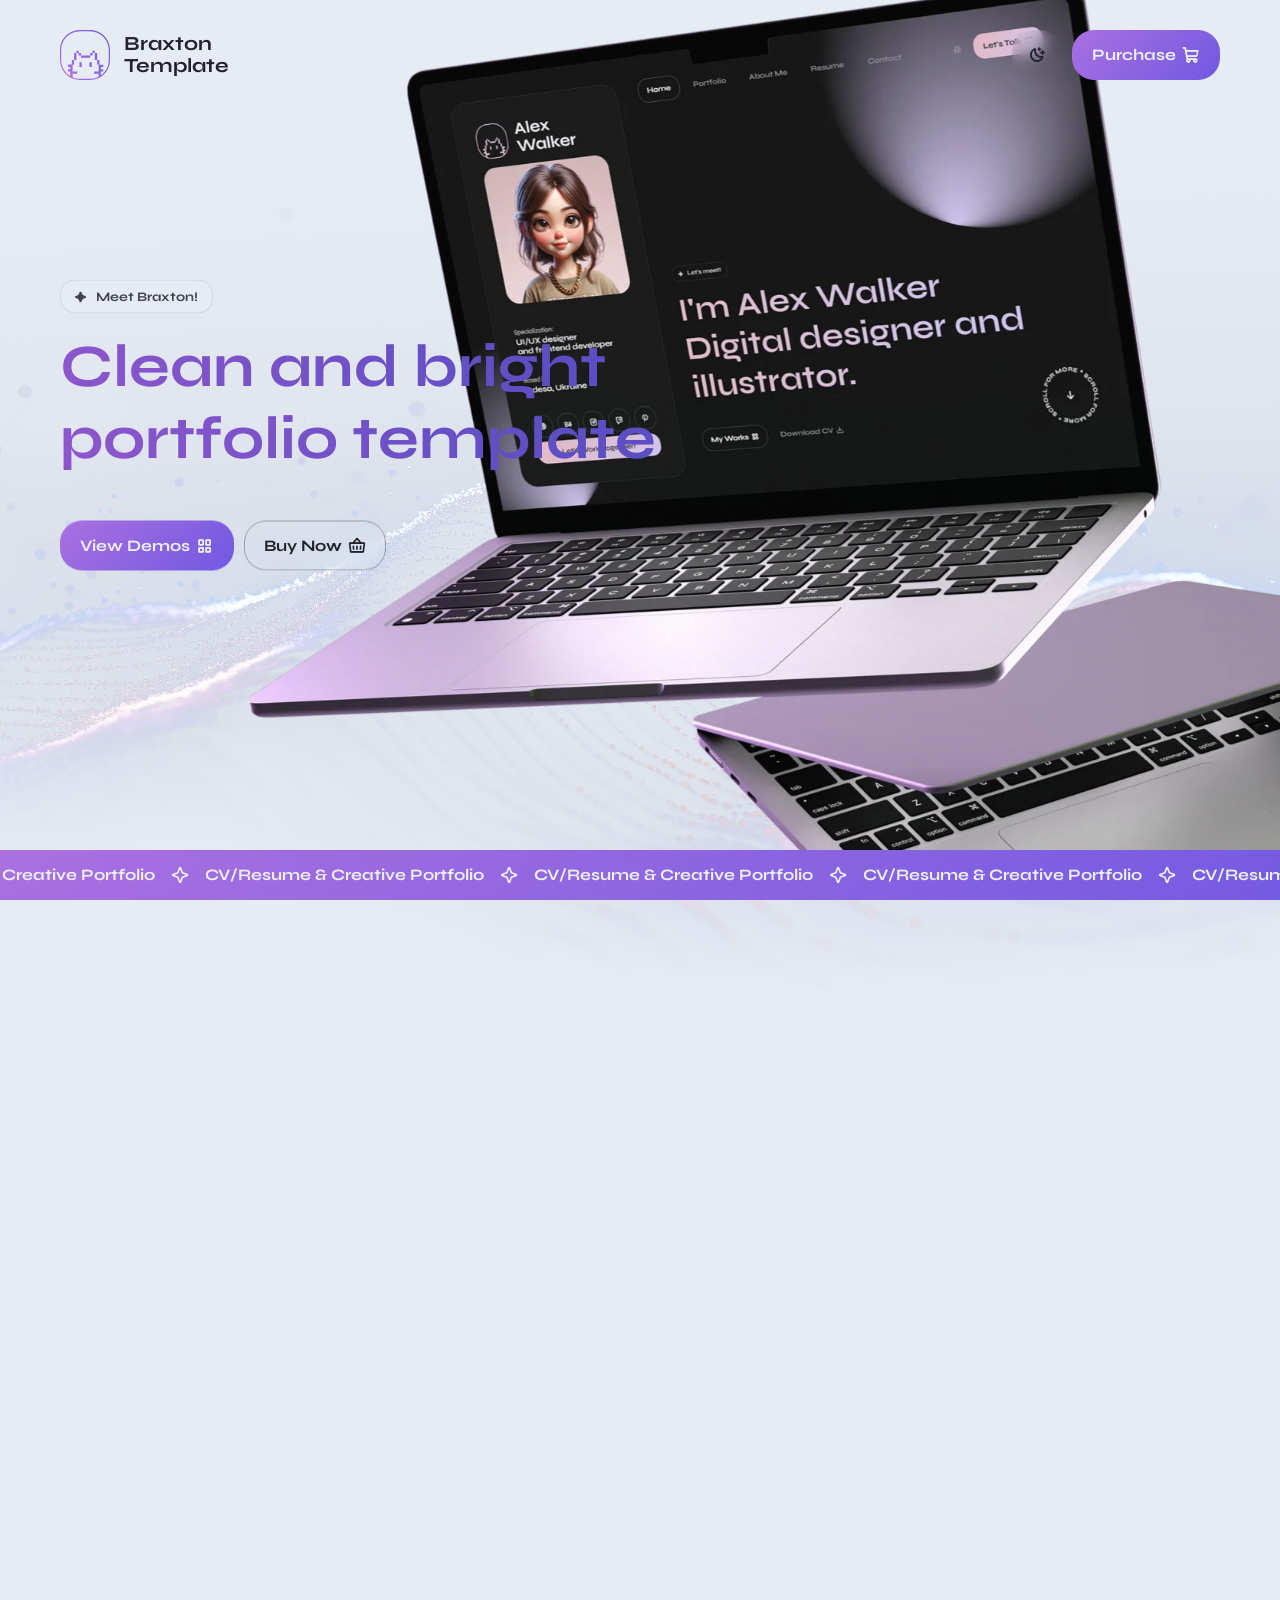
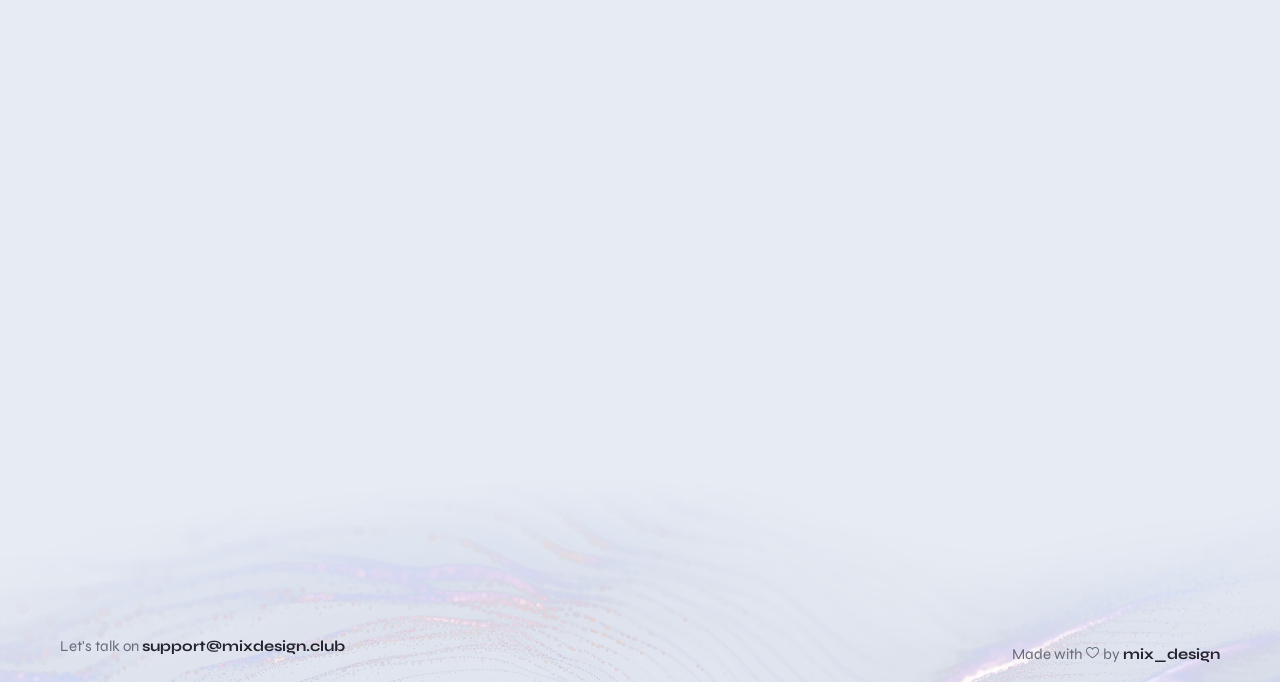
==== index.html @ 3bcf9fc2 "first release" ====
<!DOCTYPE html>
<html lang="en" dir="ltr">

  <head>
    <meta charset="UTF-8">

    <!-- Page Title -->
    <title>Braxton - Personal Portfolio & Resume HTML Template</title>

    <!-- Meta Tags -->
    <meta name="description" content="Show yourself brightly with Braxton - unique and creative portfolio and resume template!">
    <meta name="keywords" content="mix_design, resume, portfolio, personal page, cv, template, one page, responsive, html5, css3, creative, clean">
    <meta name="author" content="mix_design">

    <!-- Viewport Meta-->
    <meta http-equiv="X-UA-Compatible" content="IE=edge">
    <meta name="viewport" content="width=device-width, initial-scale=1, maximum-scale=1">

    <!-- Template Favicon & Icons Start -->
    <link rel="icon" href="img/favicon/favicon.ico" sizes="any">
    <link rel="icon" href="img/favicon/icon.svg" type="image/svg+xml">
    <link rel="apple-touch-icon" href="img/favicon/apple-touch-icon.png">
    <link rel="manifest" href="img/favicon/manifest.webmanifest">
    <!-- Template Favicon & Icons End -->

    <!-- Facebook Metadata Start -->
    <meta property="og:image:height" content="1200">
    <meta property="og:image:width" content="1200">
    <meta property="og:title" content="Braxton - Personal Portfolio & Resume HTML Template">
    <meta property="og:description" content="Show yourself brightly with Braxton - unique and creative portfolio and resume template!">
    <meta property="og:url" content="https://mixdesign.club/themeforest/braxton">
    <meta property="og:image" content="https://mixdesign.club/themeforest/braxton/img/favicon/og-image.jpg">
    <!-- Facebook Metadata End -->

    <!-- Template Styles Start -->
    <link rel="stylesheet" type="text/css" href="css/plugins-demo.css">
    <link rel="stylesheet" type="text/css" href="css/main-demo.css">
    <!-- Template Styles End -->

    <!-- Custom Mobile Browser Color Start -->
    <meta name="theme-color" media="(prefers-color-scheme: light)" content="#dcdce7">
    <meta name="theme-color" media="(prefers-color-scheme: dark)" content="#111111">
    <meta name="msapplication-navbutton-color" content="#111111">
    <meta name="apple-mobile-web-app-capable" content="yes">
    <meta name="apple-mobile-web-app-status-bar-style" content="black-translucent">
    <!-- Custom Mobile Browser Color End -->
  </head>

  <body class="demo">

    <!-- Loader Start -->
    <div id="loaderDemo" class="demo__loader">
      <div id="loaderContent" class="loader__content">
        <div class="loader__shadow"></div>
        <div class="loader__box"></div>
      </div>
    </div>
    <!-- Loader End -->

    <!-- Image Background Layer Start -->
    <div id="imageBackground" class="image-background" data-speed="0.4"></div>
    <!-- Image Background Layer End -->

    <!-- Top Controls (Button and Color Switcher) Start -->
    <div class="demo__controls d-flex">
      <button id="color-switcher" class="color-switcher btn mobile-horizontal btn-square btn-hover btn-hover-transparent" type="button" role="switch" aria-label="light/dark mode" aria-checked="true"></button>
      <a class="btn mobile-horizontal btn-square-mobile btn-hover btn-hover-accent" href="#0" target="_blank"><!-- template link here -->
        <span class="btn-caption">Purchase</span>
        <i class="ph-bold ph-shopping-cart"></i>
      </a>
    </div>
    <!-- Top Controls (Button and Color Switcher) End --> 

    <!-- Demo Content Start -->
    <main class="demo__content">

      <!-- Intro Start -->
      <section class="demo__intro">

        <div class="intro__header">
          <div class="header__container">
            <div class="container-fluid p-0">
              <div class="row g-0">
                <div class="col-12">
                  <div class="header__logo">
                    <a class="d-flex justify-content-start align-items-center" href="#0" target="_blank"><!-- template link here -->
                      <div class="logo__image">
                        <svg xmlns="http://www.w3.org/2000/svg" x="0px" y="0px"
                          width="85px" height="85px" viewBox="0 0 85 85" 
                          style="enable-background:new 0 0 85 85;" xml:space="preserve" class="gradient-fill">
                          <style type="text/css">
                            .gradient-fill {
                              fill: url(#gradientFill);
                            }
                          </style>
                          <g>
                            <linearGradient id="gradientFill" gradientUnits="userSpaceOnUse" x1="9.9604" y1="75.0338" x2="75.0387" y2="9.9555">
                              <stop  offset="0" style="stop-color:var(--accent)"/>
                              <stop  offset="1" style="stop-color:var(--secondary)"/>
                            </linearGradient>
                            <path class="gradient-fill" d="M51,0H34C15.2,0,0,15.2,0,34v17c0,14.3,8.9,26.6,21.4,31.6c0,0,0,0,0,0l0,0C25.3,84.1,29.5,85,34,85h17
                              c6,0,11.7-1.6,16.6-4.3c0.1-0.1,0.2-0.1,0.3-0.2C78.1,74.6,85,63.6,85,51V34C85,15.2,69.8,0,51,0z M83,51c0,10.7-5.3,20.2-13.4,26
                              v-2.5v-3.9h3.9v-3.9h-3.9v-3.9h3.9v-3.9h-3.9H67v-3.9V51h-3.9v3.9v3.9h2.6v3.9v3.9v3.9h-3.9h-3.9v3.9h3.9h3.9v3.9v1
                              C61.3,81.7,56.3,83,51,83H34c-4.5,0-8.7-0.9-12.6-2.6v-2v-3.9h3.9h3.9v-3.9h-3.9h-3.9v-3.9v-3.9v-3.9H24v-3.9V51h-3.9v3.9v3.9h-2.6
                              h-3.9v3.9h3.9v3.9h-3.9v3.9h3.9v3.9v3.9C8.2,72.8,2,62.6,2,51V34C2,16.4,16.4,2,34,2h17c17.6,0,32,14.4,32,32V51z M50.1,54.9H54
                              v3.9v3.9h-3.9v-3.9V54.9z M33.1,54.9H37v3.9v3.9h-3.9v-3.9V54.9z M27.9,51H24v-3.9v-3.9v-3.9h3.9v3.9v3.9V51z M31.8,39.3h-3.9v-3.9
                              h3.9V39.3z M31.8,43.2v-3.9h3.9v3.9H31.8z M63.1,47.1V51h-3.9v-3.9v-3.9v-3.9h3.9v3.9V47.1z M35.7,47.1v-3.9h3.9h3.9h3.9h3.9v3.9
                              h-3.9h-3.9h-3.9H35.7z M59.2,39.3h-3.9v-3.9h3.9V39.3z M55.3,43.2h-3.9v-3.9h3.9V43.2z"/>
                          </g>
                        </svg>
                      </div>
                      <div class="logo__caption">
                        <p>Braxton<br>Template</p>
                      </div>
                    </a>
                  </div>
                </div>
              </div>
            </div>
          </div>
        </div>

        <div class="intro__content">
          <div class="headline">
            <p class="headline__subtitle animate-headline">
              <svg xmlns="http://www.w3.org/2000/svg" x="0px" y="0px" width="13px" height="13px" viewBox="0 0 13 13" fill="currentColor">
                <path fill="currentColor" d="M5.6,12.6c-0.5-0.8-0.7-2.4-1.7-3.5c-1-1-2.7-1.2-3.5-1.7C-0.1,7-0.1,6,0.4,5.6c0.8-0.5,2.3-0.6,3.5-1.8
                  C5,2.8,5.1,1.2,5.6,0.4C6-0.1,7-0.1,7.4,0.4c0.5,0.8,0.7,2.4,1.8,3.5c1.2,1.2,2.6,1.2,3.5,1.7c0.6,0.4,0.6,1.4,0,1.7
                  C11.8,7.9,10.2,8,9.1,9.1c-1,1-1.2,2.7-1.7,3.5C7,13.1,6,13.1,5.6,12.6z"/>
              </svg>
              <span>Meet Braxton!</span>
            </p>
            <h1 class="headline__title animate-headline">Clean and bright portfolio template</h1>
            <div class="headline__btnholder d-flex flex-column flex-sm-row">
              <a class="btn mobile-vertical btn-default btn-hover btn-hover-accent animate-headline" href="#live-preview">
                <span class="btn-caption">View Demos</span>
                <i class="ph-bold ph-squares-four"></i>
              </a>
              <a class="btn mobile-vertical btn-default btn-hover btn-hover-outline animate-headline" href="#0">
                <span class="btn-caption">Buy Now</span>
                <i class="ph-bold ph-basket"></i>
              </a>
            </div>
          </div>
          <div class="promo-image">
            <img src="img/demo/mockup.webp" alt="Helio">
          </div>
        </div>

        <div class="marquee">
          <div class="marquee__inner">
            <div class="marquee__part">
              CV/Resume & Creative Portfolio
              <div class="star">
                <i class="ph-bold ph-star-four"></i>
              </div>
            </div>
            <div class="marquee__part">
              CV/Resume & Creative Portfolio
              <div class="star">
                <i class="ph-bold ph-star-four"></i>
              </div>
            </div>
            <div class="marquee__part">
              CV/Resume & Creative Portfolio
              <div class="star">
                <i class="ph-bold ph-star-four"></i>
              </div>
            </div>
            <div class="marquee__part">
              CV/Resume & Creative Portfolio
              <div class="star">
                <i class="ph-bold ph-star-four"></i>
              </div>
            </div>
            <div class="marquee__part">
              CV/Resume & Creative Portfolio
              <div class="star">
                <i class="ph-bold ph-star-four"></i>
              </div>
            </div>
            <div class="marquee__part">
              CV/Resume & Creative Portfolio
              <div class="star">
                <i class="ph-bold ph-star-four"></i>
              </div>
            </div>
            <div class="marquee__part">
              CV/Resume & Creative Portfolio
              <div class="star">
                <i class="ph-bold ph-star-four"></i>
              </div>
            </div>
            <div class="marquee__part">
              CV/Resume & Creative Portfolio
              <div class="star">
                <i class="ph-bold ph-star-four"></i>
              </div>
            </div>
            <div class="marquee__part">
              CV/Resume & Creative Portfolio
              <div class="star">
                <i class="ph-bold ph-star-four"></i>
              </div>
            </div>
          </div>
        </div>

      </section>
      <!-- Intro End -->

      <!-- Live Preview Links Start -->
      <div id="live-preview" class="demo__preview">
        <div class="preview__content">
          <div class="container-fluid p-0">
            <div class="row g-0 align-items-stretch">
              <!-- card single item -->
              <div class="col-12 col-md-6 card animate-card-2">
                <div class="card__inner">
                  <a href="index-svg.html" class="card__link" target="_blank">
                    <div class="card__image">
                      <div class="image__container image-01">
                        <img src="img/demo/screens/svg-dark.webp" alt="Preview">
                      </div>
                    </div>
                    <div class="card__caption">
                      <span class="btn btn-line btn-transparent slide-right">
                        <span class="btn-caption">SVG Objects</span>
                        <i class="ph-bold ph-arrow-right"></i>
                      </span>
                    </div>
                  </a>
                </div>
              </div>
              <!-- card single item -->
              <div class="col-12 col-md-6 card animate-card-2">
                <div class="card__inner">
                  <a href="index-image.html" class="card__link" target="_blank">
                    <div class="card__image">
                      <div class="image__container image-02">
                        <img src="img/demo/screens/image-dark.webp" alt="Preview">
                      </div>
                    </div>
                    <div class="card__caption">
                      <span class="btn btn-line btn-transparent slide-right">
                        <span class="btn-caption">Parallax Image</span>
                        <i class="ph-bold ph-arrow-right"></i>
                      </span>
                    </div>
                  </a>
                </div>
              </div>
              <!-- card single item -->
              <div class="col-12 col-md-6 card animate-card-2">
                <div class="card__inner">
                  <a href="index-solid-color.html" class="card__link" target="_blank">
                    <div class="card__image">
                      <div class="image__container image-03">
                        <img src="img/demo/screens/solid-color-dark.webp" alt="Preview">
                      </div>
                    </div>
                    <div class="card__caption">
                      <span class="btn btn-line btn-transparent slide-right">
                        <span class="btn-caption">Solid Color</span>
                        <i class="ph-bold ph-arrow-right"></i>
                      </span>
                    </div>
                  </a>
                </div>
              </div>
              <!-- card single item -->
              <div class="col-12 col-md-6 card animate-card-2">
                <div class="card__inner">
                  <a href="index-gradient.html" class="card__link" target="_blank">
                    <div class="card__image">
                      <div class="image__container image-04">
                        <img src="img/demo/screens/gradient-dark.webp" alt="Preview">
                      </div>
                    </div>
                    <div class="card__caption">
                      <span class="btn btn-line btn-transparent slide-right">
                        <span class="btn-caption">Animated Gradients</span>
                        <i class="ph-bold ph-arrow-right"></i>
                      </span>
                    </div>
                  </a>
                </div>
              </div>
            </div>
          </div>
        </div>
      </div>
      <!-- Live Preview Links End -->

    </main>
    <!-- Demo Content End -->

    <!-- Footer Start -->
    <footer class="demo__footer">
      <div class="footer__content">
        <div class="container-fluid p-0">
          <div class="row g-0">

            <div class="col-12">
              <div class="footer__footercta d-flex flex-column">
                <div class="footercta__logo d-flex justify-content-center animate-in-up">
                  <a href="#0" target="_blank">
                    <svg xmlns="http://www.w3.org/2000/svg" x="0px" y="0px"
                      width="85px" height="85px" viewBox="0 0 85 85" 
                      style="enable-background:new 0 0 85 85;" xml:space="preserve" class="gradient-fill">
                      <style type="text/css">
                        .gradient-fill {
                          fill: url(#gradientFillFooter);
                        }
                      </style>
                      <g>
                        <linearGradient id="gradientFillFooter" gradientUnits="userSpaceOnUse" x1="9.9604" y1="75.0338" x2="75.0387" y2="9.9555">
                          <stop  offset="0" style="stop-color:var(--accent)"/>
                          <stop  offset="1" style="stop-color:var(--secondary)"/>
                        </linearGradient>
                        <path class="gradient-fill" d="M51,0H34C15.2,0,0,15.2,0,34v17c0,14.3,8.9,26.6,21.4,31.6c0,0,0,0,0,0l0,0C25.3,84.1,29.5,85,34,85h17
                          c6,0,11.7-1.6,16.6-4.3c0.1-0.1,0.2-0.1,0.3-0.2C78.1,74.6,85,63.6,85,51V34C85,15.2,69.8,0,51,0z M83,51c0,10.7-5.3,20.2-13.4,26
                          v-2.5v-3.9h3.9v-3.9h-3.9v-3.9h3.9v-3.9h-3.9H67v-3.9V51h-3.9v3.9v3.9h2.6v3.9v3.9v3.9h-3.9h-3.9v3.9h3.9h3.9v3.9v1
                          C61.3,81.7,56.3,83,51,83H34c-4.5,0-8.7-0.9-12.6-2.6v-2v-3.9h3.9h3.9v-3.9h-3.9h-3.9v-3.9v-3.9v-3.9H24v-3.9V51h-3.9v3.9v3.9h-2.6
                          h-3.9v3.9h3.9v3.9h-3.9v3.9h3.9v3.9v3.9C8.2,72.8,2,62.6,2,51V34C2,16.4,16.4,2,34,2h17c17.6,0,32,14.4,32,32V51z M50.1,54.9H54
                          v3.9v3.9h-3.9v-3.9V54.9z M33.1,54.9H37v3.9v3.9h-3.9v-3.9V54.9z M27.9,51H24v-3.9v-3.9v-3.9h3.9v3.9v3.9V51z M31.8,39.3h-3.9v-3.9
                          h3.9V39.3z M31.8,43.2v-3.9h3.9v3.9H31.8z M63.1,47.1V51h-3.9v-3.9v-3.9v-3.9h3.9v3.9V47.1z M35.7,47.1v-3.9h3.9h3.9h3.9h3.9v3.9
                          h-3.9h-3.9h-3.9H35.7z M59.2,39.3h-3.9v-3.9h3.9V39.3z M55.3,43.2h-3.9v-3.9h3.9V43.2z"/>
                      </g>
                    </svg>
                  </a>
                </div>
                <div class="footercta__caption d-flex justify-content-center animate-in-up">
                  <p>Show yourself brightly with Braxton - unique and creative portfolio and resume template!</p>
                </div>
                <div class="footercta__cta animate-in-up">
                  <a class="btn btn-default btn-hover btn-hover-accent" href="#0" target="_blank"><!-- template link here -->
                    <span class="btn__caption">Purchase Now</span>
                    <i class="ph-bold ph-shopping-cart"></i>
                  </a>
                </div>
              </div>
            </div>

            <div class="col-12">
              <div class="footer__links d-flex flex-column flex-lg-row justify-content-lg-between">

                <p class="additional-text">Let's talk on
                  <a class="text-link-bold" href="mailto:support@mixdesign.club?subject=Message%20from%20template%20demo">support@mixdesign.club</a>
                </p>

                <p class="additional-text">Made with
                  <i class="ph ph-heart"></i>
                   by
                  <a class="text-link-bold" href="https://1.envato.market/EKA9WD" target="_blank">mix_design</a>
                </p>

              </div>
            </div>

          </div>
        </div>
      </div>
    </footer>
    <!-- Footer End -->

    <!-- To Top Button Start -->
    <a href="#0" id="to-top" class="to-top btn btn-square btn-hover btn-hover-outline">
      <i class="ph-bold ph-arrow-up"></i>
    </a>
    <!-- To Top Button End -->
 
    <!-- Load Scripts Start -->
    <script src="js/demo/libsdemo.min.js"></script>
    <script src="js/demo/demo.js"></script>
    <!-- Load Scripts End -->
    
  </body>

</html>
---- css/main-demo.css ----
/*! ------------------------------------------------
 * Project Name: Name: Braxton - Personal Portfolio & Resume HTML Template
 * Project Description: Show yourself brightly with Braxton - unique and creative portfolio and resume template!
 * Tags: mix_design, resume, portfolio, personal page, cv, template, one page, responsive, html5, css3, creative, clean 
 * Version: 1.0.0
 * Build Date: March 2024
 * Last Update: March 2024
 * This product is available exclusively on Themeforest
 * Author: mix_design
 * Author URI: https://themeforest.net/user/mix_design */
/*! File name: main-demo.css
 * ------------------------------------------------
 *
 * ------------------------------------------------
 * Table of Contents
 * ------------------------------------------------
 *  01. Fonts
 *  02. Loader
 *  03. Basic Styles
 *  04. Animations
 *  05. Elements
 *  06. Blocks
 * ------------------------------------------------
 * Table of Contents End
 * ------------------------------------------------ */
/* ------------------------------------------------*/
/* Fonts Start */
/* ------------------------------------------------*/
/* Syne font */
@import url("https://fonts.googleapis.com/css2?family=Syne:wght@400..800&display=swap");
/* ------------------------------------------------*/
/* Fonts End */
/* ------------------------------------------------*/
/* ------------------------------------------------*/
/* Variables Start */
/* ------------------------------------------------*/
:root {
  --_size: 1.6rem;
  --_font-default: "Syne", sans-serif;
  --_font-accent: "Syne", sans-serif;
  --_radius-s: 1.5rem;
  --_radius-m: 2.2rem;
  --_radius-l: 3rem;
  --_radius-xl: 3.6rem;
  --_animspeed-fast: 0.1s;
  --_animspeed-medium: 0.3s;
  --_animspeed-slow: 0.6s;
  --_animbezier: cubic-bezier(0.23, 0.65, 0.74, 1.09);
  /* light color scheme */
  --base--light: #e6ebf4;
  --base-tint--light: #ebf0f7;
  --base-shade--light: #bdc1c8;
  --accent--light: #aa70e0;
  --secondary--light: #7059e2;
  --secondary-rgba--light: rgba(112,89,226,0.3);
  --stroke-controls--light: #a8b0c1;
  --stroke-controls-neutral--light: rgba(0,0,0,0.3);
  --stroke-elements--light: #d1d5e0;
  --t-bright--light: #22232c;
  --t-medium--light: #424550;
  --t-muted--light: #666a79;
  --t-accent--light: #8f56cc;
  --t-secondary--light: #5d4ec4;
  --t-disabled--light: #717586;
  --t-placeholder--light: #969bb2;
  --base-opp--light: #111111;
  --t-opp-bright--light: #ebf0f7;
  --t-opp-medium--light: #C7C6D3;
  --t-opp-muted--light: #A1A1AF;
  --gradient-one--light: #CEC4EF;
  --gradient-two--light: #f5c5cd;
  --gradient-three--light: #ac8fe3;
  /* dark color scheme */
  --base--dark: #111111;
  --base-tint--dark: #161616;
  --base-shade--dark: #000000;
  --accent--dark: #E4B8BF;
  --secondary--dark: #CEC4EF;
  --secondary-rgba--dark: rgba(206,196,239,0.2);
  --stroke-controls--dark: #4B4B51;
  --stroke-controls-neutral--dark: rgba(255,255,255,0.3);
  --stroke-elements--dark: #303033;
  --t-bright--dark: #e9e9f1;
  --t-medium--dark: #C7C6D3;
  --t-muted--dark: #A1A1AF;
  --t-accent--dark: #E1BAC5;
  --t-secondary--dark: #CEC4EF;
  --t-disabled--dark: #8B8A91;
  --t-placeholder--dark: #58585E;
  --base-opp--dark: #fafafa;
  --t-opp-bright--dark: #121319;
  --t-opp-medium--dark: #626577;
  --t-opp-muted--dark: #717586;
  --gradient-one--dark: #a287d5;
  --gradient-two--dark: #E4B8BF;
  --gradient-three--dark: #8b6bc5;
  /* permanent colors */
  --per-base: #111111;
  --per-base-tint: #212121;
  --per-stroke-controls: rgba(255,255,255,0.4);
  --t-per-bright-light: #ffffff;
  --t-per-medium-light: #f2f2f2;
  --t-per-muted-light: #C7C6D3;
  --t-per-bright-dark: #27293b;
  --t-per-medium-dark: #626577;
  --t-per-muted-dark: #717586;
}
@media only screen and (min-width: 1600px) {
  :root {
    --_radius-s: 1.7rem;
    --_radius-m: 2.6rem;
  }
}

/* defaults */
@media (prefers-color-scheme: light) {
  :root {
    --base: var(--base--light);
    --base-tint: var(--base-tint--light);
    --base-shade: var(--base-shade--light);
    --accent: var(--accent--light);
    --secondary: var(--secondary--light);
    --secondary-rgba: var(--secondary-rgba--light);
    --stroke-controls: var(--stroke-controls--light);
    --stroke-controls-neutral: var(--stroke-controls-neutral--light);
    --stroke-elements: var(--stroke-elements--light);
    --t-bright: var(--t-bright--light);
    --t-medium: var(--t-medium--light);
    --t-muted: var(--t-muted--light);
    --t-accent: var(--t-accent--light);
    --t-secondary: var(--t-secondary--light);
    --t-disabled: var(--t-disabled--light);
    --t-placeholder: var(--t-placeholder--light);
    --base-opp: var(--base-opp--light);
    --t-opp-bright: var(--t-opp-bright--light);
    --t-opp-medium: var(--t-opp-medium--light);
    --t-opp-muted: var(--t-opp-muted--light);
    --gradient-one: var(--gradient-one--light);
    --gradient-two: var(--gradient-two--light);
    --gradient-three: var(--gradient-three--light);
  }
}
@media (prefers-color-scheme: dark) {
  :root {
    --base: var(--base--dark);
    --base-tint: var(--base-tint--dark);
    --base-shade: var(--base-shade--dark);
    --accent: var(--accent--dark);
    --secondary: var(--secondary--dark);
    --secondary-rgba: var(--secondary-rgba--dark);
    --stroke-controls: var(--stroke-controls--dark);
    --stroke-controls-neutral: var(--stroke-controls-neutral--dark);
    --stroke-elements: var(--stroke-elements--dark);
    --t-bright: var(--t-bright--dark);
    --t-medium: var(--t-medium--dark);
    --t-muted: var(--t-muted--dark);
    --t-accent: var(--t-accent--dark);
    --t-secondary: var(--t-secondary--dark);
    --t-disabled: var(--t-disabled--dark);
    --t-placeholder: var(--t-placeholder--dark);
    --base-opp: var(--base-opp--dark);
    --t-opp-bright: var(--t-opp-bright--dark);
    --t-opp-medium: var(--t-opp-medium--dark);
    --t-opp-muted: var(--t-opp-muted--dark);
    --gradient-one: var(--gradient-one--dark);
    --gradient-two: var(--gradient-two--dark);
    --gradient-three: var(--gradient-three--dark);
  }
}
[color-scheme=light] {
  --base: var(--base--light);
  --base-tint: var(--base-tint--light);
  --base-shade: var(--base-shade--light);
  --accent: var(--accent--light);
  --secondary: var(--secondary--light);
  --secondary-rgba: var(--secondary-rgba--light);
  --stroke-controls: var(--stroke-controls--light);
  --stroke-controls-neutral: var(--stroke-controls-neutral--light);
  --stroke-elements: var(--stroke-elements--light);
  --t-bright: var(--t-bright--light);
  --t-medium: var(--t-medium--light);
  --t-muted: var(--t-muted--light);
  --t-accent: var(--t-accent--light);
  --t-secondary: var(--t-secondary--light);
  --t-disabled: var(--t-disabled--light);
  --t-placeholder: var(--t-placeholder--light);
  --base-opp: var(--base-opp--light);
  --t-opp-bright: var(--t-opp-bright--light);
  --t-opp-medium: var(--t-opp-medium--light);
  --t-opp-muted: var(--t-opp-muted--light);
  --gradient-one: var(--gradient-one--light);
  --gradient-two: var(--gradient-two--light);
  --gradient-three: var(--gradient-three--light);
}

[color-scheme=dark] {
  --base: var(--base--dark);
  --base-tint: var(--base-tint--dark);
  --base-shade: var(--base-shade--dark);
  --accent: var(--accent--dark);
  --secondary: var(--secondary--dark);
  --secondary-rgba: var(--secondary-rgba--dark);
  --stroke-controls: var(--stroke-controls--dark);
  --stroke-controls-neutral: var(--stroke-controls-neutral--dark);
  --stroke-elements: var(--stroke-elements--dark);
  --t-bright: var(--t-bright--dark);
  --t-medium: var(--t-medium--dark);
  --t-muted: var(--t-muted--dark);
  --t-accent: var(--t-accent--dark);
  --t-secondary: var(--t-secondary--dark);
  --t-disabled: var(--t-disabled--dark);
  --t-placeholder: var(--t-placeholder--dark);
  --base-opp: var(--base-opp--dark);
  --t-opp-bright: var(--t-opp-bright--dark);
  --t-opp-medium: var(--t-opp-medium--dark);
  --t-opp-muted: var(--t-opp-muted--dark);
  --gradient-one: var(--gradient-one--dark);
  --gradient-two: var(--gradient-two--dark);
  --gradient-three: var(--gradient-three--dark);
}

/* ------------------------------------------------*/
/* Variables End */
/* ------------------------------------------------*/
/* ------------------------------------------------*/
/* Loader Start */
/* ------------------------------------------------*/
.demo__loader {
  position: fixed;
  top: 0;
  right: 0;
  bottom: 0;
  left: 0;
  z-index: 9999;
  background-color: var(--base-tint);
  opacity: 1;
  visibility: visible;
  -webkit-transition: all var(--_animspeed-slow) ease-in-out;
  -moz-transition: all var(--_animspeed-slow) ease-in-out;
  transition: all var(--_animspeed-slow) ease-in-out;
}
.demo__loader.loaded {
  background-color: var(--base);
  opacity: 0;
  visibility: hidden;
}

.loader__content {
  position: absolute;
  left: 50%;
  top: 50%;
  bottom: auto;
  right: auto;
  -webkit-transform: translateX(-50%) translateY(-50%);
     -moz-transform: translateX(-50%) translateY(-50%);
      -ms-transform: translateX(-50%) translateY(-50%);
          transform: translateX(-50%) translateY(-50%);
  width: 40px;
  height: 60px;
  -webkit-transition: opacity var(--_animspeed-medium) ease-in-out;
  -moz-transition: opacity var(--_animspeed-medium) ease-in-out;
  transition: opacity var(--_animspeed-medium) ease-in-out;
  opacity: 1;
}
.loader__content.fade-out {
  opacity: 0;
}

.loader__box {
  width: 40px;
  height: 40px;
  background: var(--accent);
  background: -moz-linear-gradient(315deg, var(--accent) 0%, var(--secondary) 100%);
  background: linear-gradient(135deg, var(--accent) 0%, var(--secondary) 100%);
  -webkit-animation: jump 0.5s linear infinite;
     -moz-animation: jump 0.5s linear infinite;
          animation: jump 0.5s linear infinite;
  -moz-border-radius: 10px;
       border-radius: 10px;
}

@-webkit-keyframes jump {
  17% {
    border-bottom-right-radius: 10px;
  }
  25% {
    -webkit-transform: translateY(9px) rotate(22.5deg);
            transform: translateY(9px) rotate(22.5deg);
  }
  50% {
    -webkit-transform: translateY(18px) scale(1, 0.9) rotate(45deg);
            transform: translateY(18px) scale(1, 0.9) rotate(45deg);
    border-bottom-right-radius: 40px;
  }
  75% {
    -webkit-transform: translateY(9px) rotate(67.5deg);
            transform: translateY(9px) rotate(67.5deg);
  }
  100% {
    -webkit-transform: translateY(0) rotate(90deg);
            transform: translateY(0) rotate(90deg);
  }
}

@-moz-keyframes jump {
  17% {
    -moz-border-radius-bottomright: 10px;
         border-bottom-right-radius: 10px;
  }
  25% {
    -moz-transform: translateY(9px) rotate(22.5deg);
         transform: translateY(9px) rotate(22.5deg);
  }
  50% {
    -moz-transform: translateY(18px) scale(1, 0.9) rotate(45deg);
         transform: translateY(18px) scale(1, 0.9) rotate(45deg);
    -moz-border-radius-bottomright: 40px;
         border-bottom-right-radius: 40px;
  }
  75% {
    -moz-transform: translateY(9px) rotate(67.5deg);
         transform: translateY(9px) rotate(67.5deg);
  }
  100% {
    -moz-transform: translateY(0) rotate(90deg);
         transform: translateY(0) rotate(90deg);
  }
}

@keyframes jump {
  17% {
    -moz-border-radius-bottomright: 10px;
         border-bottom-right-radius: 10px;
  }
  25% {
    -webkit-transform: translateY(9px) rotate(22.5deg);
       -moz-transform: translateY(9px) rotate(22.5deg);
            transform: translateY(9px) rotate(22.5deg);
  }
  50% {
    -webkit-transform: translateY(18px) scale(1, 0.9) rotate(45deg);
       -moz-transform: translateY(18px) scale(1, 0.9) rotate(45deg);
            transform: translateY(18px) scale(1, 0.9) rotate(45deg);
    -moz-border-radius-bottomright: 40px;
         border-bottom-right-radius: 40px;
  }
  75% {
    -webkit-transform: translateY(9px) rotate(67.5deg);
       -moz-transform: translateY(9px) rotate(67.5deg);
            transform: translateY(9px) rotate(67.5deg);
  }
  100% {
    -webkit-transform: translateY(0) rotate(90deg);
       -moz-transform: translateY(0) rotate(90deg);
            transform: translateY(0) rotate(90deg);
  }
}
.loader__shadow {
  width: 40px;
  height: 5px;
  background-color: var(--base-shade);
  position: absolute;
  top: 49px;
  left: 0;
  -moz-border-radius: 50%;
       border-radius: 50%;
  -webkit-animation: shadow 0.5s linear infinite;
     -moz-animation: shadow 0.5s linear infinite;
          animation: shadow 0.5s linear infinite;
}

@-webkit-keyframes shadow {
  50% {
    -webkit-transform: scale(1.2, 1);
            transform: scale(1.2, 1);
  }
}

@-moz-keyframes shadow {
  50% {
    -moz-transform: scale(1.2, 1);
         transform: scale(1.2, 1);
  }
}

@keyframes shadow {
  50% {
    -webkit-transform: scale(1.2, 1);
       -moz-transform: scale(1.2, 1);
            transform: scale(1.2, 1);
  }
}
/* ------------------------------------------------*/
/* Loader End */
/* ------------------------------------------------*/
/* ------------------------------------------------*/
/* Basic Styles Start */
/* ------------------------------------------------*/
:root {
  /* light color scheme */
  --glass-bg--light: rgba(112,89,226,0.08);
  --glass-stroke-top--light: rgba(255,255,255,0.4);
  --glass-stroke-bottom--light: rgba(255,255,255,0.36);
  --glass-filter--light: drop-shadow(0 0 55px rgb(74 38 188 / 0.25));
  --bg-image-one--light: url(../img/demo/screens/svg-light.webp);
  --bg-image-two--light: url(../img/demo/screens/image-light.webp);
  --bg-image-three--light: url(../img/demo/screens/solid-color-light.webp);
  --bg-image-four--light: url(../img/demo/screens/gradient-light.webp);
  /* dark color scheme */
  --glass-bg--dark: rgba(255,255,255,0.02);
  --glass-stroke-top--dark: rgba(255,255,255,0.08);
  --glass-stroke-bottom--dark: rgba(255,255,255,0.05);
  --glass-filter--dark: drop-shadow(0 0 55px rgb(137 102 221 / 0.15));
  --bg-image-one--dark: url(../img/demo/screens/svg-dark.webp);
  --bg-image-two--dark: url(../img/demo/screens/image-dark.webp);
  --bg-image-three--dark: url(../img/demo/screens/solid-color-dark.webp);
  --bg-image-four--dark: url(../img/demo/screens/gradient-dark.webp);
}

@media (prefers-color-scheme: light) {
  :root {
    --glass-bg: var(--glass-bg--light);
    --glass-stroke-top: var(--glass-stroke-top--light);
    --glass-stroke-bottom: var(--glass-stroke-bottom--light);
    --glass-filter: var(--glass-filter--light);
    --bg-image-one: var(--bg-image-one--light);
    --bg-image-two: var(--bg-image-two--light);
    --bg-image-three: var(--bg-image-three--light);
    --bg-image-four: var(--bg-image-four--light);
  }
}
@media (prefers-color-scheme: dark) {
  :root {
    --glass-bg: var(--glass-bg--dark);
    --glass-stroke-top: var(--glass-stroke-top--dark);
    --glass-stroke-bottom: var(--glass-stroke-bottom--dark);
    --glass-filter: var(--glass-filter--dark);
    --bg-image-one: var(--bg-image-one--dark);
    --bg-image-two: var(--bg-image-two--dark);
    --bg-image-three: var(--bg-image-three--dark);
    --bg-image-four: var(--bg-image-four--dark);
  }
}
[color-scheme=light] {
  --glass-bg: var(--glass-bg--light);
  --glass-stroke-top: var(--glass-stroke-top--light);
  --glass-stroke-bottom: var(--glass-stroke-bottom--light);
  --glass-filter: var(--glass-filter--light);
  --bg-image-one: var(--bg-image-one--light);
  --bg-image-two: var(--bg-image-two--light);
  --bg-image-three: var(--bg-image-three--light);
  --bg-image-four: var(--bg-image-four--light);
}

[color-scheme=dark] {
  --glass-bg: var(--glass-bg--dark);
  --glass-stroke-top: var(--glass-stroke-top--dark);
  --glass-stroke-bottom: var(--glass-stroke-bottom--dark);
  --glass-filter: var(--glass-filter--dark);
  --bg-image-one: var(--bg-image-one--dark);
  --bg-image-two: var(--bg-image-two--dark);
  --bg-image-three: var(--bg-image-three--dark);
  --bg-image-four: var(--bg-image-four--dark);
}

*, *::before, *::after {
  -webkit-box-sizing: border-box;
     -moz-box-sizing: border-box;
          box-sizing: border-box;
}

button:active, button:focus {
  outline: none !important;
}

button::-moz-focus-inner {
  border: 0 !important;
}

input::-moz-focus-inner {
  border: 0 !important;
}

a:focus,
button:focus,
input:focus,
textarea:focus {
  -webkit-tap-highlight-color: transparent;
}

input,
textarea,
button,
select,
a {
  -webkit-tap-highlight-color: transparent;
}

::-moz-selection {
  background-color: var(--secondary-rgba);
  color: var(--t-bright);
  text-shadow: none;
}

::selection {
  background-color: var(--secondary-rgba);
  color: var(--t-bright);
  text-shadow: none;
}

::-webkit-scrollbar {
  display: none;
  width: 5px;
  background: var(--base-shade);
}
@media only screen and (min-width: 768px) {
  ::-webkit-scrollbar {
    display: block;
  }
}

::-webkit-scrollbar-track {
  background-color: var(--base-shade);
}

::-webkit-scrollbar-thumb {
  background-color: var(--secondary);
  background: -webkit-gradient(linear, left top, left bottom, from(var(--accent)), to(var(--secondary)));
  background: linear-gradient(to bottom, var(--accent) 0%, var(--secondary) 100%);
  border-radius: 10px;
}

html {
  width: 100%;
  height: 100%;
  font-family: sans-serif;
  font-size: 62.5%;
  -webkit-font-smoothing: antialiased;
  -moz-osx-font-smoothing: grayscale;
}

body {
  position: relative;
  min-width: 360px;
  overflow-x: hidden !important;
  font: normal 400 var(--_size)/1.4 var(--_font-default);
  text-rendering: optimizeLegibility;
  background-color: var(--base);
  color: var(--t-medium);
}

section {
  position: relative;
  min-width: 360px;
}

a {
  text-decoration: none;
  outline: 0;
  -webkit-tap-highlight-color: rgba(0, 0, 0, 0);
  -webkit-transition: all var(--_animspeed-medium) var(--_animbezier);
  -moz-transition: all var(--_animspeed-medium) var(--_animbezier);
  transition: all var(--_animspeed-medium) var(--_animbezier);
}

img {
  display: block;
  width: 100%;
  height: auto;
}

.overflow-hidden {
  overflow: hidden !important;
}

/* ------------------------------------------------*/
/* Basic Styles End */
/* ------------------------------------------------*/
/* ------------------------------------------------*/
/* Animations Start */
/* ------------------------------------------------*/
.image-background {
  position: absolute;
  top: 0;
  left: 0;
  width: 100%;
  height: 110vh;
  overflow: hidden;
  background-position: center center;
  -moz-background-size: cover;
       background-size: cover;
  background-repeat: no-repeat;
  background-image: url(../img/demo/2560x1440-bg.webp);
}

/* ------------------------------------------------*/
/* Animations End */
/* ------------------------------------------------*/
/* ------------------------------------------------*/
/* Elements Start */
/* ------------------------------------------------*/
h1 {
  font: normal 700 3.8rem/1.2 var(--_font-accent);
  color: var(--t-accent);
  background: var(--t-accent);
  background: -webkit-linear-gradient(15deg, var(--t-accent) 0%, var(--t-secondary) 80%);
  -webkit-background-clip: text;
  -webkit-text-fill-color: transparent;
}
@media only screen and (min-width: 768px) {
  h1 {
    font-size: 5rem;
    max-width: 600px;
  }
}
@media only screen and (min-width: 1200px) {
  h1 {
    font-size: 6rem;
  }
}
@media only screen and (min-width: 1600px) {
  h1 {
    font-size: 7rem;
    max-width: 700px;
  }
}

.headline__subtitle {
  display: -webkit-inline-box;
  display: -moz-inline-box;
  display: -ms-inline-flexbox;
  display: inline-flex;
  -webkit-box-align: center;
     -moz-box-align: center;
      -ms-flex-align: center;
          align-items: center;
  height: 3.4rem;
  padding: 0 1.4rem;
  -moz-border-radius: var(--_radius-s);
       border-radius: var(--_radius-s);
  border: 1px solid var(--stroke-elements);
  background-color: var(--base);
  font: normal 700 1.3rem/3.3rem var(--_font-default);
  margin-bottom: 1rem;
}
.headline__subtitle svg,
.headline__subtitle span {
  display: block;
}
.headline__subtitle svg {
  width: 1.1rem;
  height: 1.1rem;
}
.headline__subtitle span {
  padding-top: 0.1rem;
  margin-left: 1rem;
}
@media only screen and (min-width: 768px) {
  .headline__subtitle {
    margin-bottom: 1.4rem;
  }
}
@media only screen and (min-width: 1200px) {
  .headline__subtitle {
    margin-bottom: 1.7rem;
  }
}
@media only screen and (min-width: 1600px) {
  .headline__subtitle {
    margin-bottom: 1.9rem;
  }
}

.headline__btnholder {
  width: 100%;
  margin-top: 4rem;
}
@media only screen and (min-width: 576px) {
  .headline__btnholder {
    width: auto;
  }
}
@media only screen and (min-width: 768px) {
  .headline__btnholder {
    margin-top: 4.6rem;
  }
}
@media only screen and (min-width: 1200px) {
  .headline__btnholder {
    margin-top: 4.6rem;
    padding-bottom: 5rem;
  }
}
@media only screen and (min-width: 1600px) {
  .headline__btnholder {
    margin-top: 5.1rem;
    padding-bottom: 6rem;
  }
}

p {
  font: normal 400 1.8rem/1.4 var(--_font-default);
  font-variant-numeric: lining-nums;
  color: var(--t-medium);
}
p.additional-text {
  font: normal 400 1.5rem/1 var(--_font-default);
  color: var(--t-muted);
}
p.additional-text a {
  font-weight: 700;
  color: var(--t-bright);
}
@media only screen and (min-width: 1600px) {
  p {
    font-size: 2rem;
  }
}

a {
  color: var(--t-bright);
}

.text-link-bold {
  color: inherit;
  color: var(--t-bright);
  text-decoration: none;
  background: -webkit-gradient(linear, left top, right top, from(rgba(0, 0, 0, 0)), to(rgba(0, 0, 0, 0))), -webkit-gradient(linear, left top, right top, from(var(--accent)), to(var(--secondary)));
  background: -moz-linear-gradient(left, rgba(0, 0, 0, 0), rgba(0, 0, 0, 0)), -moz-linear-gradient(left, var(--accent), var(--secondary));
  background: linear-gradient(to right, rgba(0, 0, 0, 0), rgba(0, 0, 0, 0)), linear-gradient(to right, var(--accent), var(--secondary));
  -moz-background-size: 100% 1px, 0 1px;
       background-size: 100% 1px, 0 1px;
  background-position: 100% 100%, 0 100%;
  background-repeat: no-repeat;
  -webkit-transition: background-size 400ms, color 300ms;
  -moz-transition: background-size 400ms, color 300ms, -moz-background-size 400ms;
  transition: background-size 400ms, color 300ms;
  transition: background-size 400ms, color 300ms, -moz-background-size 400ms;
}
.no-touch .text-link-bold:hover {
  color: var(--t-bright);
  -moz-background-size: 0 1px, 100% 1px;
       background-size: 0 1px, 100% 1px;
}

.btn {
  position: relative;
  display: -webkit-inline-box;
  display: -moz-inline-box;
  display: -ms-inline-flexbox;
  display: inline-flex;
  -webkit-box-pack: center;
     -moz-box-pack: center;
      -ms-flex-pack: center;
          justify-content: center;
  -webkit-box-align: center;
     -moz-box-align: center;
      -ms-flex-align: center;
          align-items: center;
  border: none;
  outline: 0;
  padding: 0;
  font: inherit;
  background-color: transparent;
  cursor: pointer;
  text-decoration: none;
  -webkit-user-select: none;
     -moz-user-select: none;
      -ms-user-select: none;
          user-select: none;
}

.mobile-vertical {
  display: -webkit-box;
  display: -moz-box;
  display: -ms-flexbox;
  display: flex;
  width: 100%;
  margin-bottom: 1rem;
}
.mobile-vertical:last-child {
  margin-bottom: 0;
}
@media only screen and (min-width: 576px) {
  .mobile-vertical {
    display: -webkit-inline-box;
    display: -moz-inline-box;
    display: -ms-inline-flexbox;
    display: inline-flex;
    width: auto;
    margin-bottom: 0;
    margin-right: 1rem;
  }
  .mobile-vertical:last-child {
    margin-right: 0;
  }
}

.mobile-horizontal {
  display: -webkit-inline-box;
  display: -moz-inline-box;
  display: -ms-inline-flexbox;
  display: inline-flex;
  width: auto;
  margin-bottom: 0;
  margin-right: 1rem;
}
.mobile-horizontal:last-child {
  margin-right: 0;
}

.btn-hover::before {
  content: "";
  display: block;
  position: absolute;
  top: 0;
  left: 0;
  width: 100%;
  height: 100%;
  -moz-border-radius: var(--_radius-m);
       border-radius: var(--_radius-m);
  -webkit-transform: scale3d(1, 1, 1);
     -moz-transform: scale3d(1, 1, 1);
          transform: scale3d(1, 1, 1);
  will-change: transform;
  -webkit-transition: -webkit-transform 0.3s var(--_animbezier);
  transition: -webkit-transform 0.3s var(--_animbezier);
  -moz-transition: transform 0.3s var(--_animbezier), -moz-transform 0.3s var(--_animbezier);
  transition: transform 0.3s var(--_animbezier);
  transition: transform 0.3s var(--_animbezier), -webkit-transform 0.3s var(--_animbezier), -moz-transform 0.3s var(--_animbezier);
}
.btn-hover i, .btn-hover span {
  display: block;
  line-height: 5rem;
  color: rgba(0, 0, 0, 0);
  overflow: hidden;
  -webkit-transition: 0.3s;
  -moz-transition: 0.3s;
  transition: 0.3s;
}
@media only screen and (min-width: 1200px) {
  .no-touch .btn-hover:hover::before {
    -webkit-transform: scale3d(1.03, 1.03, 1.03);
       -moz-transform: scale3d(1.03, 1.03, 1.03);
            transform: scale3d(1.03, 1.03, 1.03);
  }
}
@media only screen and (min-width: 1600px) {
  .btn-hover i, .btn-hover span {
    line-height: 6rem;
  }
}

.btn-default {
  width: auto;
  height: 5rem;
  padding: 0 2rem;
  -moz-border-radius: var(--_radius-m);
       border-radius: var(--_radius-m);
  font: normal 700 1.6rem/5rem var(--_font-default);
}
.btn-default i, .btn-default span {
  position: relative;
}
.btn-default i {
  font-size: 1.8rem;
  margin-left: 0.6rem;
}
@media only screen and (min-width: 1600px) {
  .btn-default {
    height: 6rem;
    line-height: 6rem;
    padding: 0 2.4rem;
    font-size: 2rem;
  }
  .btn-default i {
    font-size: 2.2rem;
  }
}

.btn-square-mobile {
  width: 5rem;
  height: 5rem;
  -moz-border-radius: var(--_radius-m);
       border-radius: var(--_radius-m);
  font: normal 700 1.6rem/5rem var(--_font-default);
}
.btn-square-mobile i, .btn-square-mobile span {
  position: relative;
}
.btn-square-mobile i {
  display: -webkit-inline-box;
  display: -moz-inline-box;
  display: -ms-inline-flexbox;
  display: inline-flex;
  position: relative;
  font-size: 1.8rem;
  overflow: hidden;
}
.btn-square-mobile span {
  display: none;
}
@media only screen and (min-width: 768px) {
  .btn-square-mobile {
    width: auto;
    padding: 0 2rem;
  }
  .btn-square-mobile span {
    display: -webkit-inline-box;
    display: -moz-inline-box;
    display: -ms-inline-flexbox;
    display: inline-flex;
  }
  .btn-square-mobile i {
    margin-left: 0.6rem;
  }
}
@media only screen and (min-width: 1600px) {
  .btn-square-mobile {
    height: 6rem;
    line-height: 6rem;
    padding: 0 2.4rem;
    font-size: 2rem;
  }
  .btn-square-mobile i {
    font-size: 2.2rem;
  }
}

.btn-square {
  width: 5rem;
  height: 5rem;
  -moz-border-radius: var(--_radius-m);
       border-radius: var(--_radius-m);
}
.btn-square i {
  display: -webkit-inline-box;
  display: -moz-inline-box;
  display: -ms-inline-flexbox;
  display: inline-flex;
  position: relative;
  font-size: 1.8rem;
  overflow: hidden;
}
@media only screen and (min-width: 1600px) {
  .btn-square {
    width: 6rem;
    height: 6rem;
  }
  .btn-square i {
    font-size: 2.2rem;
  }
}

.btn-fullwidth {
  width: 100%;
}

.btn-line {
  -webkit-box-pack: start;
     -moz-box-pack: start;
      -ms-flex-pack: start;
          justify-content: start;
  font: normal 700 1.6rem/1 var(--_font-default);
}
.btn-line i, .btn-line span {
  position: relative;
}
.btn-line i {
  display: -webkit-inline-box;
  display: -moz-inline-box;
  display: -ms-inline-flexbox;
  display: inline-flex;
  font-size: 1.8rem;
  margin-left: 0.6rem;
  overflow: hidden;
}
@media only screen and (min-width: 1600px) {
  .btn-line {
    font-size: 1.8rem;
  }
  .btn-line i {
    font-size: 2rem;
  }
}

.btn-hover-accent::before {
  background: var(--accent);
  background: -moz-linear-gradient(315deg, var(--accent) 0%, var(--secondary) 100%);
  background: linear-gradient(135deg, var(--accent) 0%, var(--secondary) 100%);
}
.btn-hover-accent i, .btn-hover-accent span {
  text-shadow: 0 0 var(--t-opp-bright), 0 5rem var(--t-opp-bright);
}
@media only screen and (min-width: 1200px) {
  .no-touch .btn-hover-accent:hover i, .no-touch .btn-hover-accent:hover span {
    text-shadow: 0 -5rem var(--t-opp-bright), 0 0 var(--t-opp-bright);
  }
}
@media only screen and (min-width: 1600px) {
  .btn-hover-accent i, .btn-hover-accent span {
    text-shadow: 0 0 var(--t-opp-bright), 0 6rem var(--t-opp-bright);
  }
  .no-touch .btn-hover-accent:hover i, .no-touch .btn-hover-accent:hover span {
    text-shadow: 0 -6rem var(--t-opp-bright), 0 0 var(--t-opp-bright);
  }
}

.btn-accent {
  background: var(--accent);
  background: -moz-linear-gradient(315deg, var(--accent) 0%, var(--secondary) 100%);
  background: linear-gradient(135deg, var(--accent) 0%, var(--secondary) 100%);
  color: var(--t-opp-bright);
}

.btn-hover-accent-mobile::before {
  background: var(--accent);
  background: -moz-linear-gradient(315deg, var(--accent) 0%, var(--secondary) 100%);
  background: linear-gradient(135deg, var(--accent) 0%, var(--secondary) 100%);
}
.btn-hover-accent-mobile i, .btn-hover-accent-mobile span {
  color: var(--t-opp-bright);
}
@media only screen and (min-width: 992px) {
  .btn-hover-accent-mobile::before {
    background: var(--base);
    border: 1px solid var(--stroke-controls);
  }
  .btn-hover-accent-mobile i, .btn-hover-accent-mobile span {
    color: var(--t-bright);
  }
}
@media only screen and (min-width: 1200px) {
  .btn-hover-accent-mobile i, .btn-hover-accent-mobile span {
    color: rgba(0, 0, 0, 0);
    text-shadow: 0 0 var(--t-bright), 0 5rem var(--t-bright);
  }
  .no-touch .btn-hover-accent-mobile:hover i, .no-touch .btn-hover-accent-mobile:hover span {
    text-shadow: 0 -5rem var(--t-bright), 0 0 var(--t-bright);
  }
}
@media only screen and (min-width: 1600px) {
  .btn-hover-accent-mobile i, .btn-hover-accent-mobile span {
    text-shadow: 0 0 var(--t-bright), 0 6rem var(--t-bright);
  }
  .no-touch .btn-hover-accent-mobile:hover i, .no-touch .btn-hover-accent-mobile:hover span {
    text-shadow: 0 -6rem var(--t-bright), 0 0 var(--t-bright);
  }
}

.btn-accent-mobile {
  background: var(--accent);
  background: -moz-linear-gradient(315deg, var(--accent) 0%, var(--secondary) 100%);
  background: linear-gradient(135deg, var(--accent) 0%, var(--secondary) 100%);
  color: var(--t-opp-bright);
}
@media only screen and (min-width: 992px) {
  .btn-accent-mobile {
    background: var(--base);
    border: 1px solid var(--stroke-controls);
    color: var(--t-bright);
  }
}

.btn-hover-outline::before {
  background-color: transparent;
  -webkit-backdrop-filter: blur(8px);
          backdrop-filter: blur(8px);
  border: 1px solid var(--stroke-controls-neutral);
}
.btn-hover-outline i, .btn-hover-outline span {
  text-shadow: 0 0 var(--t-bright), 0 5rem var(--t-bright);
}
@media only screen and (min-width: 1200px) {
  .no-touch .btn-hover-outline:hover i, .no-touch .btn-hover-outline:hover span {
    text-shadow: 0 -5rem var(--t-bright), 0 0 var(--t-bright);
  }
}
@media only screen and (min-width: 1600px) {
  .btn-hover-outline i, .btn-hover-outline span {
    text-shadow: 0 0 var(--t-bright), 0 6rem var(--t-bright);
  }
  .no-touch .btn-hover-outline:hover i, .no-touch .btn-hover-outline:hover span {
    text-shadow: 0 -6rem var(--t-bright), 0 0 var(--t-bright);
  }
}

.btn-outline {
  background-color: transparent;
  border: 1px solid var(--stroke-controls);
  color: var(--t-bright);
}

.btn-hover-outline-mobile::before {
  background-color: transparent;
  border: 1px solid var(--stroke-controls);
}
.btn-hover-outline-mobile i, .btn-hover-outline-mobile span {
  color: var(--t-bright);
}
@media only screen and (min-width: 992px) {
  .btn-hover-outline-mobile::before {
    background-color: transparent;
    border: none;
  }
  .btn-hover-outline-mobile i, .btn-hover-outline-mobile span {
    color: var(--t-disabled);
  }
}
@media only screen and (min-width: 1200px) {
  .btn-hover-outline-mobile i, .btn-hover-outline-mobile span {
    color: rgba(0, 0, 0, 0);
    text-shadow: 0 0 var(--t-disabled), 0 5rem var(--t-disabled);
  }
  .no-touch .btn-hover-outline-mobile:hover i, .no-touch .btn-hover-outline-mobile:hover span {
    text-shadow: 0 -5rem var(--t-bright), 0 0 var(--t-bright);
  }
}
@media only screen and (min-width: 1600px) {
  .btn-hover-outline-mobile i, .btn-hover-outline-mobile span {
    text-shadow: 0 0 var(--t-disabled), 0 6rem var(--t-disabled);
  }
  .no-touch .btn-hover-outline-mobile:hover i, .no-touch .btn-hover-outline-mobile:hover span {
    text-shadow: 0 -6rem var(--t-bright), 0 0 var(--t-bright);
  }
}

.btn-outline-mobile {
  background-color: transparent;
  border: 1px solid var(--stroke-controls);
  color: var(--t-bright);
}
@media only screen and (min-width: 992px) {
  .btn-outline-mobile {
    background-color: transparent;
    border: none;
    color: var(--t-disabled);
  }
}

.btn-hover-transparent::before {
  background-color: transparent;
  -webkit-backdrop-filter: blur(8px);
          backdrop-filter: blur(8px);
}
.btn-hover-transparent i, .btn-hover-transparent span {
  text-shadow: 0 0 var(--t-bright), 0 5rem var(--t-disabled);
}
@media only screen and (min-width: 1200px) {
  .no-touch .btn-hover-transparent:hover i, .no-touch .btn-hover-transparent:hover span {
    text-shadow: 0 -5rem var(--t-bright), 0 0 var(--t-disabled);
  }
}
@media only screen and (min-width: 1600px) {
  .btn-hover-transparent i, .btn-hover-transparent span {
    text-shadow: 0 0 var(--t-bright), 0 6rem var(--t-disabled);
  }
  .no-touch .btn-hover-transparent:hover i, .no-touch .btn-hover-transparent:hover span {
    text-shadow: 0 -6rem var(--t-bright), 0 0 var(--t-bright);
  }
}

.btn-transparent {
  background-color: transparent;
  color: var(--t-bright);
}

.slide-right:hover i::before {
  -webkit-animation: 0.4s ease-in-out 0s 1 both slideRight;
     -moz-animation: 0.4s ease-in-out 0s 1 both slideRight;
          animation: 0.4s ease-in-out 0s 1 both slideRight;
}

@-webkit-keyframes slideRight {
  0% {
    -webkit-transform: translateX(0);
            transform: translateX(0);
  }
  50% {
    -webkit-transform: translateX(100%);
            transform: translateX(100%);
  }
  51% {
    opacity: 0;
  }
  52% {
    -webkit-transform: translateX(-100%);
            transform: translateX(-100%);
    opacity: 0;
  }
  53% {
    opacity: 1;
  }
  100% {
    -webkit-transform: translateX(0);
            transform: translateX(0);
  }
}

@-moz-keyframes slideRight {
  0% {
    -moz-transform: translateX(0);
         transform: translateX(0);
  }
  50% {
    -moz-transform: translateX(100%);
         transform: translateX(100%);
  }
  51% {
    opacity: 0;
  }
  52% {
    -moz-transform: translateX(-100%);
         transform: translateX(-100%);
    opacity: 0;
  }
  53% {
    opacity: 1;
  }
  100% {
    -moz-transform: translateX(0);
         transform: translateX(0);
  }
}

@keyframes slideRight {
  0% {
    -webkit-transform: translateX(0);
       -moz-transform: translateX(0);
            transform: translateX(0);
  }
  50% {
    -webkit-transform: translateX(100%);
       -moz-transform: translateX(100%);
            transform: translateX(100%);
  }
  51% {
    opacity: 0;
  }
  52% {
    -webkit-transform: translateX(-100%);
       -moz-transform: translateX(-100%);
            transform: translateX(-100%);
    opacity: 0;
  }
  53% {
    opacity: 1;
  }
  100% {
    -webkit-transform: translateX(0);
       -moz-transform: translateX(0);
            transform: translateX(0);
  }
}
/* ------------------------------------------------*/
/* Elements End */
/* ------------------------------------------------*/
/* ------------------------------------------------*/
/* Blocks Start */
/* ------------------------------------------------*/
.demo__content {
  position: relative;
  width: 100%;
  min-width: 360px;
}

.demo__controls {
  position: fixed;
  top: 1.5rem;
  right: 1.5rem;
  z-index: 5;
}
@media only screen and (min-width: 768px) {
  .demo__controls {
    top: 3rem;
    right: 6rem;
  }
}
@media only screen and (min-width: 1200px) {
  .demo__controls {
    right: 6rem;
  }
}
@media only screen and (min-width: 1400px) {
  .demo__controls {
    top: 5rem;
    right: 8rem;
  }
}
@media only screen and (min-width: 1600px) {
  .demo__controls {
    right: 10rem;
  }
}

.demo__intro {
  position: relative;
  width: 100%;
  min-width: 360px;
  overflow: hidden;
}
@media only screen and (min-width: 1200px) {
  .demo__intro {
    height: 100vh;
  }
}

.intro__header {
  position: relative;
  padding: 1.5rem 0;
}
@media only screen and (min-width: 768px) {
  .intro__header {
    padding: 3rem 0;
  }
}
@media only screen and (min-width: 1400px) {
  .intro__header {
    padding: 5rem 0;
  }
}

.header__container {
  padding: 0 1.5rem;
}
@media only screen and (min-width: 768px) {
  .header__container {
    padding: 0 6rem;
  }
}
@media only screen and (min-width: 1200px) {
  .header__container {
    padding: 0 6rem;
  }
}
@media only screen and (min-width: 1400px) {
  .header__container {
    padding: 0 8rem;
  }
}
@media only screen and (min-width: 1600px) {
  .header__container {
    padding: 0 10rem;
  }
}

.header__logo {
  position: relative;
  height: 50px;
}

.logo__image {
  width: 5rem;
  height: 5rem;
}
.logo__image svg {
  width: 100%;
  height: auto;
}
@media only screen and (min-width: 1600px) {
  .logo__image {
    width: 60px;
    height: 60px;
  }
}

.logo__caption {
  padding-left: 1.4rem;
}
.logo__caption p {
  font: normal 700 2rem/1.1 var(--_font-accent);
  color: var(--t-bright);
}
@media only screen and (min-width: 1600px) {
  .logo__caption p {
    font-size: 2.4rem;
  }
}

.intro__content {
  position: relative;
  padding-top: 8.5rem;
}
@media only screen and (min-width: 768px) {
  .intro__content {
    padding-top: 9rem;
  }
}
@media only screen and (min-width: 1200px) {
  .intro__content {
    position: absolute;
    top: 0;
    left: 0;
    width: 100%;
    height: 100%;
    padding-top: 0;
  }
}
@media only screen and (min-width: 1600px) {
  .intro__content {
    padding: 0 8rem;
  }
}

.promo-image {
  position: relative;
}
@media only screen and (min-width: 1200px) {
  .promo-image {
    position: absolute;
    top: 0;
    left: 0;
    width: 100%;
    height: 100%;
    z-index: 1;
  }
  .promo-image img {
    position: absolute;
    top: -20px;
    right: -160px;
    width: auto;
    height: -moz-calc(100% + 20px);
    height: calc(100% + 20px);
  }
}
@media only screen and (min-width: 1400px) {
  .promo-image img {
    right: -320px;
  }
}
@media only screen and (min-width: 1600px) {
  .promo-image img {
    right: -160px;
  }
}

.headline {
  position: relative;
  padding: 0 1.5rem;
  margin-bottom: 10rem;
}
@media only screen and (min-width: 768px) {
  .headline {
    padding: 0 6rem;
    margin-bottom: 12rem;
  }
}
@media only screen and (min-width: 1200px) {
  .headline {
    position: absolute;
    left: 0;
    top: 50%;
    bottom: auto;
    -webkit-transform: translateY(-50%);
       -moz-transform: translateY(-50%);
        -ms-transform: translateY(-50%);
            transform: translateY(-50%);
    margin-bottom: 0;
    z-index: 2;
  }
}
@media only screen and (min-width: 1400px) {
  .headline {
    padding: 0 8rem;
  }
}
@media only screen and (min-width: 1600px) {
  .headline {
    padding: 0 10rem;
  }
}

.marquee {
  position: relative;
  height: 5rem;
  line-height: 5rem;
  background-color: #0f0f0f;
  background: var(--accent);
  background: -moz-linear-gradient(315deg, var(--accent) 0%, var(--secondary) 100%);
  background: linear-gradient(135deg, var(--accent) 0%, var(--secondary) 100%);
  color: var(--t-opp-bright);
  font-weight: 700;
  font-size: 1.6rem;
  overflow: hidden;
  z-index: 2;
}
@media only screen and (min-width: 1200px) {
  .marquee {
    position: absolute;
    bottom: 0;
    left: 0;
  }
}
@media only screen and (min-width: 1600px) {
  .marquee {
    height: 6rem;
    line-height: 6rem;
    font-size: 2rem;
  }
}

.marquee__inner {
  display: -webkit-box;
  display: -moz-box;
  display: -ms-flexbox;
  display: flex;
  width: -webkit-fit-content;
  width: -moz-fit-content;
  width: fit-content;
  -webkit-box-flex: 1;
     -moz-box-flex: 1;
      -ms-flex: auto;
          flex: auto;
  -webkit-box-orient: horizontal;
  -webkit-box-direction: normal;
     -moz-box-orient: horizontal;
     -moz-box-direction: normal;
      -ms-flex-direction: row;
          flex-direction: row;
}

.marquee__part {
  display: -webkit-box;
  display: -moz-box;
  display: -ms-flexbox;
  display: flex;
  -webkit-box-align: center;
     -moz-box-align: center;
      -ms-flex-align: center;
          align-items: center;
  -ms-flex-negative: 0;
      flex-shrink: 0;
}

.star {
  display: -webkit-box;
  display: -moz-box;
  display: -ms-flexbox;
  display: flex;
  -webkit-box-pack: center;
     -moz-box-pack: center;
      -ms-flex-pack: center;
          justify-content: center;
  -webkit-box-align: center;
     -moz-box-align: center;
      -ms-flex-align: center;
          align-items: center;
  width: 18px;
  height: 18px;
  margin: 0 1em;
  -webkit-transform: rotate(90deg);
     -moz-transform: rotate(90deg);
      -ms-transform: rotate(90deg);
          transform: rotate(90deg);
  -webkit-transition: all 1s cubic-bezier(0.075, 0.82, 0.165, 1);
  -moz-transition: all 1s cubic-bezier(0.075, 0.82, 0.165, 1);
  transition: all 1s cubic-bezier(0.075, 0.82, 0.165, 1);
}
.star i {
  display: -webkit-inline-box;
  display: -moz-inline-box;
  display: -ms-inline-flexbox;
  display: inline-flex;
  position: relative;
  font-size: 1.8rem;
}
.star.active {
  -webkit-transform: rotate(-90deg);
     -moz-transform: rotate(-90deg);
      -ms-transform: rotate(-90deg);
          transform: rotate(-90deg);
  -webkit-transition: all 1s cubic-bezier(0.075, 0.82, 0.165, 1);
  -moz-transition: all 1s cubic-bezier(0.075, 0.82, 0.165, 1);
  transition: all 1s cubic-bezier(0.075, 0.82, 0.165, 1);
}
@media only screen and (min-width: 1600px) {
  .star {
    width: 22px;
    height: 22px;
  }
  .star i {
    font-size: 2.2rem;
  }
}

.demo__preview {
  position: relative;
  padding: 7rem 0 10rem 0;
}
@media only screen and (min-width: 768px) {
  .demo__preview {
    padding: 9rem 0 12rem 0;
  }
}
@media only screen and (min-width: 1400px) {
  .demo__preview {
    padding: 10rem 0 15rem 0;
  }
}

.preview__content {
  position: relative;
  padding: 0;
}
@media only screen and (min-width: 768px) {
  .preview__content {
    padding: 0 4.5rem;
  }
}
@media only screen and (min-width: 1400px) {
  .preview__content {
    padding: 0 5.5rem;
  }
}
@media only screen and (min-width: 1600px) {
  .preview__content {
    padding: 0 7.5rem;
  }
}

.card {
  padding: 0 1.5rem;
  margin-top: 3rem;
}
@media only screen and (min-width: 1400px) {
  .card {
    padding: 0 2.5rem;
    margin-top: 5rem;
  }
}

.card__inner {
  display: block;
  position: relative;
}

.card__link {
  display: block;
  padding: 1.5rem;
  background-color: var(--glass-bg);
  border-top: 1px solid var(--glass-stroke-top);
  border-bottom: 1px solid var(--glass-stroke-bottom);
  -webkit-backdrop-filter: blur(8px);
          backdrop-filter: blur(8px);
  -moz-border-radius: 2rem;
       border-radius: 2rem;
  -webkit-transform: translateY(0);
     -moz-transform: translateY(0);
      -ms-transform: translateY(0);
          transform: translateY(0);
  -webkit-transition: all 0.3s ease-in-out;
  -moz-transition: all 0.3s ease-in-out;
  transition: all 0.3s ease-in-out;
}
.no-touch .card__link:hover {
  -webkit-transform: translateY(-0.4rem);
     -moz-transform: translateY(-0.4rem);
      -ms-transform: translateY(-0.4rem);
          transform: translateY(-0.4rem);
  -webkit-filter: var(--glass-filter);
          filter: var(--glass-filter);
}
@media only screen and (min-width: 992px) {
  .card__link {
    padding: 2rem;
    -moz-border-radius: var(--_radius-xl);
         border-radius: var(--_radius-xl);
  }
}

.card__image {
  position: relative;
}

.image__container {
  -moz-border-radius: 1.4rem;
       border-radius: 1.4rem;
  overflow: hidden;
  background-repeat: no-repeat;
  -moz-background-size: cover;
       background-size: cover;
}
.image__container.image-01 {
  background-image: var(--bg-image-one);
}
.image__container.image-02 {
  background-image: var(--bg-image-two);
}
.image__container.image-03 {
  background-image: var(--bg-image-three);
}
.image__container.image-04 {
  background-image: var(--bg-image-four);
}
@media only screen and (min-width: 992px) {
  .image__container {
    -moz-border-radius: 2.6rem;
         border-radius: 2.6rem;
  }
}
.image__container img {
  opacity: 0;
  visibility: hidden;
}

.card__caption {
  padding: 1.6rem 0 0.2rem 0;
  text-align: center;
}
@media only screen and (min-width: 992px) {
  .card__caption {
    padding: 2.2rem 0 0.2rem 0;
  }
}
@media only screen and (min-width: 1600px) {
  .card__caption {
    padding: 2.6rem 0 0.6rem 0;
  }
}

.demo__footer {
  background-color: var(--base);
  background-repeat: no-repeat;
  background-position-x: center;
  background-position-y: bottom;
  -moz-background-size: 250%;
       background-size: 250%;
  background-image: url(../img/demo/2560x1440-bg-footer.webp);
}
@media only screen and (min-width: 768px) {
  .demo__footer {
    -moz-background-size: 150%;
         background-size: 150%;
  }
}
@media only screen and (min-width: 1200px) {
  .demo__footer {
    -moz-background-size: 100%;
         background-size: 100%;
  }
}

.footer__content {
  position: relative;
  padding: 0 1.5rem;
  text-align: center;
}
@media only screen and (min-width: 768px) {
  .footer__content {
    padding: 0 6rem;
  }
}
@media only screen and (min-width: 1400px) {
  .footer__content {
    padding: 0 8rem;
  }
}
@media only screen and (min-width: 1600px) {
  .footer__content {
    padding: 0 10rem;
  }
}

.footer__footercta {
  padding: 0 0 10rem 0;
}
@media only screen and (min-width: 768px) {
  .footer__footercta {
    padding: 0 0 12rem 0;
  }
}
@media only screen and (min-width: 1400px) {
  .footer__footercta {
    padding: 0 0 15rem 0;
  }
}

.footercta__logo {
  margin-bottom: 2rem;
}
.footercta__logo a {
  display: -webkit-inline-box;
  display: -moz-inline-box;
  display: -ms-inline-flexbox;
  display: inline-flex;
}
.footercta__logo img,
.footercta__logo svg {
  width: auto;
  height: auto;
  margin: 0 auto;
}

.footercta__caption {
  margin-bottom: 2rem;
}
.footercta__caption p {
  max-width: 50rem;
}

.footer__links {
  padding-bottom: 1.5rem;
}
.footer__links p:last-of-type {
  margin-top: 0.6rem;
}
@media only screen and (min-width: 992px) {
  .footer__links {
    position: absolute;
    bottom: 0;
    left: 0;
    width: 100%;
    padding: 0 6rem 2rem 6rem;
  }
}
@media only screen and (min-width: 1400px) {
  .footer__links {
    padding: 0 8rem 2rem 8rem;
  }
}
@media only screen and (min-width: 1600px) {
  .footer__links {
    padding: 0 10rem 2rem 10rem;
  }
}

.to-top {
  position: fixed;
  right: 1.5rem;
  bottom: 6.5rem;
  z-index: 3;
  opacity: 0;
  visibility: hidden;
  -webkit-transition: opacity 0.3s 0s, visibility 0s 0.3s;
  -moz-transition: opacity 0.3s 0s, visibility 0s 0.3s;
  transition: opacity 0.3s 0s, visibility 0s 0.3s;
}
.to-top i {
  font-size: 1.6rem;
}
.to-top.is-visible, .to-top.fade-out {
  -webkit-transition: opacity 0.3s 0s, visibility 0s 0s;
  -moz-transition: opacity 0.3s 0s, visibility 0s 0s;
  transition: opacity 0.3s 0s, visibility 0s 0s;
}
.to-top.is-visible {
  visibility: visible;
  opacity: 1;
}
.to-top.fade-out {
  opacity: 1;
}
@media only screen and (min-width: 768px) {
  .to-top {
    position: fixed;
    right: 6rem;
    bottom: 1.5rem;
  }
}
@media only screen and (min-width: 992px) {
  .to-top {
    position: fixed;
    right: 6rem;
    bottom: 4.5rem;
  }
}
@media only screen and (min-width: 1200px) {
  .to-top {
    position: fixed;
    right: 6rem;
    bottom: 4.5rem;
  }
  .no-touch .to-top:hover {
    opacity: 1;
  }
}
@media only screen and (min-width: 1400px) {
  .to-top {
    position: fixed;
    right: 8rem;
    bottom: 4.5rem;
  }
}
@media only screen and (min-width: 1600px) {
  .to-top {
    position: fixed;
    right: 10rem;
    bottom: 4.5rem;
    width: 5rem;
    height: 5rem;
  }
  .to-top:before {
    -moz-border-radius: 2.2rem;
         border-radius: 2.2rem;
  }
  .to-top i {
    font-size: 1.6rem;
  }
  .to-top i, .to-top span {
    line-height: 5rem;
  }
}

/* ------------------------------------------------*/
/* Blocks End */
/* ------------------------------------------------*/
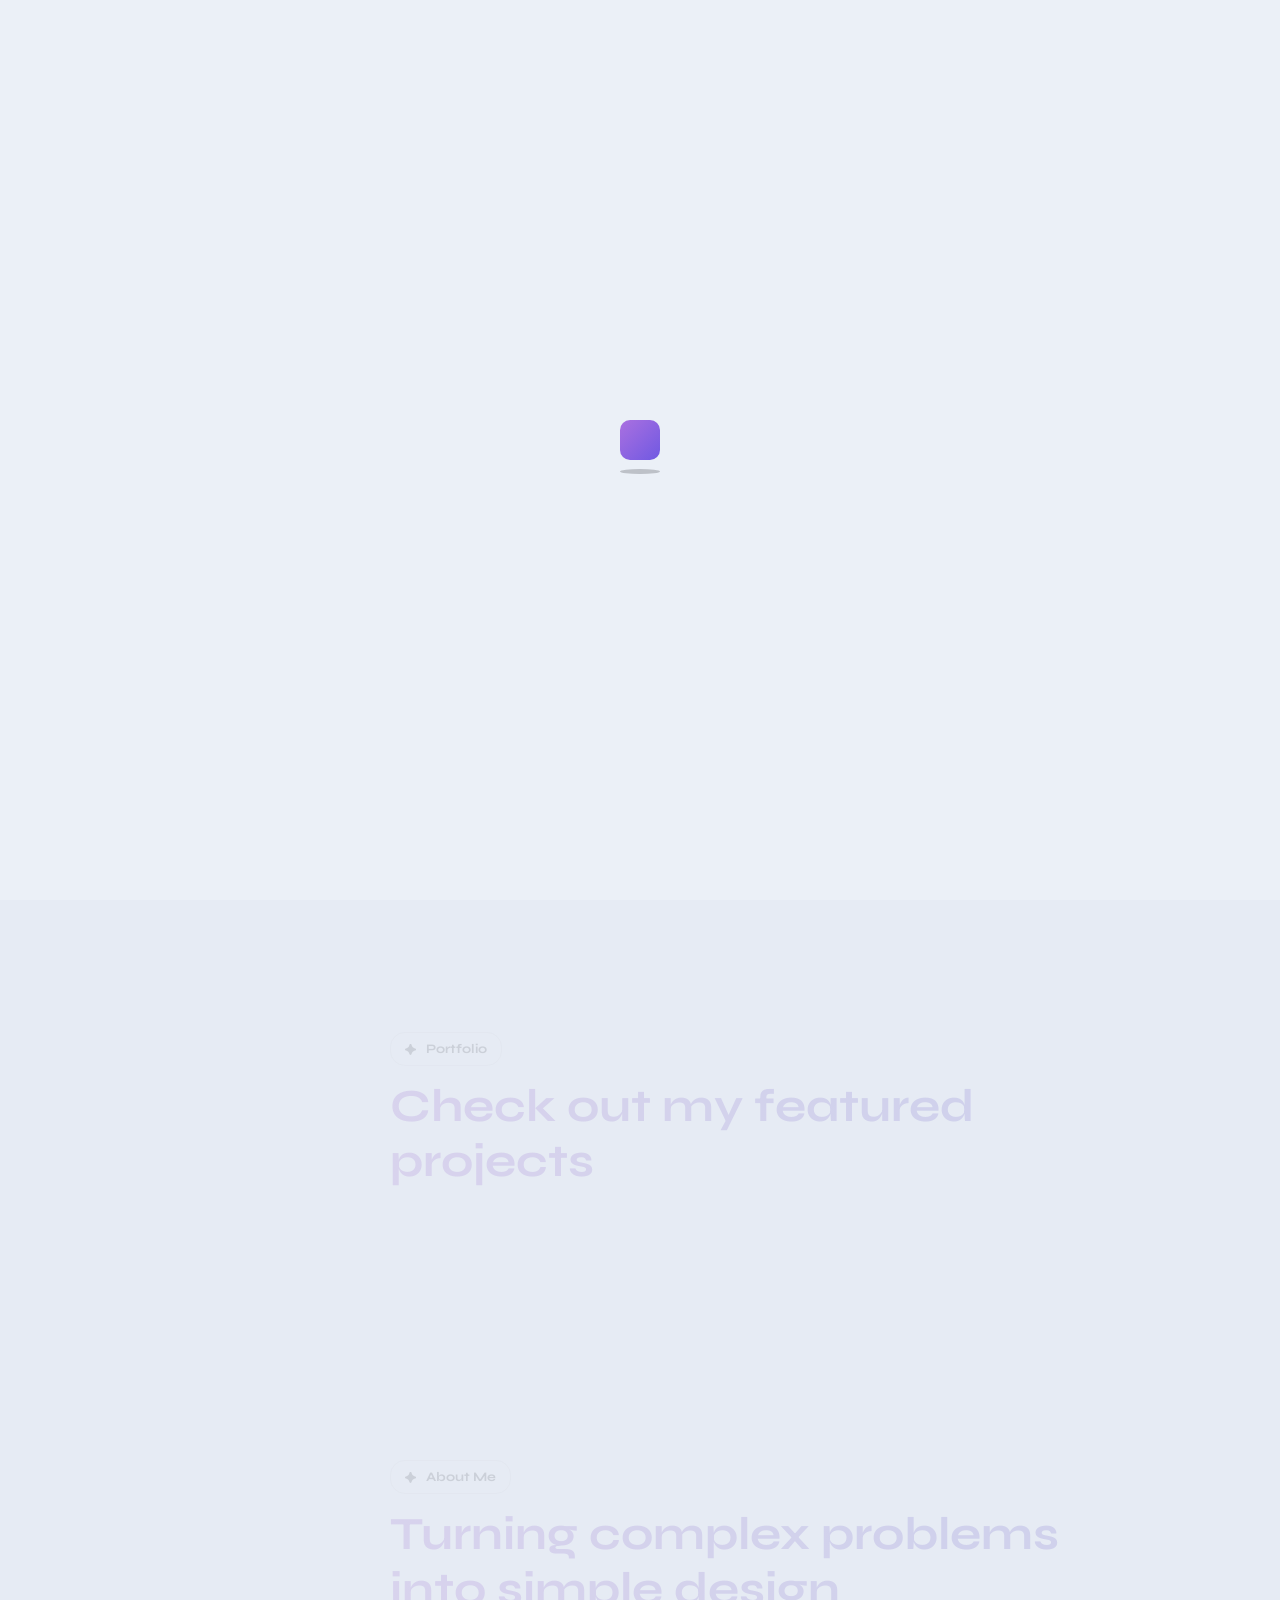
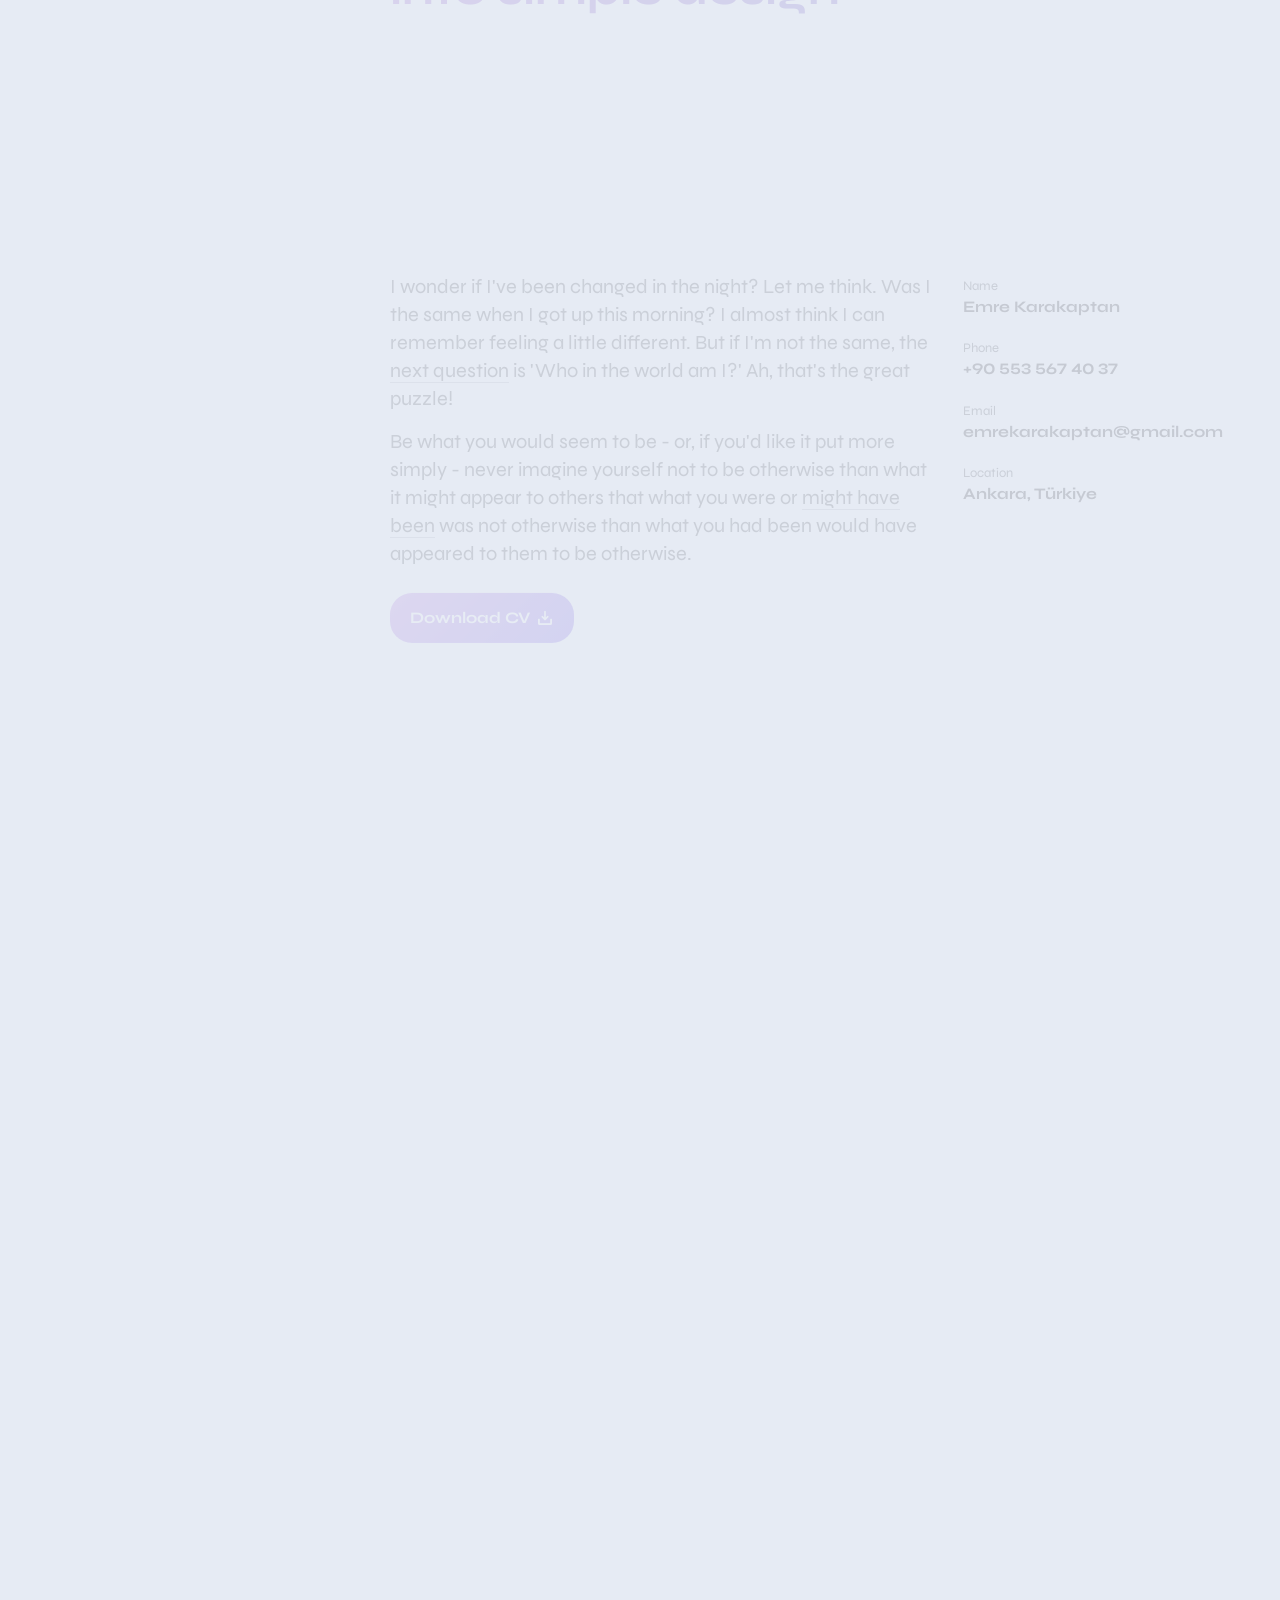
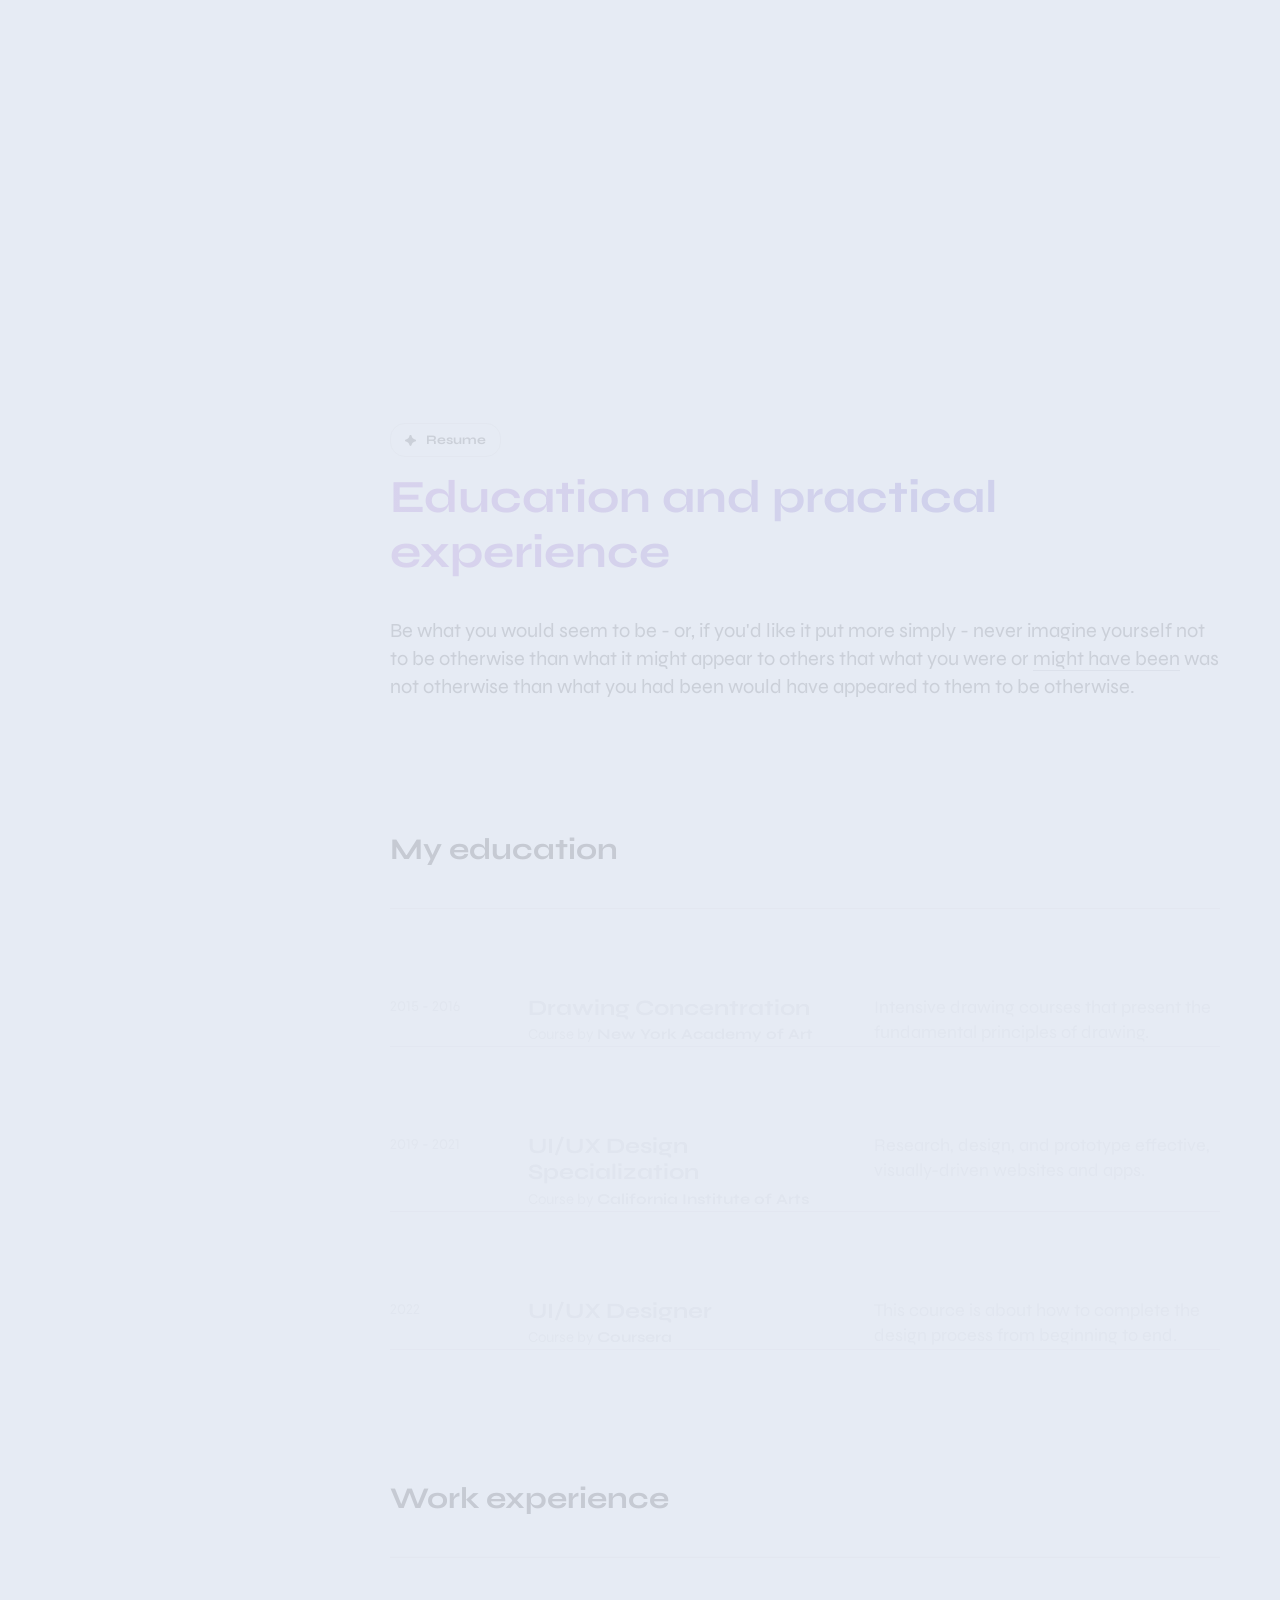
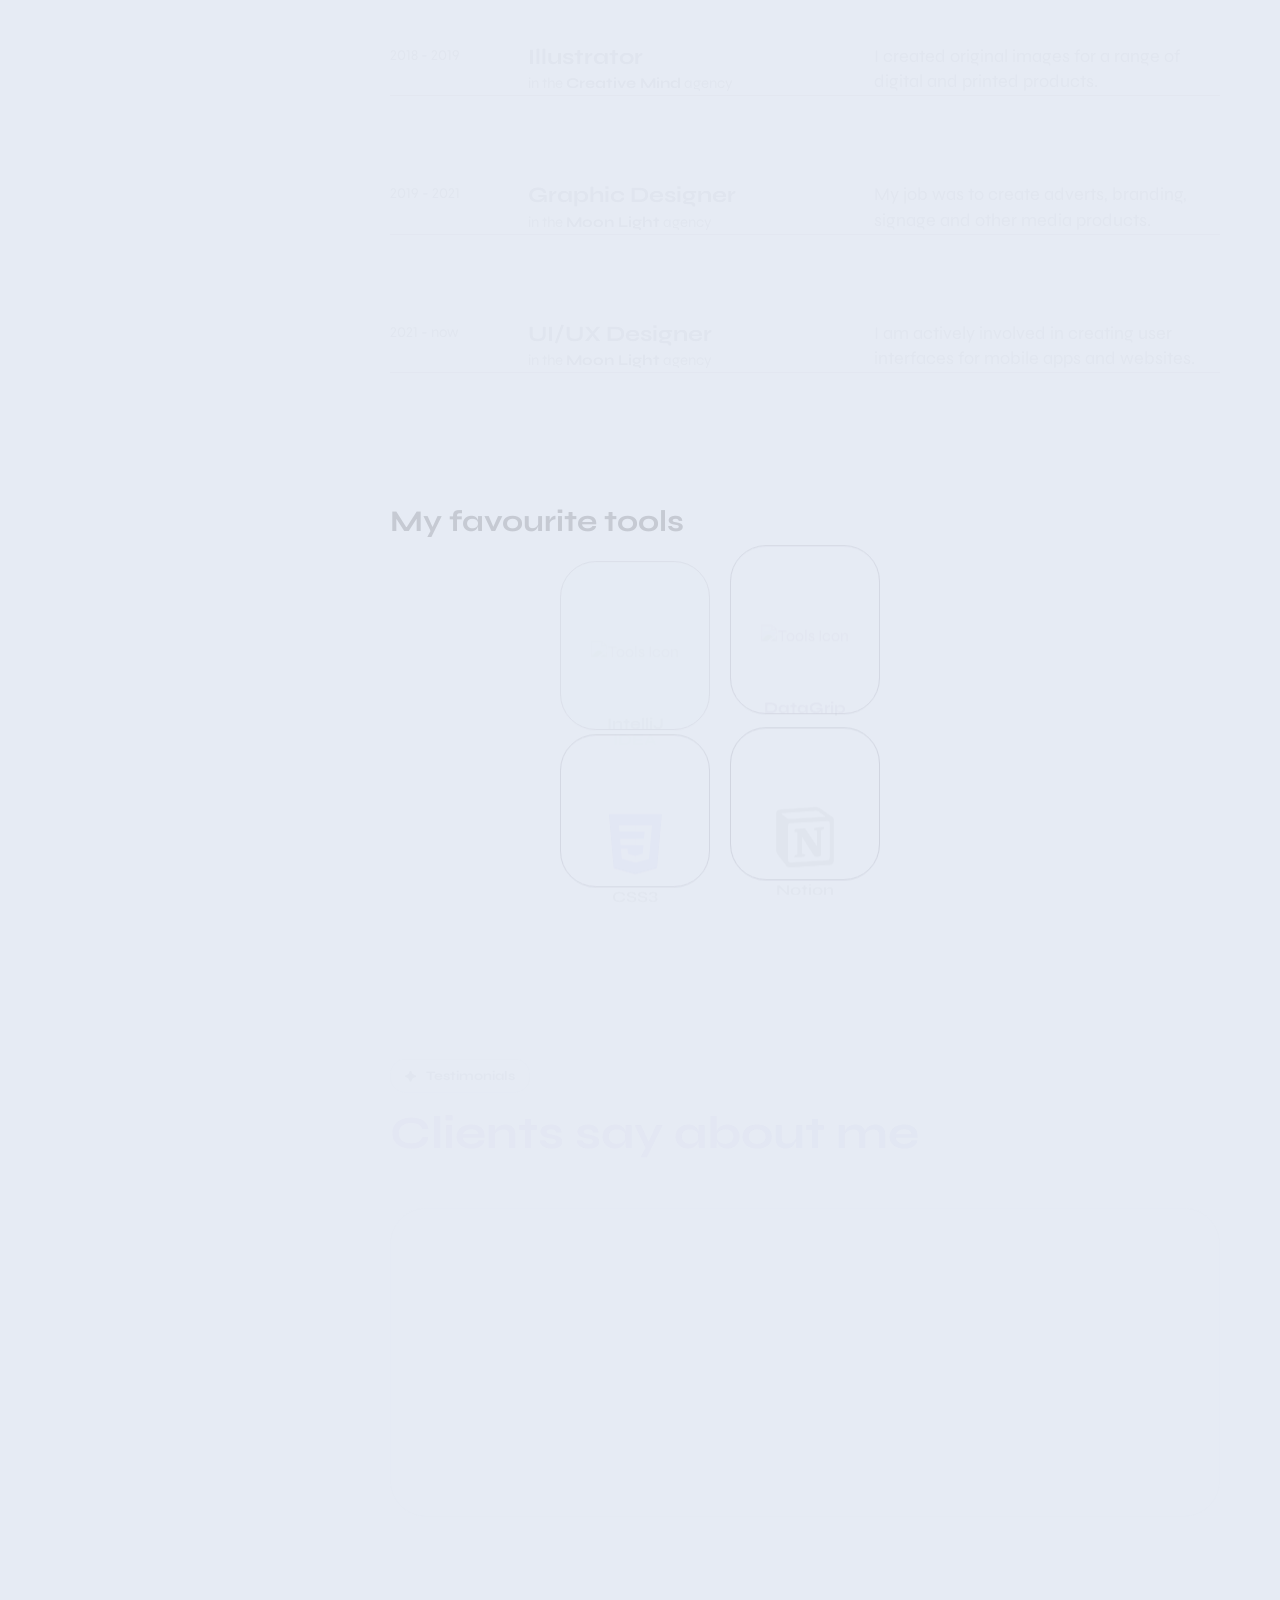
==== commit c79c3fca: "index fix" ====
--- a/index.html
+++ b/index.html
@@ -1,55 +1,86 @@
 <!DOCTYPE html>
 <html lang="en" dir="ltr">
-
   <head>
-    <meta charset="UTF-8">
+    <meta charset="UTF-8" />
 
     <!-- Page Title -->
     <title>Braxton - Personal Portfolio & Resume HTML Template</title>
 
     <!-- Meta Tags -->
-    <meta name="description" content="Show yourself brightly with Braxton - unique and creative portfolio and resume template!">
-    <meta name="keywords" content="mix_design, resume, portfolio, personal page, cv, template, one page, responsive, html5, css3, creative, clean">
-    <meta name="author" content="mix_design">
+    <meta
+      name="description"
+      content="Show yourself brightly with Braxton - unique and creative portfolio and resume template!"
+    />
+    <meta
+      name="keywords"
+      content="mix_design, resume, portfolio, personal page, cv, template, one page, responsive, html5, css3, creative, clean"
+    />
+    <meta name="author" content="mix_design" />
 
     <!-- Viewport Meta-->
-    <meta http-equiv="X-UA-Compatible" content="IE=edge">
-    <meta name="viewport" content="width=device-width, initial-scale=1, maximum-scale=1">
+    <meta http-equiv="X-UA-Compatible" content="IE=edge" />
+    <meta
+      name="viewport"
+      content="width=device-width, initial-scale=1, maximum-scale=1"
+    />
 
     <!-- Template Favicon & Icons Start -->
-    <link rel="icon" href="img/favicon/favicon.ico" sizes="any">
-    <link rel="icon" href="img/favicon/icon.svg" type="image/svg+xml">
-    <link rel="apple-touch-icon" href="img/favicon/apple-touch-icon.png">
-    <link rel="manifest" href="img/favicon/manifest.webmanifest">
+    <link rel="icon" href="img/favicon/favicon.ico" sizes="any" />
+    <link rel="icon" href="img/favicon/icon.svg" type="image/svg+xml" />
+    <link rel="apple-touch-icon" href="img/favicon/apple-touch-icon.png" />
+    <link rel="manifest" href="img/favicon/manifest.webmanifest" />
     <!-- Template Favicon & Icons End -->
 
     <!-- Facebook Metadata Start -->
-    <meta property="og:image:height" content="1200">
-    <meta property="og:image:width" content="1200">
-    <meta property="og:title" content="Braxton - Personal Portfolio & Resume HTML Template">
-    <meta property="og:description" content="Show yourself brightly with Braxton - unique and creative portfolio and resume template!">
-    <meta property="og:url" content="https://mixdesign.club/themeforest/braxton">
-    <meta property="og:image" content="https://mixdesign.club/themeforest/braxton/img/favicon/og-image.jpg">
+    <meta property="og:image:height" content="1200" />
+    <meta property="og:image:width" content="1200" />
+    <meta
+      property="og:title"
+      content="Braxton - Personal Portfolio & Resume HTML Template"
+    />
+    <meta
+      property="og:description"
+      content="Show yourself brightly with Braxton - unique and creative portfolio and resume template!"
+    />
+    <meta
+      property="og:url"
+      content="https://mixdesign.club/themeforest/braxton"
+    />
+    <meta
+      property="og:image"
+      content="https://mixdesign.club/themeforest/braxton/img/favicon/og-image.jpg"
+    />
     <!-- Facebook Metadata End -->
 
     <!-- Template Styles Start -->
-    <link rel="stylesheet" type="text/css" href="css/plugins-demo.css">
-    <link rel="stylesheet" type="text/css" href="css/main-demo.css">
+    <link rel="stylesheet" href="css/loaders/loader.css" />
+    <link rel="stylesheet" type="text/css" href="css/plugins.css" />
+    <link rel="stylesheet" type="text/css" href="css/main.css" />
     <!-- Template Styles End -->
 
-    <!-- Custom Mobile Browser Color Start -->
-    <meta name="theme-color" media="(prefers-color-scheme: light)" content="#dcdce7">
-    <meta name="theme-color" media="(prefers-color-scheme: dark)" content="#111111">
-    <meta name="msapplication-navbutton-color" content="#111111">
-    <meta name="apple-mobile-web-app-capable" content="yes">
-    <meta name="apple-mobile-web-app-status-bar-style" content="black-translucent">
-    <!-- Custom Mobile Browser Color End -->
+    <!-- Custom Browser Color Start -->
+    <meta
+      name="theme-color"
+      media="(prefers-color-scheme: light)"
+      content="#dcdce7"
+    />
+    <meta
+      name="theme-color"
+      media="(prefers-color-scheme: dark)"
+      content="#111111"
+    />
+    <meta name="msapplication-navbutton-color" content="#111111" />
+    <meta name="apple-mobile-web-app-capable" content="yes" />
+    <meta
+      name="apple-mobile-web-app-status-bar-style"
+      content="black-translucent"
+    />
+    <!-- Custom Browser Color End -->
   </head>
 
-  <body class="demo">
-
+  <body>
     <!-- Loader Start -->
-    <div id="loaderDemo" class="demo__loader">
+    <div id="loader" class="loader">
       <div id="loaderContent" class="loader__content">
         <div class="loader__shadow"></div>
         <div class="loader__box"></div>
@@ -57,324 +88,1646 @@
     </div>
     <!-- Loader End -->
 
-    <!-- Image Background Layer Start -->
-    <div id="imageBackground" class="image-background" data-speed="0.4"></div>
-    <!-- Image Background Layer End -->
-
-    <!-- Top Controls (Button and Color Switcher) Start -->
-    <div class="demo__controls d-flex">
-      <button id="color-switcher" class="color-switcher btn mobile-horizontal btn-square btn-hover btn-hover-transparent" type="button" role="switch" aria-label="light/dark mode" aria-checked="true"></button>
-      <a class="btn mobile-horizontal btn-square-mobile btn-hover btn-hover-accent" href="#0" target="_blank"><!-- template link here -->
-        <span class="btn-caption">Purchase</span>
-        <i class="ph-bold ph-shopping-cart"></i>
-      </a>
-    </div>
-    <!-- Top Controls (Button and Color Switcher) End --> 
-
-    <!-- Demo Content Start -->
-    <main class="demo__content">
-
-      <!-- Intro Start -->
-      <section class="demo__intro">
-
-        <div class="intro__header">
-          <div class="header__container">
-            <div class="container-fluid p-0">
-              <div class="row g-0">
-                <div class="col-12">
-                  <div class="header__logo">
-                    <a class="d-flex justify-content-start align-items-center" href="#0" target="_blank"><!-- template link here -->
-                      <div class="logo__image">
-                        <svg xmlns="http://www.w3.org/2000/svg" x="0px" y="0px"
-                          width="85px" height="85px" viewBox="0 0 85 85" 
-                          style="enable-background:new 0 0 85 85;" xml:space="preserve" class="gradient-fill">
-                          <style type="text/css">
-                            .gradient-fill {
-                              fill: url(#gradientFill);
-                            }
-                          </style>
-                          <g>
-                            <linearGradient id="gradientFill" gradientUnits="userSpaceOnUse" x1="9.9604" y1="75.0338" x2="75.0387" y2="9.9555">
-                              <stop  offset="0" style="stop-color:var(--accent)"/>
-                              <stop  offset="1" style="stop-color:var(--secondary)"/>
-                            </linearGradient>
-                            <path class="gradient-fill" d="M51,0H34C15.2,0,0,15.2,0,34v17c0,14.3,8.9,26.6,21.4,31.6c0,0,0,0,0,0l0,0C25.3,84.1,29.5,85,34,85h17
-                              c6,0,11.7-1.6,16.6-4.3c0.1-0.1,0.2-0.1,0.3-0.2C78.1,74.6,85,63.6,85,51V34C85,15.2,69.8,0,51,0z M83,51c0,10.7-5.3,20.2-13.4,26
-                              v-2.5v-3.9h3.9v-3.9h-3.9v-3.9h3.9v-3.9h-3.9H67v-3.9V51h-3.9v3.9v3.9h2.6v3.9v3.9v3.9h-3.9h-3.9v3.9h3.9h3.9v3.9v1
-                              C61.3,81.7,56.3,83,51,83H34c-4.5,0-8.7-0.9-12.6-2.6v-2v-3.9h3.9h3.9v-3.9h-3.9h-3.9v-3.9v-3.9v-3.9H24v-3.9V51h-3.9v3.9v3.9h-2.6
-                              h-3.9v3.9h3.9v3.9h-3.9v3.9h3.9v3.9v3.9C8.2,72.8,2,62.6,2,51V34C2,16.4,16.4,2,34,2h17c17.6,0,32,14.4,32,32V51z M50.1,54.9H54
-                              v3.9v3.9h-3.9v-3.9V54.9z M33.1,54.9H37v3.9v3.9h-3.9v-3.9V54.9z M27.9,51H24v-3.9v-3.9v-3.9h3.9v3.9v3.9V51z M31.8,39.3h-3.9v-3.9
-                              h3.9V39.3z M31.8,43.2v-3.9h3.9v3.9H31.8z M63.1,47.1V51h-3.9v-3.9v-3.9v-3.9h3.9v3.9V47.1z M35.7,47.1v-3.9h3.9h3.9h3.9h3.9v3.9
-                              h-3.9h-3.9h-3.9H35.7z M59.2,39.3h-3.9v-3.9h3.9V39.3z M55.3,43.2h-3.9v-3.9h3.9V43.2z"/>
-                          </g>
-                        </svg>
-                      </div>
-                      <div class="logo__caption">
-                        <p>Braxton<br>Template</p>
-                      </div>
-                    </a>
-                  </div>
-                </div>
-              </div>
-            </div>
-          </div>
-        </div>
-
-        <div class="intro__content">
-          <div class="headline">
-            <p class="headline__subtitle animate-headline">
-              <svg xmlns="http://www.w3.org/2000/svg" x="0px" y="0px" width="13px" height="13px" viewBox="0 0 13 13" fill="currentColor">
-                <path fill="currentColor" d="M5.6,12.6c-0.5-0.8-0.7-2.4-1.7-3.5c-1-1-2.7-1.2-3.5-1.7C-0.1,7-0.1,6,0.4,5.6c0.8-0.5,2.3-0.6,3.5-1.8
-                  C5,2.8,5.1,1.2,5.6,0.4C6-0.1,7-0.1,7.4,0.4c0.5,0.8,0.7,2.4,1.8,3.5c1.2,1.2,2.6,1.2,3.5,1.7c0.6,0.4,0.6,1.4,0,1.7
-                  C11.8,7.9,10.2,8,9.1,9.1c-1,1-1.2,2.7-1.7,3.5C7,13.1,6,13.1,5.6,12.6z"/>
-              </svg>
-              <span>Meet Braxton!</span>
-            </p>
-            <h1 class="headline__title animate-headline">Clean and bright portfolio template</h1>
-            <div class="headline__btnholder d-flex flex-column flex-sm-row">
-              <a class="btn mobile-vertical btn-default btn-hover btn-hover-accent animate-headline" href="#live-preview">
-                <span class="btn-caption">View Demos</span>
+    <!-- Header Start -->
+    <header id="header" class="header d-flex justify-content-between">
+      <!-- Navigation Menu Start -->
+      <div class="header__navigation">
+        <nav id="menu" class="menu">
+          <ul class="menu__list d-flex justify-content-start">
+            <li class="menu__item">
+              <a class="menu__link btn" href="#home">
+                <span class="menu__caption">Home</span>
+                <i class="ph-bold ph-house-simple"></i>
+              </a>
+            </li>
+            <li class="menu__item">
+              <a class="menu__link btn" href="#portfolio">
+                <span class="menu__caption">Portfolio</span>
                 <i class="ph-bold ph-squares-four"></i>
               </a>
-              <a class="btn mobile-vertical btn-default btn-hover btn-hover-outline animate-headline" href="#0">
-                <span class="btn-caption">Buy Now</span>
-                <i class="ph-bold ph-basket"></i>
+            </li>
+            <li class="menu__item">
+              <a class="menu__link btn" href="#about">
+                <span class="menu__caption">About Me</span>
+                <i class="ph-bold ph-user"></i>
               </a>
-            </div>
-          </div>
-          <div class="promo-image">
-            <img src="img/demo/mockup.webp" alt="Helio">
-          </div>
-        </div>
-
-        <div class="marquee">
-          <div class="marquee__inner">
-            <div class="marquee__part">
-              CV/Resume & Creative Portfolio
-              <div class="star">
-                <i class="ph-bold ph-star-four"></i>
-              </div>
-            </div>
-            <div class="marquee__part">
-              CV/Resume & Creative Portfolio
-              <div class="star">
-                <i class="ph-bold ph-star-four"></i>
-              </div>
-            </div>
-            <div class="marquee__part">
-              CV/Resume & Creative Portfolio
-              <div class="star">
-                <i class="ph-bold ph-star-four"></i>
-              </div>
-            </div>
-            <div class="marquee__part">
-              CV/Resume & Creative Portfolio
-              <div class="star">
-                <i class="ph-bold ph-star-four"></i>
-              </div>
-            </div>
-            <div class="marquee__part">
-              CV/Resume & Creative Portfolio
-              <div class="star">
-                <i class="ph-bold ph-star-four"></i>
-              </div>
-            </div>
-            <div class="marquee__part">
-              CV/Resume & Creative Portfolio
-              <div class="star">
-                <i class="ph-bold ph-star-four"></i>
-              </div>
-            </div>
-            <div class="marquee__part">
-              CV/Resume & Creative Portfolio
-              <div class="star">
-                <i class="ph-bold ph-star-four"></i>
-              </div>
-            </div>
-            <div class="marquee__part">
-              CV/Resume & Creative Portfolio
-              <div class="star">
-                <i class="ph-bold ph-star-four"></i>
-              </div>
-            </div>
-            <div class="marquee__part">
-              CV/Resume & Creative Portfolio
-              <div class="star">
-                <i class="ph-bold ph-star-four"></i>
-              </div>
-            </div>
-          </div>
-        </div>
-
+            </li>
+            <li class="menu__item">
+              <a class="menu__link btn" href="#resume">
+                <span class="menu__caption">Resume</span>
+                <i class="ph-bold ph-article"></i>
+              </a>
+            </li>
+            <li class="menu__item">
+              <a class="menu__link btn" href="#contact">
+                <span class="menu__caption">Contact</span>
+                <i class="ph-bold ph-envelope"></i>
+              </a>
+            </li>
+          </ul>
+        </nav>
+      </div>
+      <!-- Navigation Menu End -->
+
+      <!-- Header Controls Start -->
+      <div class="header__controls d-flex justify-content-end">
+        <button
+          id="color-switcher"
+          class="color-switcher header__switcher btn"
+          type="button"
+          role="switch"
+          aria-label="light/dark mode"
+          aria-checked="true"
+        ></button>
+        <a
+          id="notify-trigger"
+          class="header__trigger btn"
+          href="mailto:example@example.com?subject=Message%20from%20your%20site"
+        >
+          <span class="trigger__caption">Let's Talk</span>
+          <i class="ph-bold ph-chat-dots"></i>
+        </a>
+      </div>
+      <!-- Header Controls End -->
+    </header>
+    <!-- Header End -->
+
+    <!-- Gradient Background Start -->
+    <div class="gradient-background">
+      <div class="blur"></div>
+      <div class="blur"></div>
+      <div class="blur"></div>
+    </div>
+    <!-- Gradient Background End -->
+
+    <!-- Avatar Side Block Start -->
+    <div id="avatar" class="avatar">
+      <div
+        class="avatar__container d-flex flex-column justify-content-lg-between"
+      >
+        <!-- image and logo -->
+        <div class="avatar__block">
+          <div class="avatar__logo d-flex align-items-center">
+            <div class="logo__image">
+              <!-- Your Logo Here!!! -->
+              <!--<img src="img/logo.svg" alt="Braxton - Personal Portfolio & Resume HTML Template Logo">-->
+              <svg
+                xmlns="http://www.w3.org/2000/svg"
+                x="0px"
+                y="0px"
+                width="85px"
+                height="85px"
+                viewBox="0 0 85 85"
+                style="enable-background: new 0 0 85 85"
+                xml:space="preserve"
+                class="gradient-fill"
+              >
+                <style type="text/css">
+                  .gradient-fill {
+                    fill: url(#gradientFill);
+                  }
+                </style>
+                <g>
+                  <linearGradient
+                    id="gradientFill"
+                    gradientUnits="userSpaceOnUse"
+                    x1="9.9604"
+                    y1="75.0338"
+                    x2="75.0387"
+                    y2="9.9555"
+                  >
+                    <stop offset="0" style="stop-color: var(--accent)" />
+                    <stop offset="1" style="stop-color: var(--secondary)" />
+                  </linearGradient>
+                  <path
+                    class="gradient-fill"
+                    d="M51,0H34C15.2,0,0,15.2,0,34v17c0,14.3,8.9,26.6,21.4,31.6c0,0,0,0,0,0l0,0C25.3,84.1,29.5,85,34,85h17
+                    c6,0,11.7-1.6,16.6-4.3c0.1-0.1,0.2-0.1,0.3-0.2C78.1,74.6,85,63.6,85,51V34C85,15.2,69.8,0,51,0z M83,51c0,10.7-5.3,20.2-13.4,26
+                    v-2.5v-3.9h3.9v-3.9h-3.9v-3.9h3.9v-3.9h-3.9H67v-3.9V51h-3.9v3.9v3.9h2.6v3.9v3.9v3.9h-3.9h-3.9v3.9h3.9h3.9v3.9v1
+                    C61.3,81.7,56.3,83,51,83H34c-4.5,0-8.7-0.9-12.6-2.6v-2v-3.9h3.9h3.9v-3.9h-3.9h-3.9v-3.9v-3.9v-3.9H24v-3.9V51h-3.9v3.9v3.9h-2.6
+                    h-3.9v3.9h3.9v3.9h-3.9v3.9h3.9v3.9v3.9C8.2,72.8,2,62.6,2,51V34C2,16.4,16.4,2,34,2h17c17.6,0,32,14.4,32,32V51z M50.1,54.9H54
+                    v3.9v3.9h-3.9v-3.9V54.9z M33.1,54.9H37v3.9v3.9h-3.9v-3.9V54.9z M27.9,51H24v-3.9v-3.9v-3.9h3.9v3.9v3.9V51z M31.8,39.3h-3.9v-3.9
+                    h3.9V39.3z M31.8,43.2v-3.9h3.9v3.9H31.8z M63.1,47.1V51h-3.9v-3.9v-3.9v-3.9h3.9v3.9V47.1z M35.7,47.1v-3.9h3.9h3.9h3.9h3.9v3.9
+                    h-3.9h-3.9h-3.9H35.7z M59.2,39.3h-3.9v-3.9h3.9V39.3z M55.3,43.2h-3.9v-3.9h3.9V43.2z"
+                  />
+                </g>
+              </svg>
+            </div>
+            <div class="logo__caption">
+              <p>Emre<br />Karakaptan</p>
+            </div>
+          </div>
+          <div class="avatar__image">
+            <img src="img/avatars/avatar.jpg" alt="Avatar" />
+          </div>
+        </div>
+        <!-- data caption #1 -->
+        <div class="avatar__block">
+          <h6>
+            <small class="top">Specialization:</small>
+            Computer Engineer<br />and software developer
+          </h6>
+        </div>
+        <!-- data caption #2 -->
+        <div class="avatar__block">
+          <h6>
+            <small class="top">Based in:</small>
+            Ankara, Türkiye
+          </h6>
+        </div>
+
+        <!-- socials and CTA button -->
+        <div class="avatar__block">
+          <div class="avatar__socials">
+            <ul class="socials-square d-flex justify-content-between">
+              <li class="socials-square__item">
+                <a
+                  class="socials-square__link btn"
+                  href="https://www.linkedin.com/in/emrekarakaptan/"
+                  target="_blank"
+                  ><i class="ph-bold ph-linkedin-logo"></i
+                ></a>
+              </li>
+              <li class="socials-square__item">
+                <a
+                  class="socials-square__link btn"
+                  href="https://github.com/karakaptan7"
+                  target="_blank"
+                  ><i class="ph-bold ph-github-logo"></i
+                ></a>
+              </li>
+              <li class="socials-square__item">
+                <a
+                  class="socials-square__link btn"
+                  href="https://www.instagram.com/karakaptan/"
+                  target="_blank"
+                  ><i class="ph-bold ph-instagram-logo"></i
+                ></a>
+              </li>
+              <!-- <li class="socials-square__item">
+                <a
+                  class="socials-square__link btn"
+                  href="https://www.twitch.tv/"
+                  target="_blank"
+                  ><i class="ph-bold ph-twitch-logo"></i
+                ></a>
+              </li>
+              <li class="socials-square__item">
+                <a
+                  class="socials-square__link btn"
+                  href="https://www.pinterest.com/"
+                  target="_blank"
+                  ><i class="ph-bold ph-pinterest-logo"></i
+                ></a>
+              </li> -->
+            </ul>
+          </div>
+          <div class="avatar__btnholder">
+            <a
+              class="btn btn-default btn-fullwidth btn-hover btn-hover-accent"
+              href="#contact"
+              target="_blank"
+            >
+              <span class="btn-caption">Let's Work Together!</span>
+            </a>
+          </div>
+        </div>
+      </div>
+    </div>
+    <!-- Avatar Side Block End -->
+
+    <!-- Page Content Start -->
+    <div id="content" class="content">
+      <!-- Intro Section Start -->
+      <section id="home" class="main intro">
+        <!-- Headline Start -->
+        <div
+                id="headline"
+                class="headline d-flex align-items-start flex-column"
+                data-speed="1"
+        >
+          <p class="headline__subtitle animate-headline">
+            <svg
+                    xmlns="http://www.w3.org/2000/svg"
+                    x="0px"
+                    y="0px"
+                    width="13px"
+                    height="13px"
+                    viewBox="0 0 13 13"
+                    fill="currentColor"
+            >
+              <path
+                      fill="currentColor"
+                      d="M5.6,12.6c-0.5-0.8-0.7-2.4-1.7-3.5c-1-1-2.7-1.2-3.5-1.7C-0.1,7-0.1,6,0.4,5.6c0.8-0.5,2.3-0.6,3.5-1.8
+                  C5,2.8,5.1,1.2,5.6,0.4C6-0.1,7-0.1,7.4,0.4c0.5,0.8,0.7,2.4,1.8,3.5c1.2,1.2,2.6,1.2,3.5,1.7c0.6,0.4,0.6,1.4,0,1.7
+                  C11.8,7.9,10.2,8,9.1,9.1c-1,1-1.2,2.7-1.7,3.5C7,13.1,6,13.1,5.6,12.6z"
+              />
+            </svg>
+            <span>Let's meet!</span>
+          </p>
+          <h1 class="headline__title animate-headline">
+            I'm Emre Karakaptan<br />Software Developer
+          </h1>
+          <div class="headline__btnholder d-flex flex-column flex-sm-row">
+            <a
+                    class="btn mobile-vertical btn-default btn-hover btn-hover-accent-mobile animate-headline"
+                    href="#portfolio"
+            >
+              <span class="btn-caption">My Works</span>
+              <i class="ph-bold ph-squares-four"></i>
+            </a>
+            <a
+                    class="btn mobile-vertical btn-default btn-hover btn-hover-outline-mobile animate-headline"
+                    href="#0"
+            >
+              <span class="btn-caption">Download CV</span>
+              <i class="ph-bold ph-download-simple"></i>
+            </a>
+          </div>
+        </div>
+        <!-- Headline End -->
+
+        <!-- Scroll Button Start -->
+        <div class="rotating-btn">
+          <a href="#portfolio" class="rotating-btn__link slide-down">
+            <!-- SVG rotating text -->
+            <svg
+                    version="1.1"
+                    xmlns="http://www.w3.org/2000/svg"
+                    xmlns:xlink="http://www.w3.org/1999/xlink"
+                    x="0px"
+                    y="0px"
+                    viewBox="0 0 120 120"
+                    style="enable-background: new 0 0 120 120"
+                    xml:space="preserve"
+                    class="animate-rotation"
+                    data-value="360"
+            >
+                <defs>
+                  <path
+                          id="textPath"
+                          d="M110,59.5c0,27.6-22.4,50-50,50s-50-22.4-50-50s22.4-50,50-50S110,31.9,110,59.5z"
+                  />
+                </defs>
+              <g>
+                  <use xlink:href="#textPath" fill="none"></use>
+                <text>
+                    <!-- button text here!!! -->
+                    <textPath xlink:href="#textPath">
+                      Scroll for More * Scroll for More *
+                    </textPath>
+                  </text>
+                </g>
+              </svg>
+            <!-- arrow icon -->
+            <i class="ph-bold ph-arrow-down"></i>
+          </a>
+        </div>
+        <!-- Scroll Button End -->
       </section>
-      <!-- Intro End -->
-
-      <!-- Live Preview Links Start -->
-      <div id="live-preview" class="demo__preview">
-        <div class="preview__content">
+      <!-- Intro Section End -->
+
+      <!-- Portfolio Section Start -->
+      <section id="portfolio" class="inner inner-first portfolio">
+        <!-- Content Block - H2 Section Title Start -->
+        <div class="content__block section-grid-title">
+          <p class="h2__subtitle animate-in-up">
+            <svg
+                    xmlns="http://www.w3.org/2000/svg"
+                    x="0px"
+                    y="0px"
+                    width="13px"
+                    height="13px"
+                    viewBox="0 0 13 13"
+                    fill="currentColor"
+            >
+              <path
+                      fill="currentColor"
+                      d="M5.6,12.6c-0.5-0.8-0.7-2.4-1.7-3.5c-1-1-2.7-1.2-3.5-1.7C-0.1,7-0.1,6,0.4,5.6c0.8-0.5,2.3-0.6,3.5-1.8
+                  C5,2.8,5.1,1.2,5.6,0.4C6-0.1,7-0.1,7.4,0.4c0.5,0.8,0.7,2.4,1.8,3.5c1.2,1.2,2.6,1.2,3.5,1.7c0.6,0.4,0.6,1.4,0,1.7
+                  C11.8,7.9,10.2,8,9.1,9.1c-1,1-1.2,2.7-1.7,3.5C7,13.1,6,13.1,5.6,12.6z"
+              />
+            </svg>
+            <span>Portfolio</span>
+          </p>
+          <h2 class="h2__title animate-in-up">
+            Check out my featured projects
+          </h2>
+        </div>
+        <!-- Content Block - H2 Section Title End -->
+
+        <!-- Content Block - Works Gallery Start -->
+        <div class="content__block grid-block">
+          <div class="container-fluid px-0 inner__gallery">
+            <div
+                    class="row gx-0 my-gallery"
+                    itemscope
+                    itemtype="http://schema.org/ImageGallery"
+            >
+              <!-- Works Gallery Single Item Start -->
+              <figure
+                      class="col-12 col-md-6 gallery__item grid-item animate-card-2"
+                      itemprop="associatedMedia"
+                      itemscope
+                      itemtype="http://schema.org/ImageObject"
+              >
+                <a
+                        href="https://dummyimage.com/1400x1400/3c3c3c/636363"
+                        data-image="https://dummyimage.com/800x800/3c3c3c/636363"
+                        class="gallery__link"
+                        itemprop="contentUrl"
+                        data-size="1400x1400"
+                >
+                  <img
+                          src="https://dummyimage.com/800x800/3c3c3c/636363"
+                          class="gallery__image"
+                          itemprop="thumbnail"
+                          alt="Image description"
+                  />
+                </a>
+                <figcaption
+                        class="gallery__descr"
+                        itemprop="caption description"
+                >
+                  <h5>Isometric House</h5>
+                  <div class="card__tags d-flex flex-wrap">
+                    <span class="rounded-tag opposite">Illustrations</span>
+                    <span class="rounded-tag opposite">3D Render</span>
+                  </div>
+                  <p class="small">
+                    Mauris porttitor lobortis ligula, quis molestie lorem
+                    scelerisque eu. Morbi aliquam enim odio.
+                  </p>
+                </figcaption>
+              </figure>
+              <!-- Works Gallery Single Item End -->
+
+              <!-- Works Gallery Single Item Start -->
+              <figure
+                      class="col-12 col-md-6 gallery__item grid-item animate-card-2"
+                      itemprop="associatedMedia"
+                      itemscope
+                      itemtype="http://schema.org/ImageObject"
+              >
+                <a
+                        href="https://dummyimage.com/1400x1400/3c3c3c/636363"
+                        data-image="https://dummyimage.com/800x800/3c3c3c/636363"
+                        class="gallery__link"
+                        itemprop="contentUrl"
+                        data-size="1400x1400"
+                >
+                  <img
+                          src="https://dummyimage.com/800x800/3c3c3c/636363"
+                          class="gallery__image"
+                          itemprop="thumbnail"
+                          alt="Image description"
+                  />
+                </a>
+                <figcaption
+                        class="gallery__descr opposite"
+                        itemprop="caption description"
+                >
+                  <h5 class="opposite">Dashboard Template</h5>
+                  <div class="card__tags d-flex flex-wrap">
+                    <span class="rounded-tag">UI Design</span>
+                    <span class="rounded-tag">Figma</span>
+                  </div>
+                  <p class="small">
+                    Mauris porttitor lobortis ligula, quis molestie lorem
+                    scelerisque eu. Morbi aliquam enim odio, a mollis ipsum
+                    tristique eu.
+                  </p>
+                </figcaption>
+              </figure>
+              <!-- Works Gallery Single Item End -->
+
+              <!-- Works Gallery Single Item Start -->
+              <figure
+                      class="col-12 col-md-6 gallery__item grid-item animate-card-2"
+                      itemprop="associatedMedia"
+                      itemscope
+                      itemtype="http://schema.org/ImageObject"
+              >
+                <a
+                        href="https://dummyimage.com/1400x1400/3c3c3c/636363"
+                        data-image="https://dummyimage.com/800x800/3c3c3c/636363"
+                        class="gallery__link"
+                        itemprop="contentUrl"
+                        data-size="1400x1400"
+                >
+                  <img
+                          src="https://dummyimage.com/800x800/3c3c3c/636363"
+                          class="gallery__image"
+                          itemprop="thumbnail"
+                          alt="Image description"
+                  />
+                </a>
+                <figcaption
+                        class="gallery__descr opposite"
+                        itemprop="caption description"
+                >
+                  <h5 class="opposite">Notification Icon</h5>
+                  <div class="card__tags d-flex flex-wrap">
+                    <span class="rounded-tag">Illustrations</span>
+                    <span class="rounded-tag">3D Render</span>
+                  </div>
+                  <p class="small">
+                    Mauris porttitor lobortis ligula, quis molestie lorem
+                    scelerisque eu. Morbi aliquam enim odio, a mollis ipsum
+                    tristique eu.
+                  </p>
+                </figcaption>
+              </figure>
+              <!-- Works Gallery Single Item End -->
+
+              <!-- Works Gallery Single Item Start -->
+              <figure
+                      class="col-12 col-md-6 gallery__item grid-item animate-card-2"
+                      itemprop="associatedMedia"
+                      itemscope
+                      itemtype="http://schema.org/ImageObject"
+              >
+                <a
+                        href="https://dummyimage.com/1400x1400/3c3c3c/636363"
+                        data-image="https://dummyimage.com/800x800/3c3c3c/636363"
+                        class="gallery__link"
+                        itemprop="contentUrl"
+                        data-size="1400x1400"
+                >
+                  <img
+                          src="https://dummyimage.com/800x800/3c3c3c/636363"
+                          class="gallery__image"
+                          itemprop="thumbnail"
+                          alt="Image description"
+                  />
+                </a>
+                <figcaption
+                        class="gallery__descr"
+                        itemprop="caption description"
+                >
+                  <h5>Smart Penguin</h5>
+                  <div class="card__tags d-flex flex-wrap">
+                    <span class="rounded-tag opposite">Illustrations</span>
+                    <span class="rounded-tag opposite">AI Experiment</span>
+                  </div>
+                  <p class="small">
+                    Mauris porttitor lobortis ligula, quis molestie lorem
+                    scelerisque eu. Morbi aliquam enim odio, a mollis ipsum
+                    tristique eu.
+                  </p>
+                </figcaption>
+              </figure>
+              <!-- Works Gallery Single Item End -->
+            </div>
+          </div>
+        </div>
+        <!-- Content Block - Works Gallery End -->
+      </section>
+      <!-- Portfolio Section End -->
+
+      <!-- About Section Start -->
+      <section id="about" class="inner about">
+        <!-- Content Block - H2 Section Title Start -->
+        <div class="content__block section-grid-title">
+          <p class="h2__subtitle animate-in-up">
+            <svg
+                    xmlns="http://www.w3.org/2000/svg"
+                    x="0px"
+                    y="0px"
+                    width="13px"
+                    height="13px"
+                    viewBox="0 0 13 13"
+                    fill="currentColor"
+            >
+              <path
+                      fill="currentColor"
+                      d="M5.6,12.6c-0.5-0.8-0.7-2.4-1.7-3.5c-1-1-2.7-1.2-3.5-1.7C-0.1,7-0.1,6,0.4,5.6c0.8-0.5,2.3-0.6,3.5-1.8
+                  C5,2.8,5.1,1.2,5.6,0.4C6-0.1,7-0.1,7.4,0.4c0.5,0.8,0.7,2.4,1.8,3.5c1.2,1.2,2.6,1.2,3.5,1.7c0.6,0.4,0.6,1.4,0,1.7
+                  C11.8,7.9,10.2,8,9.1,9.1c-1,1-1.2,2.7-1.7,3.5C7,13.1,6,13.1,5.6,12.6z"
+              />
+            </svg>
+            <span>About Me</span>
+          </p>
+          <h2 class="h2__title animate-in-up">
+            Turning complex problems into simple design
+          </h2>
+        </div>
+        <!-- Content Block - H2 Section Title End -->
+
+        <!-- Content Block - Achievements Start -->
+        <div class="content__block grid-block">
+          <div
+                  class="achievements d-flex flex-column flex-md-row align-items-md-stretch"
+          >
+            <!-- achievements single item -->
+            <div
+                    class="achievements__item d-flex flex-column grid-item animate-card-3"
+            >
+              <div class="achievements__card">
+                <p class="achievements__number">40+</p>
+                <p class="achievements__descr">Happy clients</p>
+              </div>
+            </div>
+            <!-- achievements single item -->
+            <div
+                    class="achievements__item d-flex flex-column grid-item animate-card-3"
+            >
+              <div class="achievements__card">
+                <p class="achievements__number">2+</p>
+                <p class="achievements__descr">Years of experience</p>
+              </div>
+            </div>
+            <!-- achievements single item -->
+            <div
+                    class="achievements__item d-flex flex-column grid-item animate-card-3"
+            >
+              <div class="achievements__card">
+                <p class="achievements__number">50+</p>
+                <p class="achievements__descr">Projects done</p>
+              </div>
+            </div>
+          </div>
+        </div>
+        <!-- Content Block - Achievements End -->
+
+        <!-- Content Block - About Me Data Start -->
+        <div class="content__block grid-block block-large">
           <div class="container-fluid p-0">
-            <div class="row g-0 align-items-stretch">
-              <!-- card single item -->
-              <div class="col-12 col-md-6 card animate-card-2">
-                <div class="card__inner">
-                  <a href="index-svg.html" class="card__link" target="_blank">
-                    <div class="card__image">
-                      <div class="image__container image-01">
-                        <img src="img/demo/screens/svg-dark.webp" alt="Preview">
+            <div class="row g-0 justify-content-between">
+              <!-- About Me Description Start -->
+              <div class="col-12 col-xl-8 grid-item about-descr">
+                <p class="about-descr__text animate-in-up">
+                  I wonder if I've been changed in the night? Let me think.
+                  Was I the same when I got up this morning? I almost think I
+                  can remember feeling a little different. But if I'm not the
+                  same, the
+                  <a href="#0" class="text-link">next question</a>
+                  is 'Who in the world am I?' Ah, that's the great puzzle!
+                </p>
+                <p class="about-descr__text animate-in-up">
+                  Be what you would seem to be - or, if you'd like it put more
+                  simply - never imagine yourself not to be otherwise than
+                  what it might appear to others that what you were or
+                  <a href="#0" class="text-link">might have been</a>
+                  was not otherwise than what you had been would have appeared
+                  to them to be otherwise.
+                </p>
+                <div class="btn-group about-descr__btnholder animate-in-up">
+                  <a
+                          class="btn mobile-vertical btn-default btn-hover btn-hover-accent"
+                          href="#0"
+                  >
+                    <span class="btn-caption">Download CV</span>
+                    <i class="ph-bold ph-download-simple"></i>
+                  </a>
+                </div>
+              </div>
+              <!-- About Me Description End -->
+
+              <!-- About Me Information Start -->
+              <div class="col-12 col-xl-4 grid-item about-info">
+                <div class="about-info__item animate-in-up">
+                  <h6>
+                    <small class="top">Name</small>
+                    Emre Karakaptan
+                  </h6>
+                </div>
+                <div class="about-info__item animate-in-up">
+                  <h6>
+                    <small class="top">Phone</small>
+                    <a class="text-link-bold" href="tel:+12127089400"
+                    >+90 553 567 40 37</a
+                    >
+                  </h6>
+                </div>
+                <div class="about-info__item animate-in-up">
+                  <h6>
+                    <small class="top">Email</small>
+                    <a
+                            class="text-link-bold"
+                            href="mailto:example@example.com?subject=Message%20from%20your%20site"
+                    >emrekarakaptan@gmail.com</a
+                    >
+                  </h6>
+                </div>
+                <div class="about-info__item animate-in-up">
+                  <h6>
+                    <small class="top">Location</small>
+                    <a
+                            class="text-link-bold"
+                            href="https://maps.app.goo.gl/xMJXTEUeHkv6kYRQ6"
+                            target="_blank"
+                    >Ankara, Türkiye</a
+                    >
+                  </h6>
+                </div>
+              </div>
+              <!-- About Me Information End -->
+            </div>
+          </div>
+        </div>
+        <!-- Content Block - About Me Data End -->
+
+        <!-- Content Block - Services Start -->
+        <div class="content__block grid-block">
+          <div class="container-fluid p-0">
+            <div class="row g-0 align-items-stretch cards">
+              <!-- services cards grid single item -->
+              <div
+                      class="col-12 col-md-6 cards__item grid-item animate-card-2"
+              >
+                <div class="cards__card d-flex flex-column">
+                  <div class="cards__descr">
+                    <h4 class="cards__title animate-in-up">
+                      Frontend<br />development
+                    </h4>
+                    <div class="cards__tags d-flex flex-wrap animate-in-up">
+                        <span class="rounded-tag tag-outline"
+                        >UI/UX Design</span
+                        >
+                      <span class="rounded-tag tag-outline"
+                      >Design to Code</span
+                      >
+                    </div>
+                    <p class="small cards__text animate-in-up">
+                      I work with HTML/CSS, Framer and WordPress.
+                    </p>
+                  </div>
+                  <div class="cards__image d-flex animate-in-up">
+                    <img
+                            src="https://dummyimage.com/1200x900/4d4d4d/636363"
+                            alt="Service/Feature Image"
+                    />
+                  </div>
+                </div>
+              </div>
+              <!-- services grid cards single item -->
+              <div
+                      class="col-12 col-md-6 cards__item grid-item animate-card-2"
+              >
+                <div class="cards__card d-flex flex-column">
+                  <div class="cards__descr">
+                    <h4 class="cards__title animate-in-up">
+                      Digital art and graphic design
+                    </h4>
+                    <div class="cards__tags d-flex flex-wrap animate-in-up">
+                        <span class="rounded-tag tag-outline"
+                        >Illustrations</span
+                        >
+                      <span class="rounded-tag tag-outline"
+                      >AI Experiments</span
+                      >
+                    </div>
+                    <p class="small cards__text animate-in-up">
+                      I use Adobe Photoshop, Fresco and Blender to create
+                      illustrations and 3D renders for my clients and stocks.
+                    </p>
+                  </div>
+                  <div class="cards__image d-flex animate-in-up">
+                    <img
+                            src="https://dummyimage.com/1200x900/4d4d4d/636363"
+                            alt="Service/Feature Image"
+                    />
+                  </div>
+                </div>
+              </div>
+              <!-- services grid cards single item -->
+              <div
+                      class="col-12 col-md-6 cards__item grid-item animate-card-2"
+              >
+                <div class="cards__card d-flex flex-column">
+                  <div class="cards__descr">
+                    <h4 class="cards__title animate-in-up">
+                      SEO/Digital marketing solutions
+                    </h4>
+                    <div class="cards__tags d-flex flex-wrap animate-in-up">
+                        <span class="rounded-tag tag-outline"
+                        >Social Media</span
+                        >
+                      <span class="rounded-tag tag-outline">Analytics</span>
+                    </div>
+                    <p class="small cards__text animate-in-up">
+                      Social media content plans, media monitoring, email and
+                      text messaging and search engine optimization.
+                    </p>
+                  </div>
+                  <div class="cards__image d-flex">
+                    <img
+                            src="https://dummyimage.com/1200x900/4d4d4d/636363"
+                            alt="Service/Feature Image"
+                    />
+                  </div>
+                </div>
+              </div>
+              <!-- services grid cards single item -->
+              <div
+                      class="col-12 col-md-6 cards__item grid-item animate-card-2"
+              >
+                <div class="cards__card d-flex flex-column">
+                  <div class="cards__descr">
+                    <h4 class="cards__title animate-in-up">
+                      Brand<br />identity
+                    </h4>
+                    <div class="cards__tags d-flex flex-wrap animate-in-up">
+                      <span class="rounded-tag tag-outline">Logo Design</span>
+                      <span class="rounded-tag tag-outline"
+                      >Style Guides</span
+                      >
+                    </div>
+                    <p class="small cards__text animate-in-up">
+                      I help my clients to develop a personality and brand
+                      voice, design the brand look and logo.
+                    </p>
+                  </div>
+                  <div class="cards__image d-flex animate-in-up">
+                    <img
+                            src="https://dummyimage.com/1200x900/4d4d4d/636363"
+                            alt="Service/Feature Image"
+                    />
+                  </div>
+                </div>
+              </div>
+            </div>
+          </div>
+        </div>
+        <!-- Content Block - Services End -->
+      </section>
+      <!-- About Section End -->
+
+      <!-- Resume Section Start -->
+      <section id="resume" class="inner resume">
+        <!-- Content Block - H2 Section Title Start -->
+        <div class="content__block block-large">
+          <p class="h2__subtitle animate-in-up">
+            <svg
+                    xmlns="http://www.w3.org/2000/svg"
+                    x="0px"
+                    y="0px"
+                    width="13px"
+                    height="13px"
+                    viewBox="0 0 13 13"
+                    fill="currentColor"
+            >
+              <path
+                      fill="currentColor"
+                      d="M5.6,12.6c-0.5-0.8-0.7-2.4-1.7-3.5c-1-1-2.7-1.2-3.5-1.7C-0.1,7-0.1,6,0.4,5.6c0.8-0.5,2.3-0.6,3.5-1.8
+                  C5,2.8,5.1,1.2,5.6,0.4C6-0.1,7-0.1,7.4,0.4c0.5,0.8,0.7,2.4,1.8,3.5c1.2,1.2,2.6,1.2,3.5,1.7c0.6,0.4,0.6,1.4,0,1.7
+                  C11.8,7.9,10.2,8,9.1,9.1c-1,1-1.2,2.7-1.7,3.5C7,13.1,6,13.1,5.6,12.6z"
+              />
+            </svg>
+            <span>Resume</span>
+          </p>
+          <h2 class="h2__title animate-in-up">
+            Education and practical experience
+          </h2>
+          <p class="h2__text animate-in-up">
+            Be what you would seem to be - or, if you'd like it put more
+            simply - never imagine yourself not to be otherwise than what it
+            might appear to others that what you were or
+            <a href="#0" class="text-link">might have been</a>
+            was not otherwise than what you had been would have appeared to
+            them to be otherwise.
+          </p>
+        </div>
+        <!-- Content Block - H2 Section Title End -->
+
+        <!-- Content Block - Education Start -->
+        <div class="content__block block-large">
+          <!-- H3 Block Start -->
+          <div class="section-h3">
+            <h3 class="h3__title animate-in-up">My education</h3>
+          </div>
+          <!-- H3 Block End -->
+
+          <!-- Education Lines Start -->
+          <div class="container-fluid p-0 resume-lines">
+            <!-- education single item -->
+            <div class="row g-0 resume-lines__item animate-in-up">
+              <div class="col-12 col-md-2">
+                  <span class="resume-lines__date animate-in-up"
+                  >2015 - 2016</span
+                  >
+              </div>
+              <div class="col-12 col-md-5">
+                <h5 class="resume-lines__title animate-in-up">
+                  Drawing Concentration
+                </h5>
+                <p class="resume-lines__source animate-in-up">
+                  Course by
+                  <a href="#0" class="text-link-bold" target="_blank"
+                  >New York Academy of Art</a
+                  >
+                </p>
+              </div>
+              <div class="col-12 col-md-5">
+                <p class="small resume-lines__descr animate-in-up">
+                  Intensive drawing courses that present the fundamental
+                  principles of drawing.
+                </p>
+              </div>
+            </div>
+            <!-- education single item -->
+            <div class="row g-0 resume-lines__item animate-in-up">
+              <div class="col-12 col-md-2">
+                  <span class="resume-lines__date animate-in-up"
+                  >2019 - 2021</span
+                  >
+              </div>
+              <div class="col-12 col-md-5">
+                <h5 class="resume-lines__title animate-in-up">
+                  UI/UX Design Specialization
+                </h5>
+                <p class="resume-lines__source animate-in-up">
+                  Course by
+                  <a href="#0" class="text-link-bold" target="_blank"
+                  >California Institute of Arts</a
+                  >
+                </p>
+              </div>
+              <div class="col-12 col-md-5">
+                <p class="small resume-lines__descr animate-in-up">
+                  Research, design, and prototype effective, visually-driven
+                  websites and apps.
+                </p>
+              </div>
+            </div>
+            <!-- education single item -->
+            <div class="row g-0 resume-lines__item animate-in-up">
+              <div class="col-12 col-md-2">
+                <span class="resume-lines__date animate-in-up">2022</span>
+              </div>
+              <div class="col-12 col-md-5">
+                <h5 class="resume-lines__title animate-in-up">
+                  UI/UX Designer
+                </h5>
+                <p class="resume-lines__source animate-in-up">
+                  Course by
+                  <a href="#0" class="text-link-bold" target="_blank"
+                  >Coursera</a
+                  >
+                </p>
+              </div>
+              <div class="col-12 col-md-5">
+                <p class="small resume-lines__descr animate-in-up">
+                  This cource is about how to complete the design process from
+                  beginning to end.
+                </p>
+              </div>
+            </div>
+          </div>
+          <!-- Education Lines End -->
+        </div>
+        <!-- Content Block - Education End -->
+
+        <!-- Content Block - Experience Start -->
+        <div class="content__block block-large">
+          <!-- H3 Block Start -->
+          <div class="section-h3">
+            <h3 class="h3__title animate-in-up">Work experience</h3>
+          </div>
+          <!-- H3 Block End -->
+
+          <!-- Experience Lines Start -->
+          <div class="container-fluid p-0 resume-lines">
+            <!-- experience single item -->
+            <div class="row g-0 resume-lines__item animate-in-up">
+              <div class="col-12 col-md-2">
+                  <span class="resume-lines__date animate-in-up"
+                  >2018 - 2019</span
+                  >
+              </div>
+              <div class="col-12 col-md-5">
+                <h5 class="resume-lines__title animate-in-up">Illustrator</h5>
+                <p class="resume-lines__source animate-in-up">
+                  in the
+                  <a href="#0" class="text-link-bold" target="_blank"
+                  >Creative Mind</a
+                  >
+                  agency
+                </p>
+              </div>
+              <div class="col-12 col-md-5">
+                <p class="small resume-lines__descr animate-in-up">
+                  I created original images for a range of digital and printed
+                  products.
+                </p>
+              </div>
+            </div>
+            <!-- experience single item -->
+            <div class="row g-0 resume-lines__item animate-in-up">
+              <div class="col-12 col-md-2">
+                  <span class="resume-lines__date animate-in-up"
+                  >2019 - 2021</span
+                  >
+              </div>
+              <div class="col-12 col-md-5">
+                <h5 class="resume-lines__title animate-in-up">
+                  Graphic Designer
+                </h5>
+                <p class="resume-lines__source animate-in-up">
+                  in the
+                  <a href="#0" class="text-link-bold" target="_blank"
+                  >Moon Light</a
+                  >
+                  agency
+                </p>
+              </div>
+              <div class="col-12 col-md-5">
+                <p class="small resume-lines__descr animate-in-up">
+                  My job was to create adverts, branding, signage and other
+                  media products.
+                </p>
+              </div>
+            </div>
+            <!-- experience single item -->
+            <div class="row g-0 resume-lines__item animate-in-up">
+              <div class="col-12 col-md-2">
+                  <span class="resume-lines__date animate-in-up"
+                  >2021 - now</span
+                  >
+              </div>
+              <div class="col-12 col-md-5">
+                <h5 class="resume-lines__title animate-in-up">
+                  UI/UX Designer
+                </h5>
+                <p class="resume-lines__source animate-in-up">
+                  in the
+                  <a href="#0" class="text-link-bold" target="_blank"
+                  >Moon Light</a
+                  >
+                  agency
+                </p>
+              </div>
+              <div class="col-12 col-md-5">
+                <p class="small resume-lines__descr animate-in-up">
+                  I am actively involved in creating user interfaces for
+                  mobile apps and websites.
+                </p>
+              </div>
+            </div>
+          </div>
+          <!-- Experience Lines End -->
+        </div>
+        <!-- Content Block - Experience End -->
+
+        <!-- Content Block - H3 Block Start -->
+        <div class="content__block">
+          <div class="section-h3 section-h3-grid">
+            <h3 class="h3__title animate-in-up">My favourite tools</h3>
+          </div>
+        </div>
+        <!-- Content Block - H3 Block End -->
+
+        <!-- Content Block - Tools List Start -->
+        <div class="content__block grid-block block-large">
+          <!-- Tools List Start -->
+          <div class="tools-cards d-flex justify-content-start flex-wrap">
+            <!-- tools simgle item -->
+            <div class="tools-cards__item d-flex grid-item-s animate-card-5">
+              <div class="tools-cards__card">
+                <img
+                        class="tools-cards__icon animate-in-up"
+                        src="https://resources.jetbrains.com/storage/products/company/brand/logos/Rider_icon.svg"
+                        alt="Tools Icon"
+                />
+                <h6 class="tools-cards__caption animate-in-up">Rider</h6>
+              </div>
+            </div>
+            <!-- tools simgle item -->
+            <div class="tools-cards__item d-flex grid-item-s animate-card-5">
+              <div class="tools-cards__card">
+                <img
+                        class="tools-cards__icon animate-in-up"
+                        src="https://resources.jetbrains.com/storage/products/company/brand/logos/IntelliJ_IDEA_icon.svg"
+                        alt="Tools Icon"
+                />
+                <h6 class="tools-cards__caption animate-in-up">IntelliJ IDEA</h6>
+              </div>
+            </div>
+            <!-- tools simgle item -->
+            <div class="tools-cards__item d-flex grid-item-s animate-card-5">
+              <div class="tools-cards__card">
+                <img
+                        class="tools-cards__icon animate-in-up"
+                        src="https://resources.jetbrains.com/storage/products/company/brand/logos/DataGrip_icon.svg"
+                        alt="Tools Icon"
+                />
+                <h6 class="tools-cards__caption animate-in-up">
+                  DataGrip
+                </h6>
+              </div>
+            </div>
+            <!-- tools simgle item -->
+            <div class="tools-cards__item d-flex grid-item-s animate-card-5">
+              <div class="tools-cards__card">
+                <img
+                        class="tools-cards__icon animate-in-up"
+                        src="https://resources.jetbrains.com/storage/products/company/brand/logos/WebStorm_icon.svg"
+                        alt="Tools Icon"
+                />
+                <h6 class="tools-cards__caption animate-in-up">WebStorm</h6>
+              </div>
+            </div>
+            <!-- tools simgle item -->
+            <div class="tools-cards__item d-flex grid-item-s animate-card-5">
+              <div class="tools-cards__card">
+                <img
+                        class="tools-cards__icon animate-in-up"
+                        src="img/icons/icon-blender.svg"
+                        alt="Tools Icon"
+                />
+                <h6 class="tools-cards__caption animate-in-up">Blender</h6>
+              </div>
+            </div>
+            <!-- tools simgle item -->
+            <div class="tools-cards__item d-flex grid-item-s animate-card-5">
+              <div class="tools-cards__card">
+                <img
+                        class="tools-cards__icon animate-in-up"
+                        src="img/icons/icon-html.svg"
+                        alt="Tools Icon"
+                />
+                <h6 class="tools-cards__caption animate-in-up">HTML5</h6>
+              </div>
+            </div>
+            <!-- tools simgle item -->
+            <div class="tools-cards__item d-flex grid-item-s animate-card-5">
+              <div class="tools-cards__card">
+                <img
+                        class="tools-cards__icon animate-in-up"
+                        src="img/icons/icon-css.svg"
+                        alt="Tools Icon"
+                />
+                <h6 class="tools-cards__caption animate-in-up">CSS3</h6>
+              </div>
+            </div>
+            <!-- tools simgle item -->
+            <div class="tools-cards__item d-flex grid-item-s animate-card-5">
+              <div class="tools-cards__card">
+                <img
+                        class="tools-cards__icon animate-in-up"
+                        src="img/icons/icon-notion.svg"
+                        alt="Tools Icon"
+                />
+                <h6 class="tools-cards__caption animate-in-up">Notion</h6>
+              </div>
+            </div>
+          </div>
+          <!-- Tools List End -->
+        </div>
+        <!-- Content Block - Tools List End -->
+
+        <!-- Content Block - H2 Block Start -->
+        <div class="content__block section-title">
+          <p class="h2__subtitle animate-in-up">
+            <svg
+                    xmlns="http://www.w3.org/2000/svg"
+                    x="0px"
+                    y="0px"
+                    width="13px"
+                    height="13px"
+                    viewBox="0 0 13 13"
+                    fill="currentColor"
+            >
+              <path
+                      fill="currentColor"
+                      d="M5.6,12.6c-0.5-0.8-0.7-2.4-1.7-3.5c-1-1-2.7-1.2-3.5-1.7C-0.1,7-0.1,6,0.4,5.6c0.8-0.5,2.3-0.6,3.5-1.8
+                  C5,2.8,5.1,1.2,5.6,0.4C6-0.1,7-0.1,7.4,0.4c0.5,0.8,0.7,2.4,1.8,3.5c1.2,1.2,2.6,1.2,3.5,1.7c0.6,0.4,0.6,1.4,0,1.7
+                  C11.8,7.9,10.2,8,9.1,9.1c-1,1-1.2,2.7-1.7,3.5C7,13.1,6,13.1,5.6,12.6z"
+              />
+            </svg>
+            <span>Testimonials</span>
+          </p>
+          <h2 class="h2__title animate-in-up">Clients say about me</h2>
+        </div>
+        <!-- Content Block - H2 Block End -->
+
+        <!-- Content Block - Testimonials Slider Start -->
+        <div class="content__block">
+          <!-- Testimonials Slider Start -->
+          <div class="testimonials-slider">
+            <!-- slider main container -->
+            <div class="swiper-testimonials">
+              <!-- additional required wrapper -->
+              <div class="swiper-wrapper">
+                <!-- slides -->
+                <div class="swiper-slide">
+                  <div class="testimonials-card animate-in-up">
+                    <div
+                            class="testimonials-card__tauthor d-flex animate-in-up"
+                    >
+                      <div class="tauthor__avatar">
+                        <img
+                                src="https://dummyimage.com/400x400/4d4d4d/636363"
+                                alt="Review Author"
+                        />
+                      </div>
+                      <div
+                              class="tauthor__info d-flex flex-column justify-content-center"
+                      >
+                        <p class="tauthor__name">Alex Tomato</p>
+                        <p class="tauthor__position">
+                          Brand Manager in
+                          <a href="#0" class="text-link-bold" target="_blank"
+                          >Instant Design</a
+                          >
+                        </p>
+                        <div class="tauthor__rating d-flex">
+                          <i class="ph-fill ph-star"></i>
+                          <i class="ph-fill ph-star"></i>
+                          <i class="ph-fill ph-star"></i>
+                          <i class="ph-fill ph-star"></i>
+                          <i class="ph-fill ph-star"></i>
+                        </div>
                       </div>
                     </div>
-                    <div class="card__caption">
-                      <span class="btn btn-line btn-transparent slide-right">
-                        <span class="btn-caption">SVG Objects</span>
+                    <div class="testimonials-card__descr animate-in-up">
+                      <p>
+                        Lorem ipsum dolor sit amet, consectetuer adipiscing
+                        elit, sed diam nonummy nibh euismod tincidunt ut
+                        laoreet dolore magna aliquam erat volutpat. Ut wisi
+                        enim ad minim veniam, quis nostrud. Dolore magna
+                        aliquam.
+                      </p>
+                    </div>
+                    <div class="testimonials-card__btnholder animate-in-up">
+                      <a
+                              class="btn mobile-vertical btn-line btn-transparent slide-right"
+                              href="#0"
+                      >
+                        <span class="btn-caption">Project Page</span>
                         <i class="ph-bold ph-arrow-right"></i>
-                      </span>
+                      </a>
                     </div>
-                  </a>
+                  </div>
                 </div>
-              </div>
-              <!-- card single item -->
-              <div class="col-12 col-md-6 card animate-card-2">
-                <div class="card__inner">
-                  <a href="index-image.html" class="card__link" target="_blank">
-                    <div class="card__image">
-                      <div class="image__container image-02">
-                        <img src="img/demo/screens/image-dark.webp" alt="Preview">
+                <div class="swiper-slide">
+                  <div class="testimonials-card animate-in-up">
+                    <div
+                            class="testimonials-card__tauthor d-flex animate-in-up"
+                    >
+                      <div class="tauthor__avatar">
+                        <img
+                                src="https://dummyimage.com/400x400/4d4d4d/636363"
+                                alt="Review Author"
+                        />
+                      </div>
+                      <div
+                              class="tauthor__info d-flex flex-column justify-content-center"
+                      >
+                        <p class="tauthor__name">Jenny Pineapple</p>
+                        <p class="tauthor__position">
+                          SEO in
+                          <a href="#0" class="text-link-bold" target="_blank"
+                          >Creative People</a
+                          >
+                        </p>
+                        <div class="tauthor__rating d-flex">
+                          <i class="ph-fill ph-star"></i>
+                          <i class="ph-fill ph-star"></i>
+                          <i class="ph-fill ph-star"></i>
+                          <i class="ph-fill ph-star"></i>
+                          <i class="ph-fill ph-star"></i>
+                        </div>
                       </div>
                     </div>
-                    <div class="card__caption">
-                      <span class="btn btn-line btn-transparent slide-right">
-                        <span class="btn-caption">Parallax Image</span>
+                    <div class="testimonials-card__descr animate-in-up">
+                      <p>
+                        Lorem ipsum dolor sit amet, consectetuer adipiscing
+                        elit, sed diam nonummy nibh euismod tincidunt ut
+                        laoreet dolore magna aliquam erat volutpat. Ut wisi
+                        enim ad minim veniam, quis nostrud. Dolore magna
+                        aliquam.
+                      </p>
+                    </div>
+                    <div class="testimonials-card__btnholder animate-in-up">
+                      <a
+                              class="btn mobile-vertical btn-line btn-transparent slide-right"
+                              href="#0"
+                      >
+                        <span class="btn-caption">Project Page</span>
                         <i class="ph-bold ph-arrow-right"></i>
-                      </span>
+                      </a>
                     </div>
-                  </a>
+                  </div>
                 </div>
               </div>
-              <!-- card single item -->
-              <div class="col-12 col-md-6 card animate-card-2">
-                <div class="card__inner">
-                  <a href="index-solid-color.html" class="card__link" target="_blank">
-                    <div class="card__image">
-                      <div class="image__container image-03">
-                        <img src="img/demo/screens/solid-color-dark.webp" alt="Preview">
-                      </div>
-                    </div>
-                    <div class="card__caption">
-                      <span class="btn btn-line btn-transparent slide-right">
-                        <span class="btn-caption">Solid Color</span>
-                        <i class="ph-bold ph-arrow-right"></i>
-                      </span>
-                    </div>
-                  </a>
+              <!-- navigation buttons -->
+              <div
+                      class="swiper-button-prev mxd-slider-btn-square mxd-slider-btn-square-prev animate-in-up"
+              >
+                <a
+                        class="btn btn-square btn-square-s btn-outline slide-left"
+                        href="#0"
+                >
+                  <i class="ph-bold ph-caret-left"></i>
+                </a>
+              </div>
+              <div
+                      class="swiper-button-next mxd-slider-btn-square mxd-slider-btn-square-next animate-in-up"
+              >
+                <a
+                        class="btn btn-square btn-square-s btn-outline slide-right"
+                        href="#0"
+                >
+                  <i class="ph-bold ph-caret-right"></i>
+                </a>
+              </div>
+            </div>
+          </div>
+          <!-- Testimonials Slider End -->
+        </div>
+        <!-- Content Block - Testimonials Slider End -->
+      </section>
+      <!-- Resume Section End -->
+
+      <!-- Contact Section Start -->
+      <section id="contact" class="inner contact">
+        <!-- Content Block - H2 Section Title Start -->
+        <div class="content__block section-title">
+          <p class="h2__subtitle animate-in-up">
+            <svg
+                    xmlns="http://www.w3.org/2000/svg"
+                    x="0px"
+                    y="0px"
+                    width="13px"
+                    height="13px"
+                    viewBox="0 0 13 13"
+                    fill="currentColor"
+            >
+              <path
+                      fill="currentColor"
+                      d="M5.6,12.6c-0.5-0.8-0.7-2.4-1.7-3.5c-1-1-2.7-1.2-3.5-1.7C-0.1,7-0.1,6,0.4,5.6c0.8-0.5,2.3-0.6,3.5-1.8
+                  C5,2.8,5.1,1.2,5.6,0.4C6-0.1,7-0.1,7.4,0.4c0.5,0.8,0.7,2.4,1.8,3.5c1.2,1.2,2.6,1.2,3.5,1.7c0.6,0.4,0.6,1.4,0,1.7
+                  C11.8,7.9,10.2,8,9.1,9.1c-1,1-1.2,2.7-1.7,3.5C7,13.1,6,13.1,5.6,12.6z"
+              />
+            </svg>
+            <span>Contact</span>
+          </p>
+          <h2 class="h2__title animate-in-up">
+            Let's make something awesome together!
+          </h2>
+        </div>
+        <!-- Content Block - H2 Section Title End -->
+
+        <!-- Content Block - Contact Form Start -->
+        <div class="content__block grid-block block-grid-large">
+          <div class="form-container">
+            <!-- Reply Messages Start -->
+            <div class="form__reply centered text-center">
+              <i class="ph-bold ph-smiley reply__icon"></i>
+              <p class="reply__title">Done!</p>
+              <span class="reply__text"
+              >Thanks for your message. I'll get back as soon as
+                  possible.</span
+              >
+            </div>
+            <!-- Reply Messages End -->
+
+            <!-- Contact Form Start -->
+            <form class="form contact-form" id="contact-form">
+              <!-- Hidden Required Fields -->
+              <input
+                      type="hidden"
+                      name="project_name"
+                      value="Starter Template"
+              />
+              <input
+                      type="hidden"
+                      name="admin_email"
+                      value="support@mixdesign.club"
+              />
+              <input
+                      type="hidden"
+                      name="form_subject"
+                      value="Contact Form Message"
+              />
+              <!-- END Hidden Required Fields-->
+              <div class="container-fluid p-0">
+                <div class="row gx-0">
+                  <div class="col-12 col-md-6 form__item animate-in-up">
+                    <input
+                            type="text"
+                            name="Name"
+                            placeholder="Your Name*"
+                            required
+                    />
+                  </div>
+                  <div class="col-12 col-md-6 form__item animate-in-up">
+                    <input
+                            type="text"
+                            name="Company"
+                            placeholder="Company Name"
+                    />
+                  </div>
+                  <div class="col-12 col-md-6 form__item animate-in-up">
+                    <input
+                            type="email"
+                            name="E-mail"
+                            placeholder="Email Adress*"
+                            required
+                    />
+                  </div>
+                  <div class="col-12 col-md-6 form__item animate-in-up">
+                    <input
+                            type="tel"
+                            name="Phone"
+                            placeholder="Phone Number*"
+                            required
+                    />
+                  </div>
+                  <div class="col-12 form__item animate-in-up">
+                      <textarea
+                              name="Message"
+                              placeholder="A Few Words*"
+                              required
+                      ></textarea>
+                  </div>
+                  <div class="col-12 form__item animate-in-up">
+                    <button
+                            class="btn btn-default btn-hover btn-hover-accent"
+                            type="submit"
+                    >
+                      <span class="btn-caption">Send Message</span>
+                      <i class="ph-bold ph-paper-plane-tilt"></i>
+                    </button>
+                  </div>
                 </div>
               </div>
-              <!-- card single item -->
-              <div class="col-12 col-md-6 card animate-card-2">
-                <div class="card__inner">
-                  <a href="index-gradient.html" class="card__link" target="_blank">
-                    <div class="card__image">
-                      <div class="image__container image-04">
-                        <img src="img/demo/screens/gradient-dark.webp" alt="Preview">
-                      </div>
-                    </div>
-                    <div class="card__caption">
-                      <span class="btn btn-line btn-transparent slide-right">
-                        <span class="btn-caption">Animated Gradients</span>
-                        <i class="ph-bold ph-arrow-right"></i>
-                      </span>
-                    </div>
-                  </a>
+            </form>
+            <!-- Contact Form End -->
+          </div>
+        </div>
+        <!-- Content Block - Contact Form End -->
+
+        <!-- Content Block - Socials Cards Start -->
+        <div class="content__block grid-block">
+          <div class="socials-cards d-flex justify-content-start flex-wrap">
+            <!-- socials item -->
+            <div
+                    class="socials-cards__item d-flex grid-item-s animate-card-5"
+            >
+              <div class="socials-cards__card">
+                <i class="ph-bold ph-linkedin-logo"></i>
+                <a
+                        class="socials-cards__link"
+                        href="https://dribbble.com/"
+                        target="_blank"
+                ></a>
+              </div>
+            </div>
+            <!-- socials item -->
+            <div
+                    class="socials-cards__item d-flex grid-item-s animate-card-5"
+            >
+              <div class="socials-cards__card">
+                <i class="ph-bold ph-github-logo"></i>
+                <a
+                        class="socials-cards__link"
+                        href="https://www.behance.net/"
+                        target="_blank"
+                ></a>
+              </div>
+            </div>
+            <!-- socials item -->
+            <div
+                    class="socials-cards__item d-flex grid-item-s animate-card-5"
+            >
+              <div class="socials-cards__card">
+                <i class="ph-bold ph-instagram-logo"></i>
+                <a
+                        class="socials-cards__link"
+                        href="https://www.instagram.com/"
+                        target="_blank"
+                ></a>
+              </div>
+            </div>
+            <!-- socials item -->
+            <!-- <div
+              class="socials-cards__item d-flex grid-item-s animate-card-5"
+            > -->
+            <!-- <div class="socials-cards__card">
+              <i class="ph-bold ph-twitch-logo"></i>
+              <a
+                class="socials-cards__link"
+                href="https://www.twitch.tv/"
+                target="_blank"
+              ></a>
+            </div>
+          </div> -->
+            <!-- socials item -->
+            <!-- <div
+              class="socials-cards__item d-flex grid-item-s animate-card-5"
+            > -->
+            <!-- <div class="socials-cards__card">
+              <i class="ph-bold ph-pinterest-logo"></i>
+              <a
+                class="socials-cards__link"
+                href="https://www.pinterest.com/"
+                target="_blank"
+              ></a>
+            </div> -->
+          </div>
+        </div>
+        <!-- Content Block - Socials Cards End -->
+
+          <!-- Content Block - Teaser Start -->
+          <div class="content__block">
+            <div class="teaser">
+              <p class="teaser__text animate-in-up">
+                Want to know more about me, tell me about your project or just
+                to say hello?
+                <a
+                  class="text-link-bold"
+                  href="mailto:emrekarakaptan@gmail.com?subject=Message%20from%20your%20site"
+                  >Drop me a line</a
+                >
+                and I'll get back as soon as possible.
+              </p>
+            </div>
+          </div>
+          <!-- Content Block - Teaser End -->
+
+          <!-- Content Block - Contact Data Start -->
+          <div class="content__block">
+            <div class="container-fluid p-0 contact-lines animate-in-up">
+              <div class="row g-0 contact-lines__item">
+                <!-- data item -->
+                <div class="col-12 col-md-4 contact-lines__data">
+                  <p class="contact-lines__title animate-in-up">Location</p>
+                  <p class="contact-lines__text animate-in-up">
+                    <a
+                      class="text-link-bold"
+                      href="https://maps.app.goo.gl/xMJXTEUeHkv6kYRQ6"
+                      target="_blank"
+                      >Ankara, Türkiye</a
+                    >
+                  </p>
                 </div>
-              </div>
-            </div>
-          </div>
-        </div>
+                <!-- data item -->
+                <div class="col-12 col-md-4 contact-lines__data">
+                  <p class="contact-lines__title animate-in-up">Phone</p>
+                  <p class="contact-lines__text animate-in-up">
+                    <a class="text-link-bold" href="tel:+12127089400"
+                      >+90 553 567 40 37</a
+                    >
+                  </p>
+                </div>
+                <!-- data item -->
+                <div class="col-12 col-md-4 contact-lines__data">
+                  <p class="contact-lines__title animate-in-up">Email</p>
+                  <p class="contact-lines__text animate-in-up">
+                    <a
+                      class="text-link-bold"
+                      href="mailto:example@example.com?subject=Message%20from%20your%20site"
+                      >emrekarakaptan@gmail.com</a
+                    >
+                  </p>
+                </div>
+              </div>
+            </div>
+          </div>
+          <!-- Content Block - Contact Data End -->
+        </section>
+        <!-- Contact Section End -->
       </div>
-      <!-- Live Preview Links End -->
-
-    </main>
-    <!-- Demo Content End -->
-
-    <!-- Footer Start -->
-    <footer class="demo__footer">
-      <div class="footer__content">
-        <div class="container-fluid p-0">
-          <div class="row g-0">
-
-            <div class="col-12">
-              <div class="footer__footercta d-flex flex-column">
-                <div class="footercta__logo d-flex justify-content-center animate-in-up">
-                  <a href="#0" target="_blank">
-                    <svg xmlns="http://www.w3.org/2000/svg" x="0px" y="0px"
-                      width="85px" height="85px" viewBox="0 0 85 85" 
-                      style="enable-background:new 0 0 85 85;" xml:space="preserve" class="gradient-fill">
-                      <style type="text/css">
-                        .gradient-fill {
-                          fill: url(#gradientFillFooter);
-                        }
-                      </style>
-                      <g>
-                        <linearGradient id="gradientFillFooter" gradientUnits="userSpaceOnUse" x1="9.9604" y1="75.0338" x2="75.0387" y2="9.9555">
-                          <stop  offset="0" style="stop-color:var(--accent)"/>
-                          <stop  offset="1" style="stop-color:var(--secondary)"/>
-                        </linearGradient>
-                        <path class="gradient-fill" d="M51,0H34C15.2,0,0,15.2,0,34v17c0,14.3,8.9,26.6,21.4,31.6c0,0,0,0,0,0l0,0C25.3,84.1,29.5,85,34,85h17
-                          c6,0,11.7-1.6,16.6-4.3c0.1-0.1,0.2-0.1,0.3-0.2C78.1,74.6,85,63.6,85,51V34C85,15.2,69.8,0,51,0z M83,51c0,10.7-5.3,20.2-13.4,26
-                          v-2.5v-3.9h3.9v-3.9h-3.9v-3.9h3.9v-3.9h-3.9H67v-3.9V51h-3.9v3.9v3.9h2.6v3.9v3.9v3.9h-3.9h-3.9v3.9h3.9h3.9v3.9v1
-                          C61.3,81.7,56.3,83,51,83H34c-4.5,0-8.7-0.9-12.6-2.6v-2v-3.9h3.9h3.9v-3.9h-3.9h-3.9v-3.9v-3.9v-3.9H24v-3.9V51h-3.9v3.9v3.9h-2.6
-                          h-3.9v3.9h3.9v3.9h-3.9v3.9h3.9v3.9v3.9C8.2,72.8,2,62.6,2,51V34C2,16.4,16.4,2,34,2h17c17.6,0,32,14.4,32,32V51z M50.1,54.9H54
-                          v3.9v3.9h-3.9v-3.9V54.9z M33.1,54.9H37v3.9v3.9h-3.9v-3.9V54.9z M27.9,51H24v-3.9v-3.9v-3.9h3.9v3.9v3.9V51z M31.8,39.3h-3.9v-3.9
-                          h3.9V39.3z M31.8,43.2v-3.9h3.9v3.9H31.8z M63.1,47.1V51h-3.9v-3.9v-3.9v-3.9h3.9v3.9V47.1z M35.7,47.1v-3.9h3.9h3.9h3.9h3.9v3.9
-                          h-3.9h-3.9h-3.9H35.7z M59.2,39.3h-3.9v-3.9h3.9V39.3z M55.3,43.2h-3.9v-3.9h3.9V43.2z"/>
-                      </g>
-                    </svg>
-                  </a>
+    </div>
+    <!-- Page Content End -->
+
+    <!-- Root element of PhotoSwipe. Must have class pswp. -->
+    <div class="pswp" tabindex="-1" role="dialog" aria-hidden="true">
+      <!-- Background of PhotoSwipe.
+      It's a separate element, as animating opacity is faster than rgba(). -->
+      <div class="pswp__bg"></div>
+
+      <!-- Slides wrapper with overflow:hidden. -->
+      <div class="pswp__scroll-wrap">
+        <!-- Container that holds slides. PhotoSwipe keeps only 3 slides in DOM to save memory. -->
+        <!-- don't modify these 3 pswp__item elements, data is added later on. -->
+        <div class="pswp__container">
+          <div class="pswp__item"></div>
+          <div class="pswp__item"></div>
+          <div class="pswp__item"></div>
+        </div>
+
+        <!-- Default (PhotoSwipeUI_Default) interface on top of sliding area. Can be changed. -->
+        <div class="pswp__ui pswp__ui--hidden">
+          <div class="pswp__top-bar">
+            <!--  Controls are self-explanatory. Order can be changed. -->
+
+            <div class="pswp__counter"></div>
+
+            <button
+              class="pswp__button pswp__button--close link-s"
+              title="Close (Esc)"
+            ></button>
+
+            <button
+              class="pswp__button pswp__button--share link-s"
+              title="Share"
+            ></button>
+
+            <button
+              class="pswp__button pswp__button--fs link-s"
+              title="Toggle fullscreen"
+            ></button>
+
+            <button
+              class="pswp__button pswp__button--zoom link-s"
+              title="Zoom in/out"
+            ></button>
+
+            <!-- Preloader demo http://codepen.io/dimsemenov/pen/yyBWoR -->
+            <!-- element will get class pswp__preloader-active when preloader is running -->
+            <div class="pswp__preloader">
+              <div class="pswp__preloader__icn">
+                <div class="pswp__preloader__cut">
+                  <div class="pswp__preloader__donut"></div>
                 </div>
-                <div class="footercta__caption d-flex justify-content-center animate-in-up">
-                  <p>Show yourself brightly with Braxton - unique and creative portfolio and resume template!</p>
-                </div>
-                <div class="footercta__cta animate-in-up">
-                  <a class="btn btn-default btn-hover btn-hover-accent" href="#0" target="_blank"><!-- template link here -->
-                    <span class="btn__caption">Purchase Now</span>
-                    <i class="ph-bold ph-shopping-cart"></i>
-                  </a>
-                </div>
-              </div>
-            </div>
-
-            <div class="col-12">
-              <div class="footer__links d-flex flex-column flex-lg-row justify-content-lg-between">
-
-                <p class="additional-text">Let's talk on
-                  <a class="text-link-bold" href="mailto:support@mixdesign.club?subject=Message%20from%20template%20demo">support@mixdesign.club</a>
-                </p>
-
-                <p class="additional-text">Made with
-                  <i class="ph ph-heart"></i>
-                   by
-                  <a class="text-link-bold" href="https://1.envato.market/EKA9WD" target="_blank">mix_design</a>
-                </p>
-
-              </div>
-            </div>
-
+              </div>
+            </div>
+          </div>
+
+          <div
+            class="pswp__share-modal pswp__share-modal--hidden pswp__single-tap"
+          >
+            <div class="pswp__share-tooltip"></div>
+          </div>
+
+          <button
+            class="pswp__button pswp__button--arrow--left link-s"
+            title="Previous (arrow left)"
+          ></button>
+
+          <button
+            class="pswp__button pswp__button--arrow--right link-s"
+            title="Next (arrow right)"
+          ></button>
+
+          <div class="pswp__caption">
+            <div class="pswp__caption__center"></div>
           </div>
         </div>
       </div>
-    </footer>
-    <!-- Footer End -->
-
-    <!-- To Top Button Start -->
-    <a href="#0" id="to-top" class="to-top btn btn-square btn-hover btn-hover-outline">
-      <i class="ph-bold ph-arrow-up"></i>
-    </a>
-    <!-- To Top Button End -->
- 
+    </div>
+
     <!-- Load Scripts Start -->
-    <script src="js/demo/libsdemo.min.js"></script>
-    <script src="js/demo/demo.js"></script>
+    <script src="js/libs.min.js"></script>
+    <script>
+      const randomX = random(-400, 400);
+      const randomY = random(-200, 200);
+      const randomDelay = random(0, 50);
+      const randomTime = random(20, 40);
+      const randomTime2 = random(5, 12);
+      const randomAngle = random(-30, 150);
+
+      const blurs = gsap.utils.toArray(".blur");
+      blurs.forEach((blur) => {
+        gsap.set(blur, {
+          x: randomX(-1),
+          y: randomX(1),
+          rotation: randomAngle(-1),
+        });
+
+        moveX(blur, 1);
+        moveY(blur, -1);
+        rotate(blur, 1);
+      });
+
+      function rotate(target, direction) {
+        gsap.to(target, randomTime2(), {
+          rotation: randomAngle(direction),
+          ease: Sine.easeInOut,
+          onComplete: rotate,
+          onCompleteParams: [target, direction * -1],
+        });
+      }
+
+      function moveX(target, direction) {
+        gsap.to(target, randomTime(), {
+          x: randomX(direction),
+          ease: Sine.easeInOut,
+          onComplete: moveX,
+          onCompleteParams: [target, direction * -1],
+        });
+      }
+
+      function moveY(target, direction) {
+        gsap.to(target, randomTime(), {
+          y: randomY(direction),
+          ease: Sine.easeInOut,
+          onComplete: moveY,
+          onCompleteParams: [target, direction * -1],
+        });
+      }
+
+      function random(min, max) {
+        const delta = max - min;
+        return (direction = 1) => (min + delta * Math.random()) * direction;
+      }
+    </script>
+    <script src="js/app.js"></script>
+    <script src="js/gallery-init.js"></script>
     <!-- Load Scripts End -->
-    
   </body>
-
-</html>+</html>
--- a/css/loaders/loader.css
+++ b/css/loaders/loader.css
@@ -0,0 +1,376 @@
+/*! ------------------------------------------------
+ * Project Name: Name: Braxton - Personal Portfolio & Resume HTML Template
+ * Project Description: Show yourself brightly with Braxton - unique and creative portfolio and resume template!
+ * Tags: mix_design, resume, portfolio, personal page, cv, template, one page, responsive, html5, css3, creative, clean 
+ * Version: 1.0.0
+ * Build Date: March 2024
+ * Last Update: March 2024
+ * This product is available exclusively on Themeforest
+ * Author: mix_design
+ * Author URI: https://themeforest.net/user/mix_design */
+/*! File name: loader.css
+ * ------------------------------------------------
+ *
+ * ------------------------------------------------
+ * Table of Contents
+ * ------------------------------------------------
+ *  01. Loader Styles
+ * ------------------------------------------------
+ * Table of Contents End
+ * ------------------------------------------------ */
+:root {
+  --_size: 1.6rem;
+  --_font-default: "Syne", sans-serif;
+  --_font-accent: "Syne", sans-serif;
+  --_radius-s: 1.5rem;
+  --_radius-m: 2.2rem;
+  --_radius-l: 3rem;
+  --_radius-xl: 3.6rem;
+  --_animspeed-fast: 0.1s;
+  --_animspeed-medium: 0.3s;
+  --_animspeed-slow: 0.6s;
+  --_animbezier: cubic-bezier(0.23, 0.65, 0.74, 1.09);
+  /* light color scheme */
+  --base--light: #e6ebf4;
+  --base-tint--light: #ebf0f7;
+  --base-shade--light: #bdc1c8;
+  --accent--light: #aa70e0;
+  --secondary--light: #7059e2;
+  --secondary-rgba--light: rgba(112,89,226,0.3);
+  --stroke-controls--light: #a8b0c1;
+  --stroke-controls-neutral--light: rgba(0,0,0,0.3);
+  --stroke-elements--light: #d1d5e0;
+  --t-bright--light: #22232c;
+  --t-medium--light: #424550;
+  --t-muted--light: #666a79;
+  --t-accent--light: #8f56cc;
+  --t-secondary--light: #5d4ec4;
+  --t-disabled--light: #717586;
+  --t-placeholder--light: #969bb2;
+  --base-opp--light: #111111;
+  --t-opp-bright--light: #ebf0f7;
+  --t-opp-medium--light: #C7C6D3;
+  --t-opp-muted--light: #A1A1AF;
+  --gradient-one--light: #CEC4EF;
+  --gradient-two--light: #f5c5cd;
+  --gradient-three--light: #ac8fe3;
+  /* dark color scheme */
+  --base--dark: #111111;
+  --base-tint--dark: #161616;
+  --base-shade--dark: #000000;
+  --accent--dark: #E4B8BF;
+  --secondary--dark: #CEC4EF;
+  --secondary-rgba--dark: rgba(206,196,239,0.2);
+  --stroke-controls--dark: #4B4B51;
+  --stroke-controls-neutral--dark: rgba(255,255,255,0.3);
+  --stroke-elements--dark: #303033;
+  --t-bright--dark: #e9e9f1;
+  --t-medium--dark: #C7C6D3;
+  --t-muted--dark: #A1A1AF;
+  --t-accent--dark: #E1BAC5;
+  --t-secondary--dark: #CEC4EF;
+  --t-disabled--dark: #8B8A91;
+  --t-placeholder--dark: #58585E;
+  --base-opp--dark: #fafafa;
+  --t-opp-bright--dark: #121319;
+  --t-opp-medium--dark: #626577;
+  --t-opp-muted--dark: #717586;
+  --gradient-one--dark: #a287d5;
+  --gradient-two--dark: #E4B8BF;
+  --gradient-three--dark: #8b6bc5;
+  /* permanent colors */
+  --per-base: #111111;
+  --per-base-tint: #212121;
+  --per-stroke-controls: rgba(255,255,255,0.4);
+  --t-per-bright-light: #ffffff;
+  --t-per-medium-light: #f2f2f2;
+  --t-per-muted-light: #C7C6D3;
+  --t-per-bright-dark: #27293b;
+  --t-per-medium-dark: #626577;
+  --t-per-muted-dark: #717586;
+}
+@media only screen and (min-width: 1600px) {
+  :root {
+    --_radius-s: 1.7rem;
+    --_radius-m: 2.6rem;
+  }
+}
+
+/* defaults */
+@media (prefers-color-scheme: light) {
+  :root {
+    --base: var(--base--light);
+    --base-tint: var(--base-tint--light);
+    --base-shade: var(--base-shade--light);
+    --accent: var(--accent--light);
+    --secondary: var(--secondary--light);
+    --secondary-rgba: var(--secondary-rgba--light);
+    --stroke-controls: var(--stroke-controls--light);
+    --stroke-controls-neutral: var(--stroke-controls-neutral--light);
+    --stroke-elements: var(--stroke-elements--light);
+    --t-bright: var(--t-bright--light);
+    --t-medium: var(--t-medium--light);
+    --t-muted: var(--t-muted--light);
+    --t-accent: var(--t-accent--light);
+    --t-secondary: var(--t-secondary--light);
+    --t-disabled: var(--t-disabled--light);
+    --t-placeholder: var(--t-placeholder--light);
+    --base-opp: var(--base-opp--light);
+    --t-opp-bright: var(--t-opp-bright--light);
+    --t-opp-medium: var(--t-opp-medium--light);
+    --t-opp-muted: var(--t-opp-muted--light);
+    --gradient-one: var(--gradient-one--light);
+    --gradient-two: var(--gradient-two--light);
+    --gradient-three: var(--gradient-three--light);
+  }
+}
+@media (prefers-color-scheme: dark) {
+  :root {
+    --base: var(--base--dark);
+    --base-tint: var(--base-tint--dark);
+    --base-shade: var(--base-shade--dark);
+    --accent: var(--accent--dark);
+    --secondary: var(--secondary--dark);
+    --secondary-rgba: var(--secondary-rgba--dark);
+    --stroke-controls: var(--stroke-controls--dark);
+    --stroke-controls-neutral: var(--stroke-controls-neutral--dark);
+    --stroke-elements: var(--stroke-elements--dark);
+    --t-bright: var(--t-bright--dark);
+    --t-medium: var(--t-medium--dark);
+    --t-muted: var(--t-muted--dark);
+    --t-accent: var(--t-accent--dark);
+    --t-secondary: var(--t-secondary--dark);
+    --t-disabled: var(--t-disabled--dark);
+    --t-placeholder: var(--t-placeholder--dark);
+    --base-opp: var(--base-opp--dark);
+    --t-opp-bright: var(--t-opp-bright--dark);
+    --t-opp-medium: var(--t-opp-medium--dark);
+    --t-opp-muted: var(--t-opp-muted--dark);
+    --gradient-one: var(--gradient-one--dark);
+    --gradient-two: var(--gradient-two--dark);
+    --gradient-three: var(--gradient-three--dark);
+  }
+}
+[color-scheme=light] {
+  --base: var(--base--light);
+  --base-tint: var(--base-tint--light);
+  --base-shade: var(--base-shade--light);
+  --accent: var(--accent--light);
+  --secondary: var(--secondary--light);
+  --secondary-rgba: var(--secondary-rgba--light);
+  --stroke-controls: var(--stroke-controls--light);
+  --stroke-controls-neutral: var(--stroke-controls-neutral--light);
+  --stroke-elements: var(--stroke-elements--light);
+  --t-bright: var(--t-bright--light);
+  --t-medium: var(--t-medium--light);
+  --t-muted: var(--t-muted--light);
+  --t-accent: var(--t-accent--light);
+  --t-secondary: var(--t-secondary--light);
+  --t-disabled: var(--t-disabled--light);
+  --t-placeholder: var(--t-placeholder--light);
+  --base-opp: var(--base-opp--light);
+  --t-opp-bright: var(--t-opp-bright--light);
+  --t-opp-medium: var(--t-opp-medium--light);
+  --t-opp-muted: var(--t-opp-muted--light);
+  --gradient-one: var(--gradient-one--light);
+  --gradient-two: var(--gradient-two--light);
+  --gradient-three: var(--gradient-three--light);
+}
+
+[color-scheme=dark] {
+  --base: var(--base--dark);
+  --base-tint: var(--base-tint--dark);
+  --base-shade: var(--base-shade--dark);
+  --accent: var(--accent--dark);
+  --secondary: var(--secondary--dark);
+  --secondary-rgba: var(--secondary-rgba--dark);
+  --stroke-controls: var(--stroke-controls--dark);
+  --stroke-controls-neutral: var(--stroke-controls-neutral--dark);
+  --stroke-elements: var(--stroke-elements--dark);
+  --t-bright: var(--t-bright--dark);
+  --t-medium: var(--t-medium--dark);
+  --t-muted: var(--t-muted--dark);
+  --t-accent: var(--t-accent--dark);
+  --t-secondary: var(--t-secondary--dark);
+  --t-disabled: var(--t-disabled--dark);
+  --t-placeholder: var(--t-placeholder--dark);
+  --base-opp: var(--base-opp--dark);
+  --t-opp-bright: var(--t-opp-bright--dark);
+  --t-opp-medium: var(--t-opp-medium--dark);
+  --t-opp-muted: var(--t-opp-muted--dark);
+  --gradient-one: var(--gradient-one--dark);
+  --gradient-two: var(--gradient-two--dark);
+  --gradient-three: var(--gradient-three--dark);
+}
+
+/* ------------------------------------------------*/
+/* Loader Styles Start */
+/* ------------------------------------------------*/
+.loader {
+  position: fixed;
+  top: 0;
+  right: 0;
+  bottom: 0;
+  left: 0;
+  z-index: 9999;
+  background-color: var(--base-tint);
+  opacity: 1;
+  visibility: visible;
+  -webkit-transition: all var(--_animspeed-slow) ease-in-out;
+  -moz-transition: all var(--_animspeed-slow) ease-in-out;
+  transition: all var(--_animspeed-slow) ease-in-out;
+}
+.loader.loaded {
+  background-color: var(--base);
+  opacity: 0;
+  visibility: hidden;
+}
+
+.loader__content {
+  position: absolute;
+  left: 50%;
+  top: 50%;
+  bottom: auto;
+  right: auto;
+  -webkit-transform: translateX(-50%) translateY(-50%);
+     -moz-transform: translateX(-50%) translateY(-50%);
+      -ms-transform: translateX(-50%) translateY(-50%);
+          transform: translateX(-50%) translateY(-50%);
+  width: 40px;
+  height: 60px;
+  -webkit-transition: opacity var(--_animspeed-medium) ease-in-out;
+  -moz-transition: opacity var(--_animspeed-medium) ease-in-out;
+  transition: opacity var(--_animspeed-medium) ease-in-out;
+  opacity: 1;
+}
+.loader__content.fade-out {
+  opacity: 0;
+}
+
+.loader__box {
+  width: 40px;
+  height: 40px;
+  background: var(--accent);
+  background: -moz-linear-gradient(315deg, var(--accent) 0%, var(--secondary) 100%);
+  background: linear-gradient(135deg, var(--accent) 0%, var(--secondary) 100%);
+  -webkit-animation: jump 0.5s linear infinite;
+     -moz-animation: jump 0.5s linear infinite;
+          animation: jump 0.5s linear infinite;
+  -moz-border-radius: 10px;
+       border-radius: 10px;
+}
+
+@-webkit-keyframes jump {
+  17% {
+    border-bottom-right-radius: 10px;
+  }
+  25% {
+    -webkit-transform: translateY(9px) rotate(22.5deg);
+            transform: translateY(9px) rotate(22.5deg);
+  }
+  50% {
+    -webkit-transform: translateY(18px) scale(1, 0.9) rotate(45deg);
+            transform: translateY(18px) scale(1, 0.9) rotate(45deg);
+    border-bottom-right-radius: 40px;
+  }
+  75% {
+    -webkit-transform: translateY(9px) rotate(67.5deg);
+            transform: translateY(9px) rotate(67.5deg);
+  }
+  100% {
+    -webkit-transform: translateY(0) rotate(90deg);
+            transform: translateY(0) rotate(90deg);
+  }
+}
+
+@-moz-keyframes jump {
+  17% {
+    -moz-border-radius-bottomright: 10px;
+         border-bottom-right-radius: 10px;
+  }
+  25% {
+    -moz-transform: translateY(9px) rotate(22.5deg);
+         transform: translateY(9px) rotate(22.5deg);
+  }
+  50% {
+    -moz-transform: translateY(18px) scale(1, 0.9) rotate(45deg);
+         transform: translateY(18px) scale(1, 0.9) rotate(45deg);
+    -moz-border-radius-bottomright: 40px;
+         border-bottom-right-radius: 40px;
+  }
+  75% {
+    -moz-transform: translateY(9px) rotate(67.5deg);
+         transform: translateY(9px) rotate(67.5deg);
+  }
+  100% {
+    -moz-transform: translateY(0) rotate(90deg);
+         transform: translateY(0) rotate(90deg);
+  }
+}
+
+@keyframes jump {
+  17% {
+    -moz-border-radius-bottomright: 10px;
+         border-bottom-right-radius: 10px;
+  }
+  25% {
+    -webkit-transform: translateY(9px) rotate(22.5deg);
+       -moz-transform: translateY(9px) rotate(22.5deg);
+            transform: translateY(9px) rotate(22.5deg);
+  }
+  50% {
+    -webkit-transform: translateY(18px) scale(1, 0.9) rotate(45deg);
+       -moz-transform: translateY(18px) scale(1, 0.9) rotate(45deg);
+            transform: translateY(18px) scale(1, 0.9) rotate(45deg);
+    -moz-border-radius-bottomright: 40px;
+         border-bottom-right-radius: 40px;
+  }
+  75% {
+    -webkit-transform: translateY(9px) rotate(67.5deg);
+       -moz-transform: translateY(9px) rotate(67.5deg);
+            transform: translateY(9px) rotate(67.5deg);
+  }
+  100% {
+    -webkit-transform: translateY(0) rotate(90deg);
+       -moz-transform: translateY(0) rotate(90deg);
+            transform: translateY(0) rotate(90deg);
+  }
+}
+.loader__shadow {
+  width: 40px;
+  height: 5px;
+  background-color: var(--base-shade);
+  position: absolute;
+  top: 49px;
+  left: 0;
+  -moz-border-radius: 50%;
+       border-radius: 50%;
+  -webkit-animation: shadow 0.5s linear infinite;
+     -moz-animation: shadow 0.5s linear infinite;
+          animation: shadow 0.5s linear infinite;
+}
+
+@-webkit-keyframes shadow {
+  50% {
+    -webkit-transform: scale(1.2, 1);
+            transform: scale(1.2, 1);
+  }
+}
+
+@-moz-keyframes shadow {
+  50% {
+    -moz-transform: scale(1.2, 1);
+         transform: scale(1.2, 1);
+  }
+}
+
+@keyframes shadow {
+  50% {
+    -webkit-transform: scale(1.2, 1);
+       -moz-transform: scale(1.2, 1);
+            transform: scale(1.2, 1);
+  }
+}
+/* ------------------------------------------------*/
+/* Loader Styles End */
+/* ------------------------------------------------*/
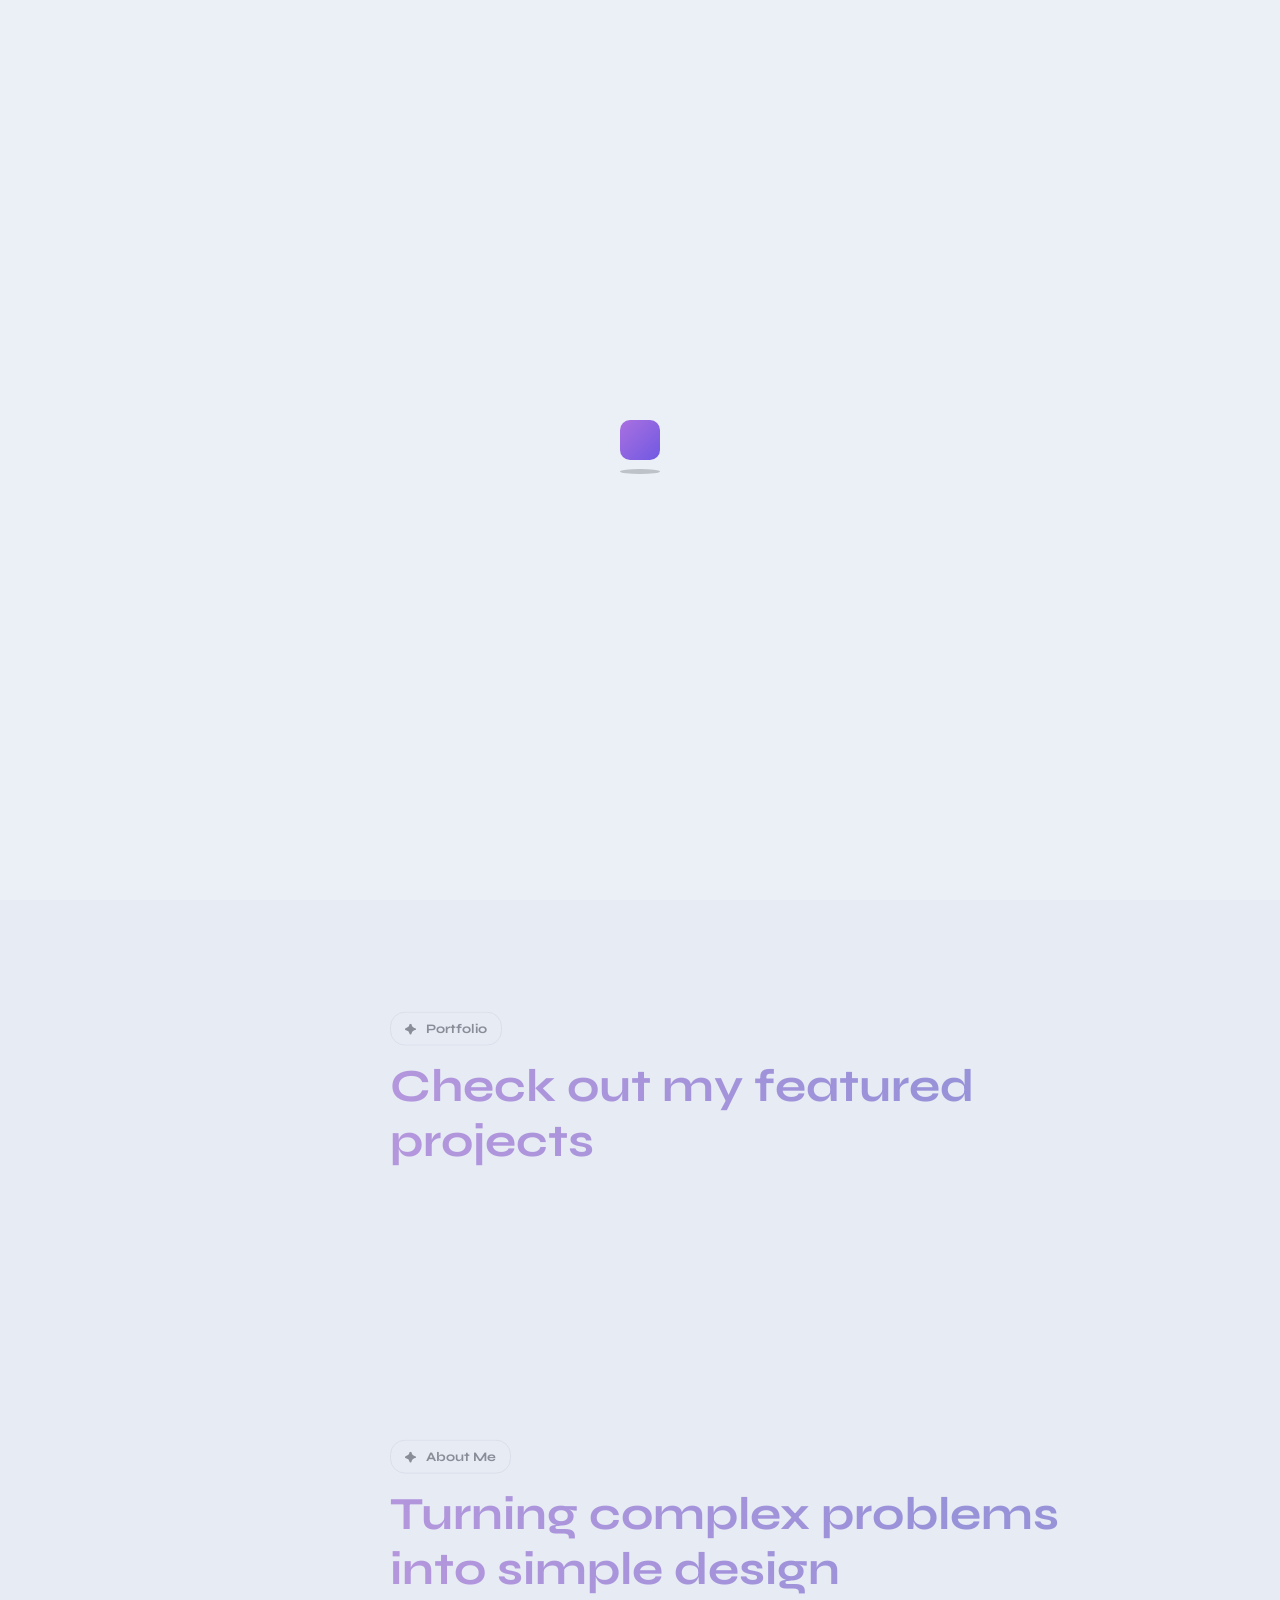
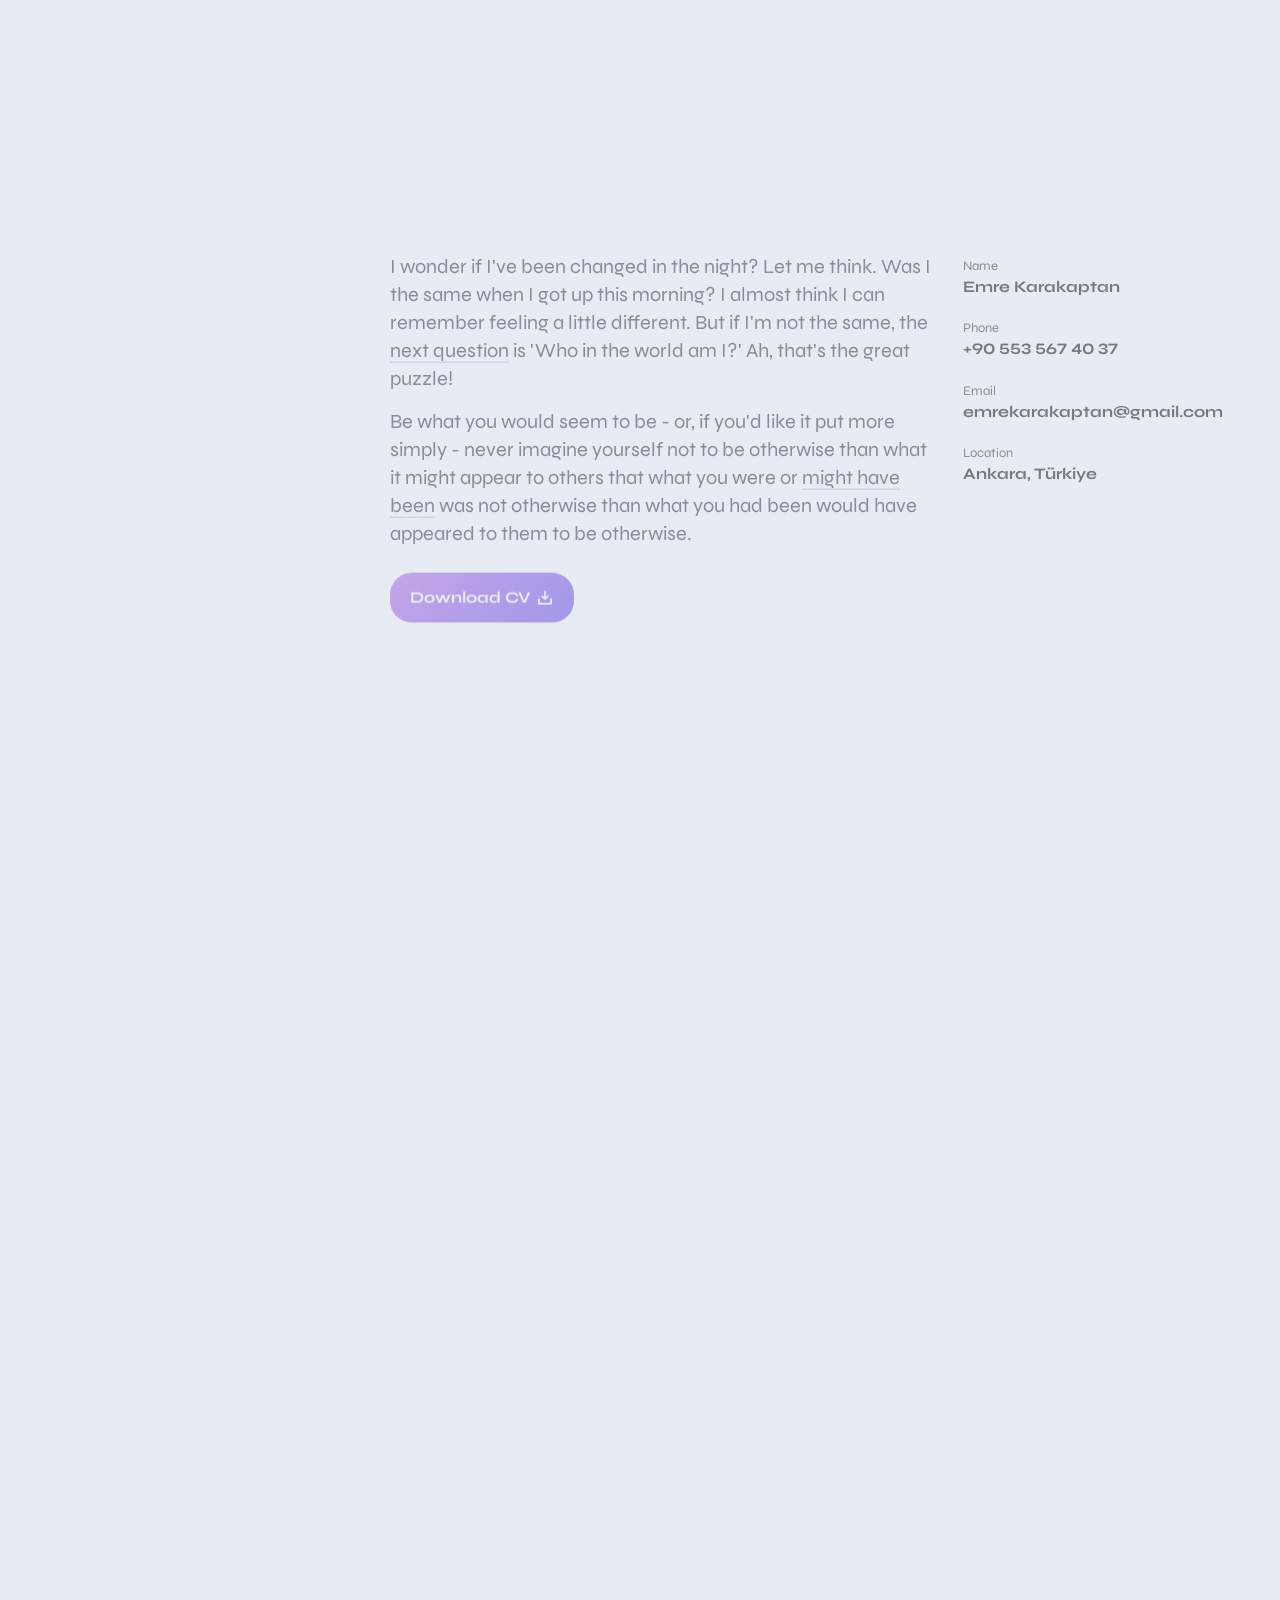
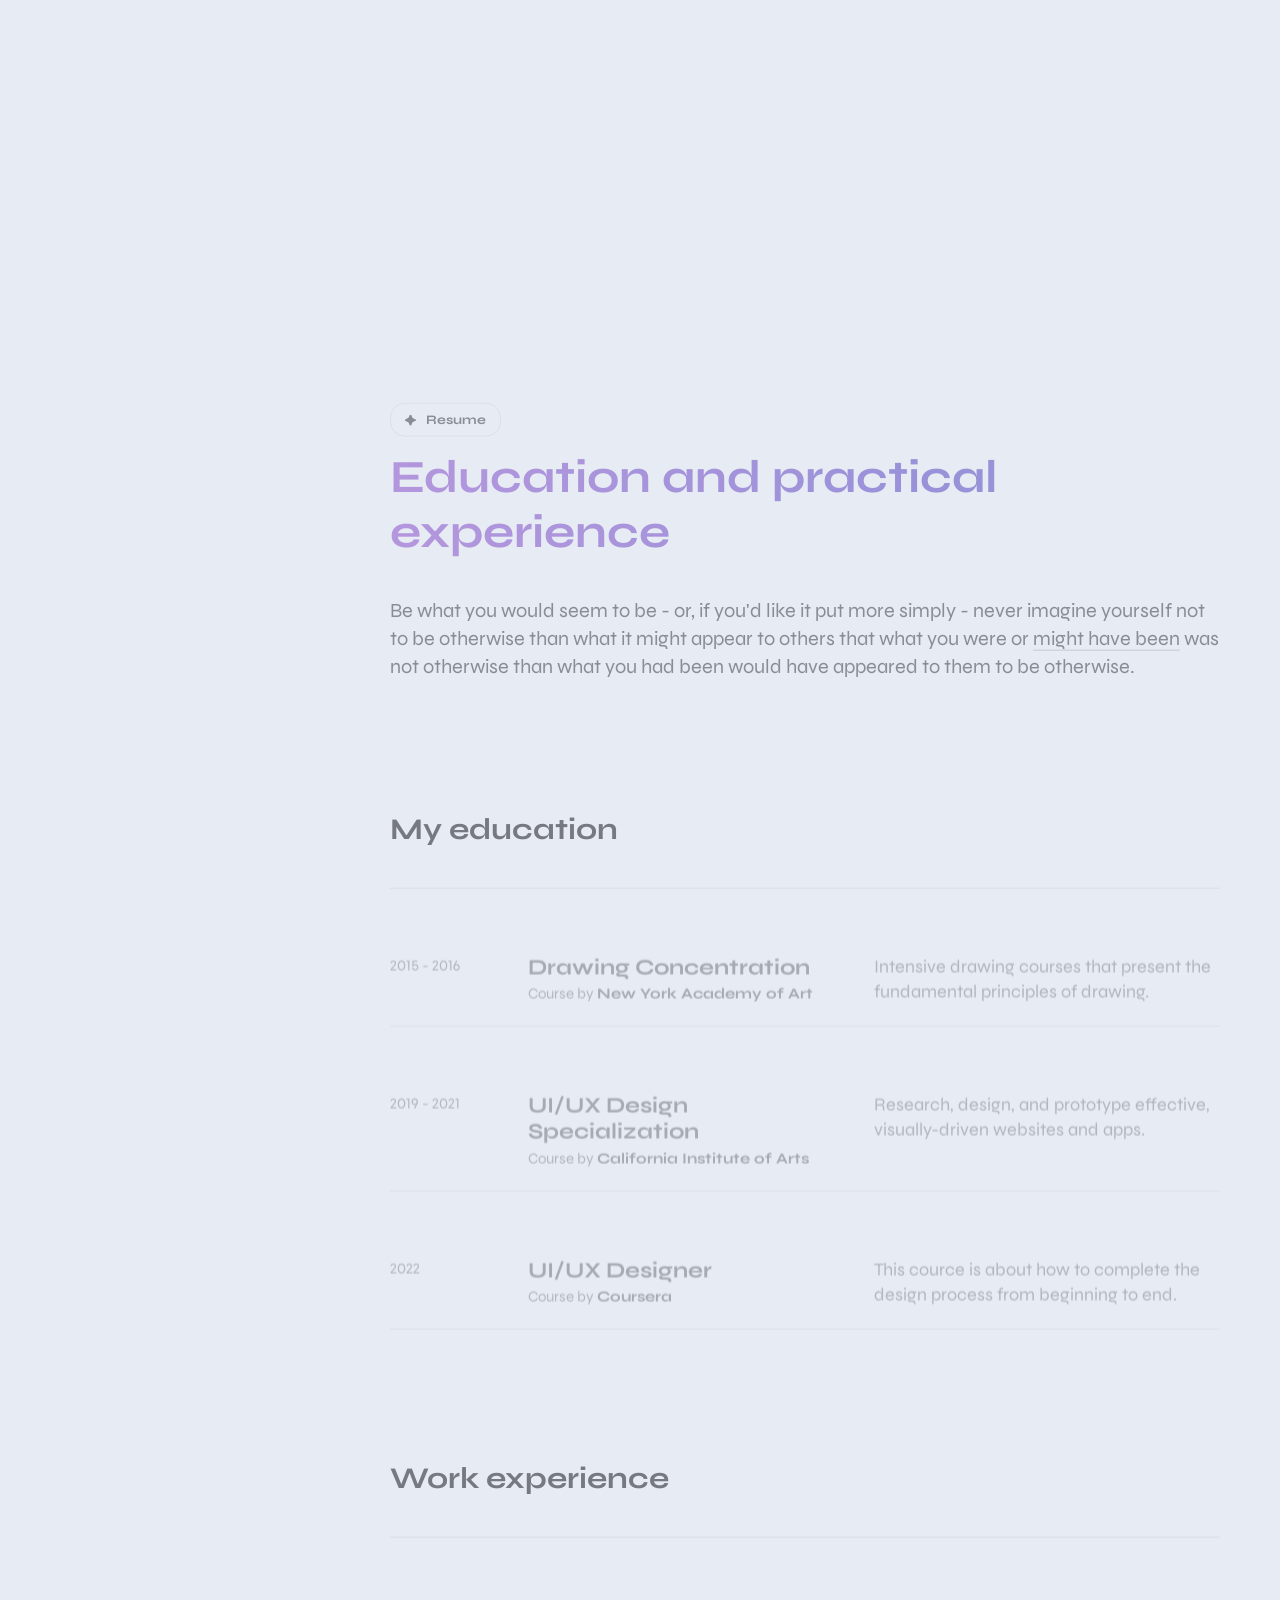
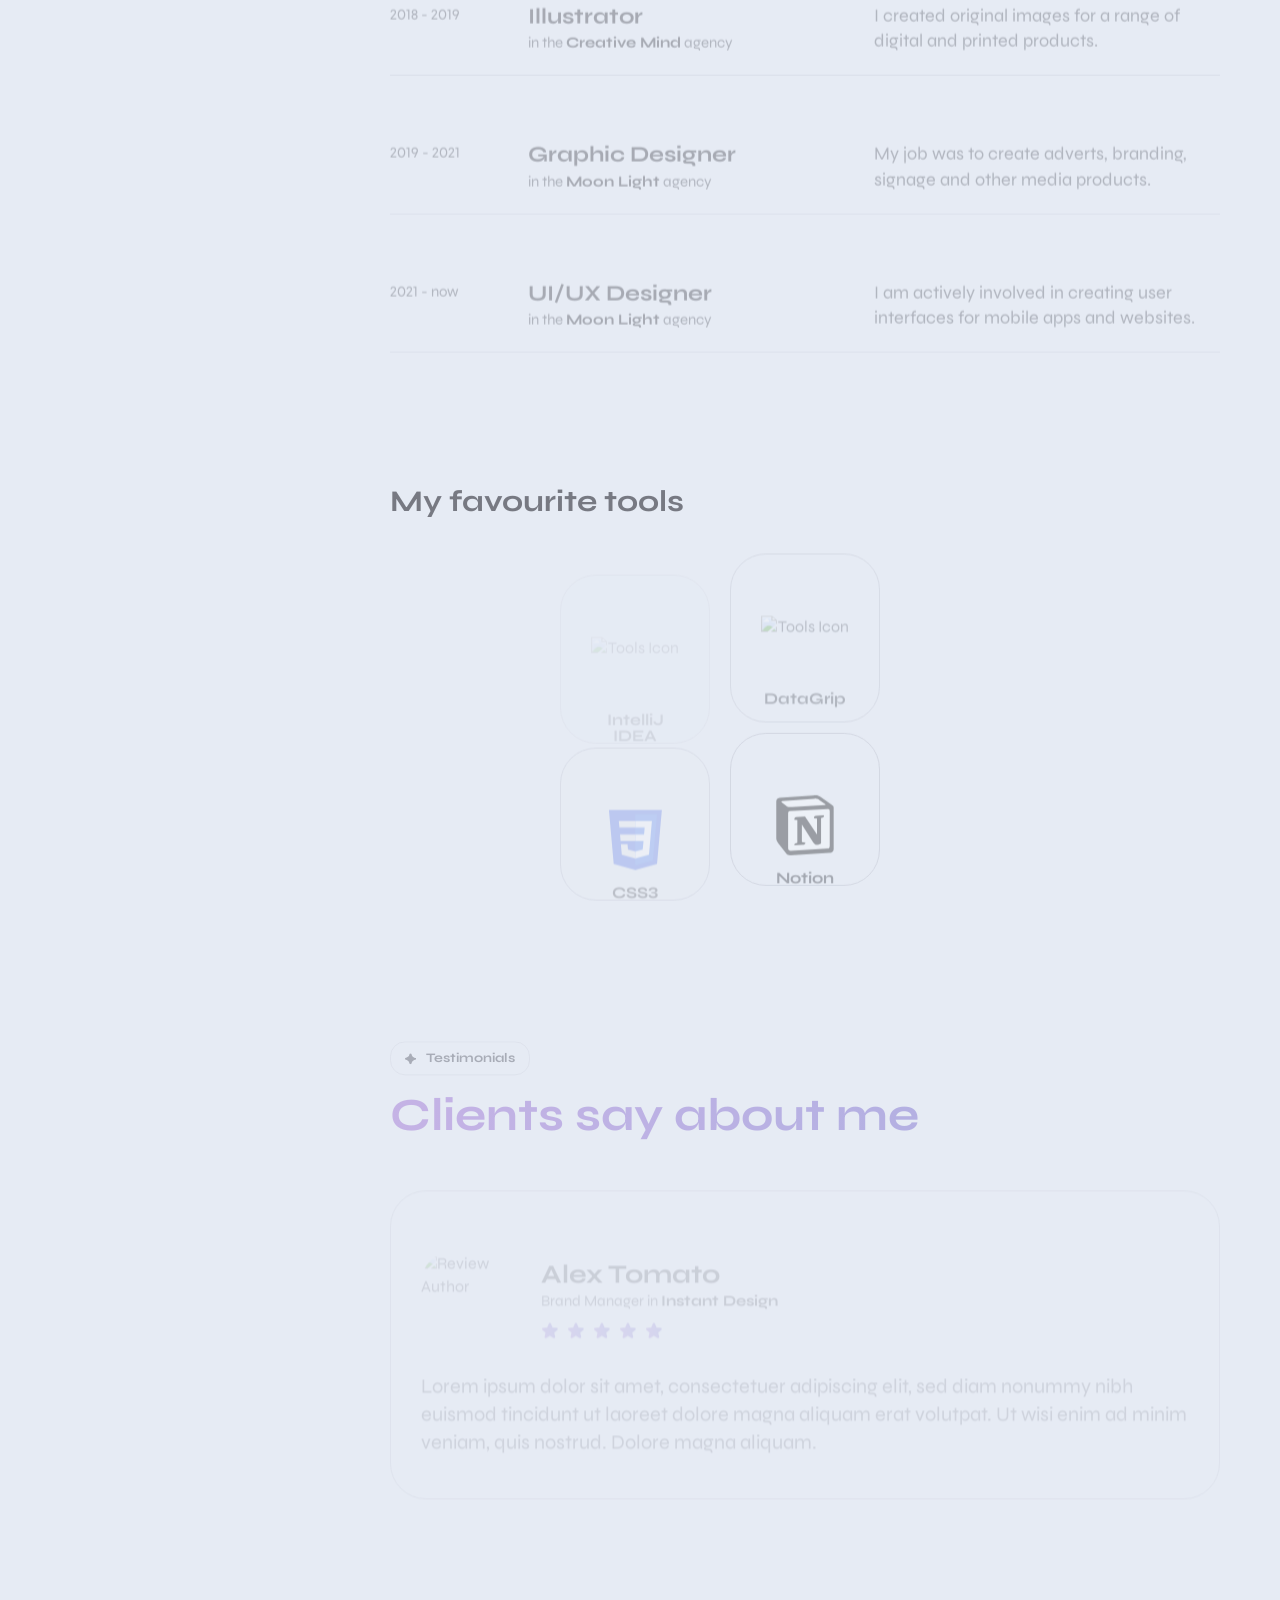
==== commit 540675dd: "meta data" ====
--- a/index.html
+++ b/index.html
@@ -4,12 +4,12 @@
     <meta charset="UTF-8" />
 
     <!-- Page Title -->
-    <title>Braxton - Personal Portfolio & Resume HTML Template</title>
+    <title>Emre Karakaptan</title>
 
     <!-- Meta Tags -->
     <meta
       name="description"
-      content="Show yourself brightly with Braxton - unique and creative portfolio and resume template!"
+      content=" portfolio and resume"
     />
     <meta
       name="keywords"
@@ -40,15 +40,15 @@
     />
     <meta
       property="og:description"
-      content="Show yourself brightly with Braxton - unique and creative portfolio and resume template!"
+      content=""
     />
     <meta
       property="og:url"
-      content="https://mixdesign.club/themeforest/braxton"
+      content=""
     />
     <meta
       property="og:image"
-      content="https://mixdesign.club/themeforest/braxton/img/favicon/og-image.jpg"
+      content=""
     />
     <!-- Facebook Metadata End -->
 
